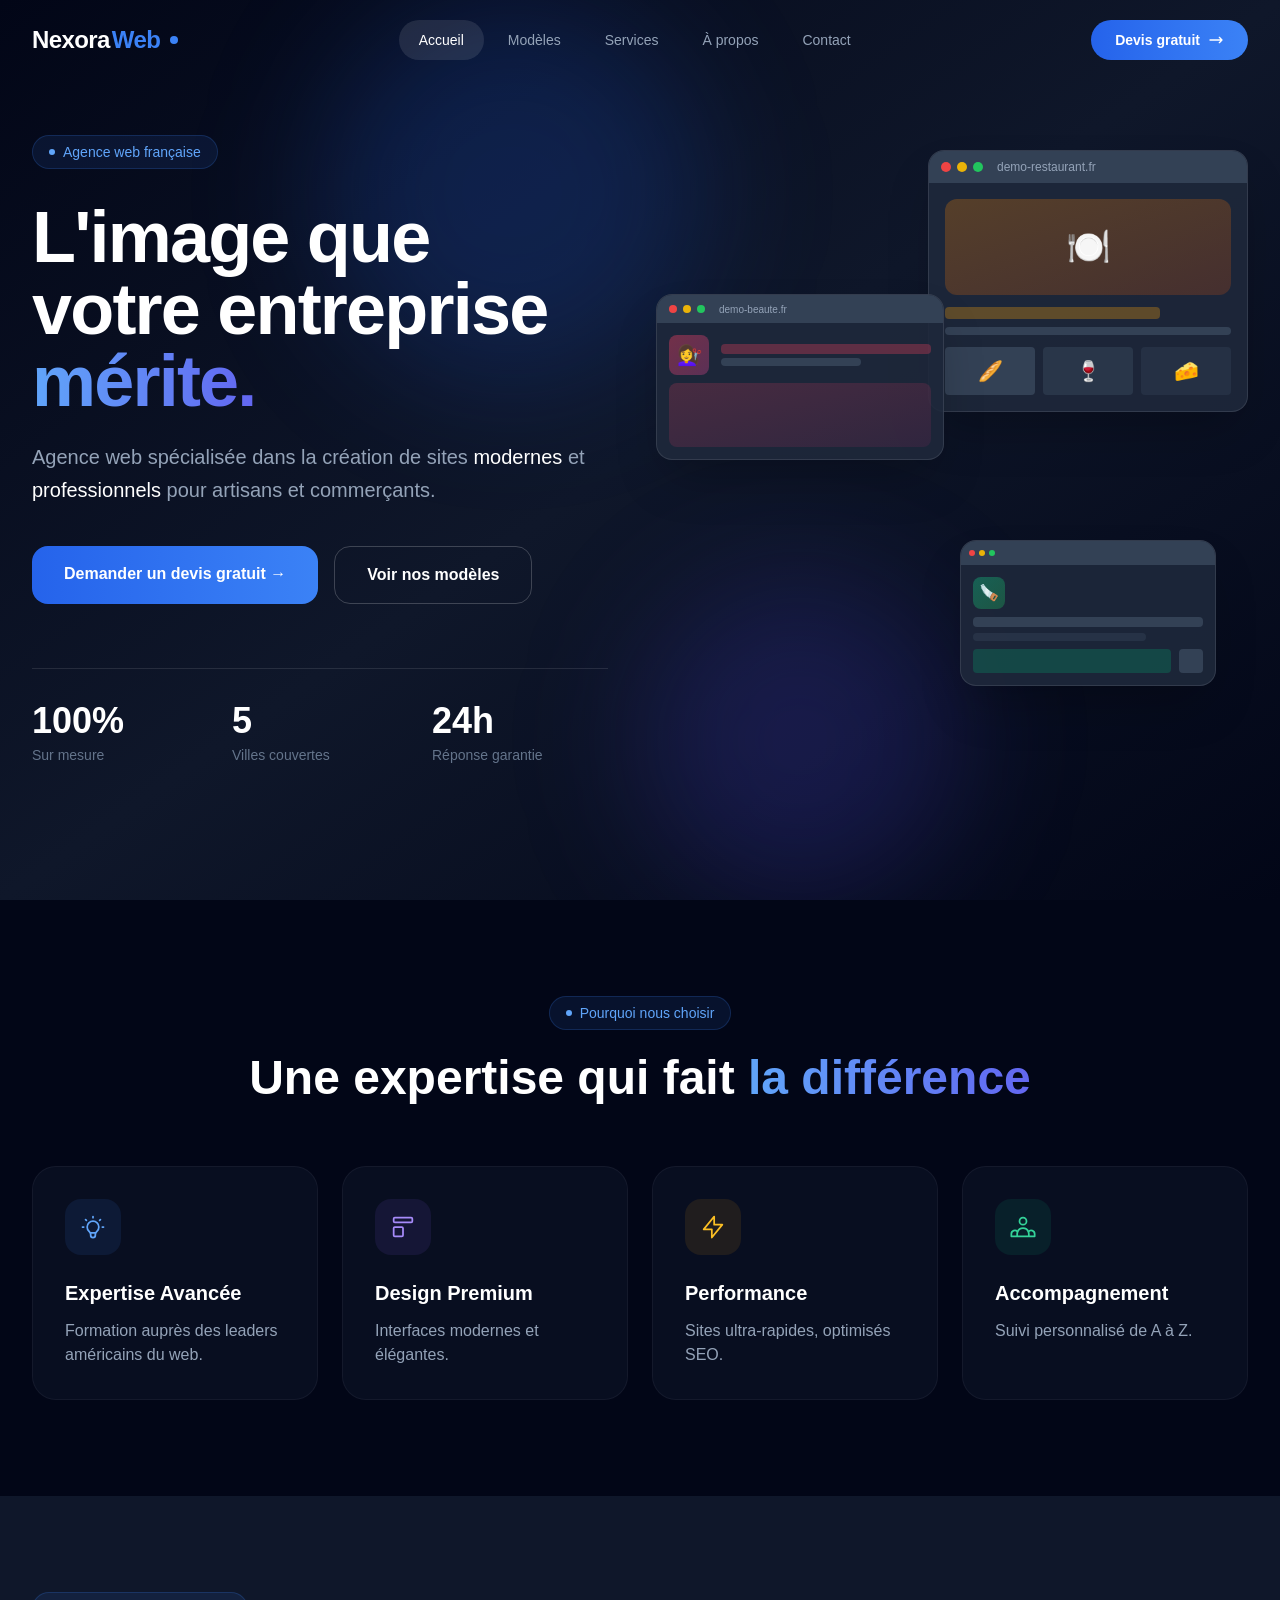
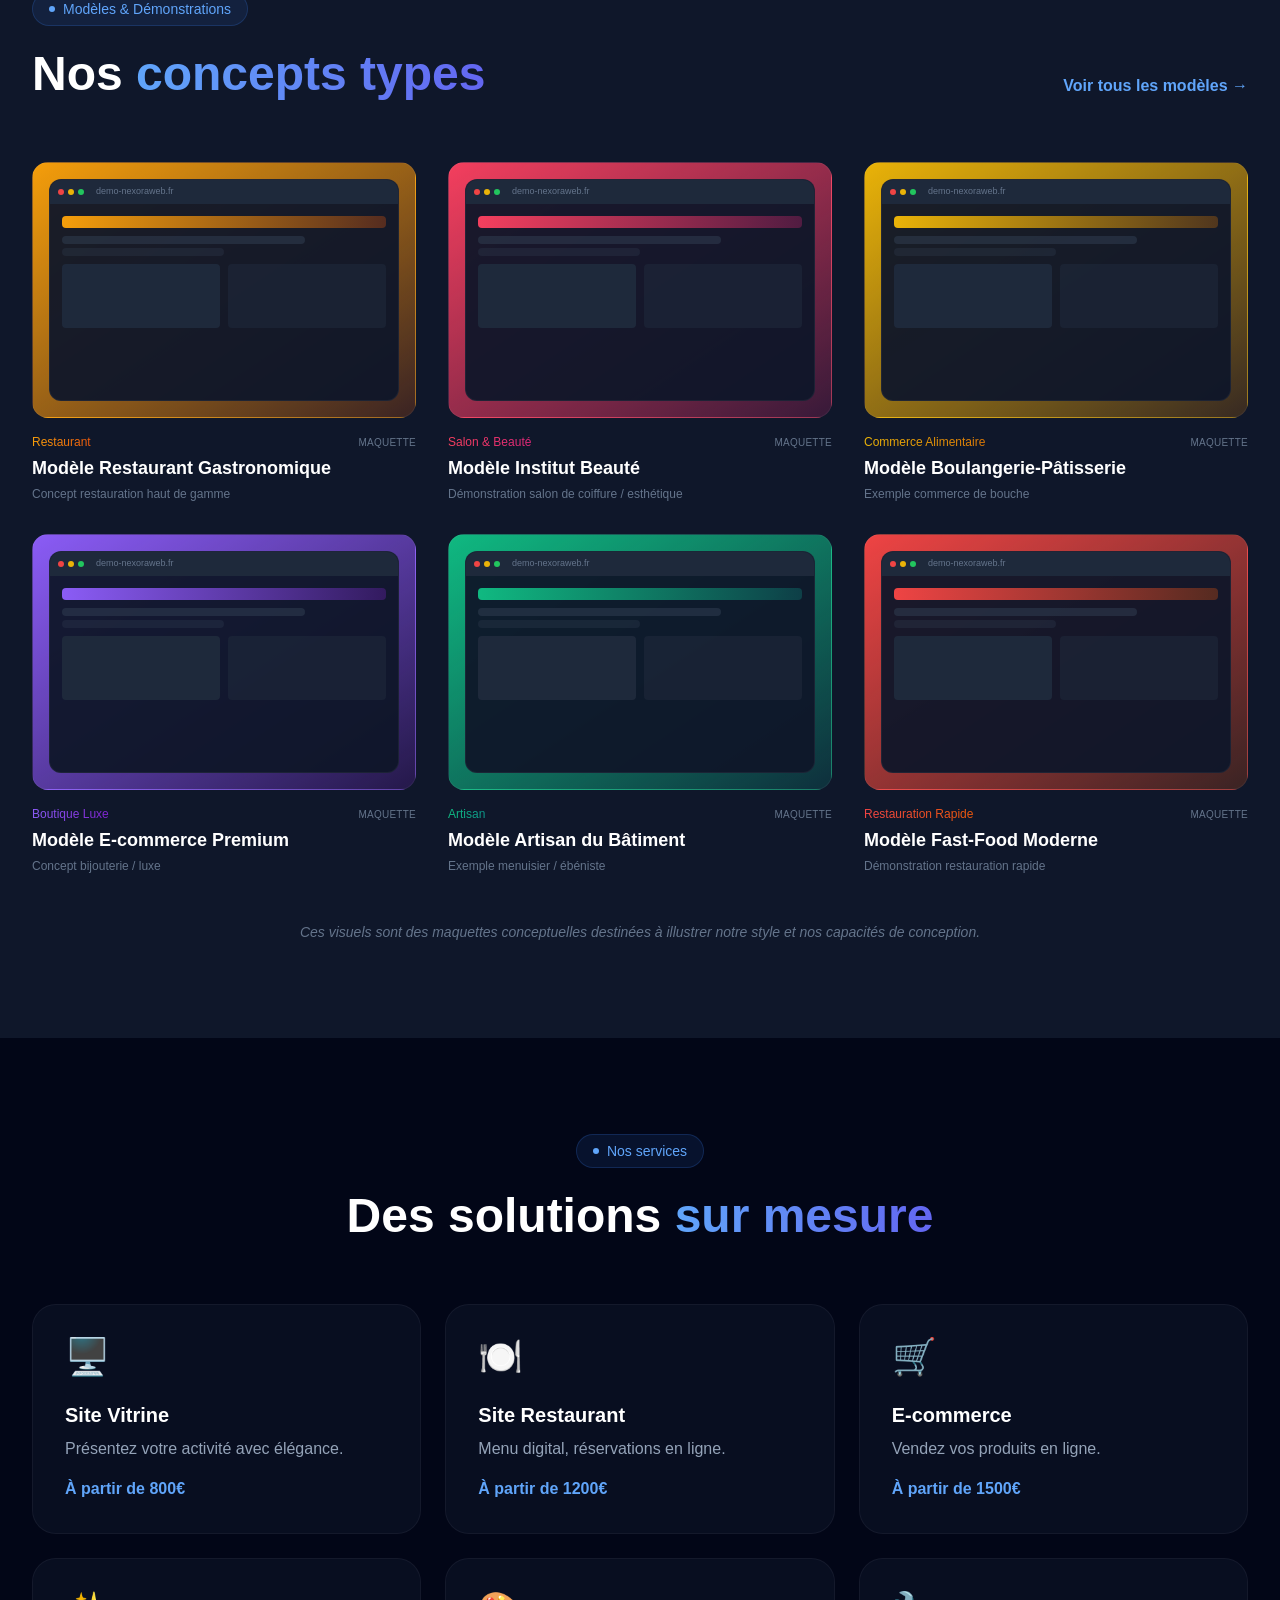
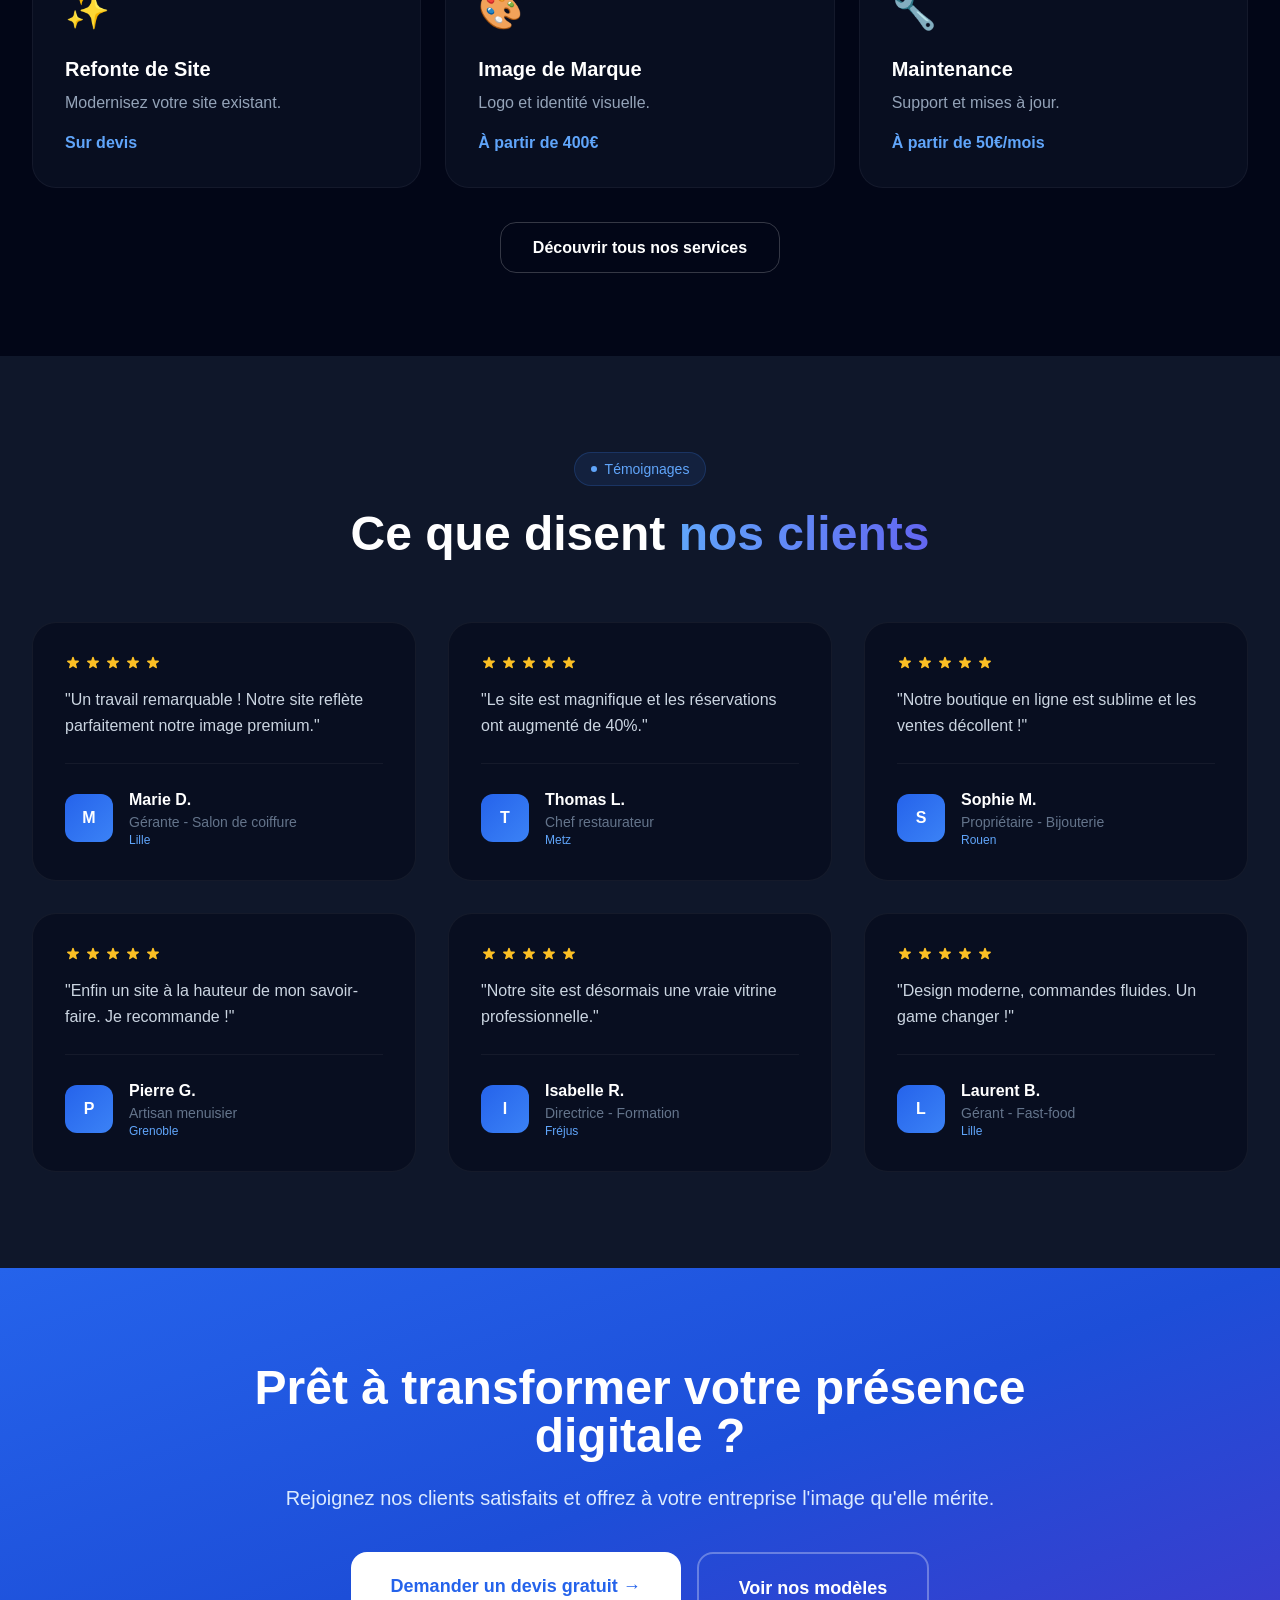
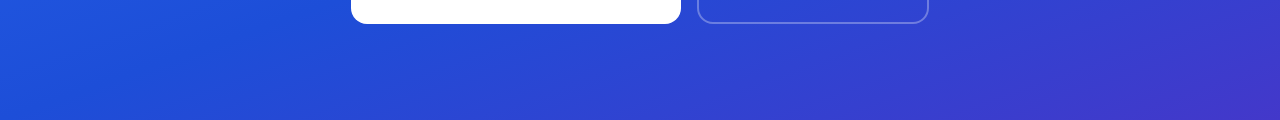
==== index.html @ 643b1c43 "vrai multipage + création de fichiers css pour chaque page" ====
<!doctype html>

<html lang="fr">
  <head>
    <meta http-equiv="Content-Type" content="text/html; charset=UTF-8" />
    <meta name="viewport" content="width=device-width, initial-scale=1.0" />

    <title>NexoraWeb - L'image que votre entreprise mérite</title>

    <meta name="description" content="Agence web spécialisée dans la création de sites modernes pour artisans et commerçants. Présents dans toute la France."/>
    <script src="./NexoraWeb - L&#39;image que votre entreprise mérite_files/saved_resource"></script>
    <link rel="preconnect" href="https://fonts.googleapis.com/" />
    <link rel="preconnect" href="https://fonts.gstatic.com/" crossorigin="" />
    <link href="./NexoraWeb - L&#39;image que votre entreprise mérite_files/css2" rel="stylesheet"/>

    <style>

      * {
        font-family:
          "Inter",
          -apple-system,
          BlinkMacSystemFont,
          sans-serif;
      }
      html {
        scroll-behavior: smooth;
      }
      .gradient-text {
        background: linear-gradient(to right, #60a5fa, #6366f1);
        -webkit-background-clip: text;
        -webkit-text-fill-color: transparent;
        background-clip: text;
      }
      .page {
        display: none;
      }
      .page.active {
        display: block;
      }
      .nav-link.active {
        color: white !important;
        background: rgba(255, 255, 255, 0.1) !important;
      }
      .project-card:hover .project-overlay {
        opacity: 1;
      }
      @keyframes float {
        0%,
        100% {
          transform: translateY(0px) rotate(12deg);
        }
        50% {
          transform: translateY(-10px) rotate(12deg);
        }
      }
      .animate-float {
        animation: float 3s ease-in-out infinite;
      }
      *,
      ::before,
      ::after {
        --tw-border-spacing-x: 0;
        --tw-border-spacing-y: 0;
        --tw-translate-x: 0;
        --tw-translate-y: 0;
        --tw-rotate: 0;
        --tw-skew-x: 0;
        --tw-skew-y: 0;
        --tw-scale-x: 1;
        --tw-scale-y: 1;
        --tw-pan-x: ;
        --tw-pan-y: ;
        --tw-pinch-zoom: ;
        --tw-scroll-snap-strictness: proximity;
        --tw-gradient-from-position: ;
        --tw-gradient-via-position: ;
        --tw-gradient-to-position: ;
        --tw-ordinal: ;
        --tw-slashed-zero: ;
        --tw-numeric-figure: ;
        --tw-numeric-spacing: ;
        --tw-numeric-fraction: ;
        --tw-ring-inset: ;
        --tw-ring-offset-width: 0px;
        --tw-ring-offset-color: #fff;
        --tw-ring-color: rgb(59 130 246 / 0.5);
        --tw-ring-offset-shadow: 0 0 #0000;
        --tw-ring-shadow: 0 0 #0000;
        --tw-shadow: 0 0 #0000;
        --tw-shadow-colored: 0 0 #0000;
        --tw-blur: ;
        --tw-brightness: ;
        --tw-contrast: ;
        --tw-grayscale: ;
        --tw-hue-rotate: ;
        --tw-invert: ;
        --tw-saturate: ;
        --tw-sepia: ;
        --tw-drop-shadow: ;
        --tw-backdrop-blur: ;
        --tw-backdrop-brightness: ;
        --tw-backdrop-contrast: ;
        --tw-backdrop-grayscale: ;
        --tw-backdrop-hue-rotate: ;
        --tw-backdrop-invert: ;
        --tw-backdrop-opacity: ;
        --tw-backdrop-saturate: ;
        --tw-backdrop-sepia: ;
        --tw-contain-size: ;
        --tw-contain-layout: ;
        --tw-contain-paint: ;
        --tw-contain-style: ;
      }
      ::backdrop {
        --tw-border-spacing-x: 0;
        --tw-border-spacing-y: 0;
        --tw-translate-x: 0;
        --tw-translate-y: 0;
        --tw-rotate: 0;
        --tw-skew-x: 0;
        --tw-skew-y: 0;
        --tw-scale-x: 1;
        --tw-scale-y: 1;
        --tw-pan-x: ;
        --tw-pan-y: ;
        --tw-pinch-zoom: ;
        --tw-scroll-snap-strictness: proximity;
        --tw-gradient-from-position: ;
        --tw-gradient-via-position: ;
        --tw-gradient-to-position: ;
        --tw-ordinal: ;
        --tw-slashed-zero: ;
        --tw-numeric-figure: ;
        --tw-numeric-spacing: ;
        --tw-numeric-fraction: ;
        --tw-ring-inset: ;
        --tw-ring-offset-width: 0px;
        --tw-ring-offset-color: #fff;
        --tw-ring-color: rgb(59 130 246 / 0.5);
        --tw-ring-offset-shadow: 0 0 #0000;
        --tw-ring-shadow: 0 0 #0000;
        --tw-shadow: 0 0 #0000;
        --tw-shadow-colored: 0 0 #0000;
        --tw-blur: ;
        --tw-brightness: ;
        --tw-contrast: ;
        --tw-grayscale: ;
        --tw-hue-rotate: ;
        --tw-invert: ;
        --tw-saturate: ;
        --tw-sepia: ;
        --tw-drop-shadow: ;
        --tw-backdrop-blur: ;
        --tw-backdrop-brightness: ;
        --tw-backdrop-contrast: ;
        --tw-backdrop-grayscale: ;
        --tw-backdrop-hue-rotate: ;
        --tw-backdrop-invert: ;
        --tw-backdrop-opacity: ;
        --tw-backdrop-saturate: ;
        --tw-backdrop-sepia: ;
        --tw-contain-size: ;
        --tw-contain-layout: ;
        --tw-contain-paint: ;
        --tw-contain-style: ;
      } /* ! tailwindcss v3.4.17 | MIT License | https://tailwindcss.com */
      *,
      ::after,
      ::before {
        box-sizing: border-box;
        border-width: 0;
        border-style: solid;
        border-color: #e5e7eb;
      }
      ::after,
      ::before {
        --tw-content: "";
      }
      :host,
      html {
        line-height: 1.5;
        -webkit-text-size-adjust: 100%;
        -moz-tab-size: 4;
        tab-size: 4;
        font-family:
          ui-sans-serif, system-ui, sans-serif, "Apple Color Emoji",
          "Segoe UI Emoji", "Segoe UI Symbol", "Noto Color Emoji";
        font-feature-settings: normal;
        font-variation-settings: normal;
        -webkit-tap-highlight-color: transparent;
      }
      body {
        margin: 0;
        line-height: inherit;
      }
      hr {
        height: 0;
        color: inherit;
        border-top-width: 1px;
      }
      abbr:where([title]) {
        -webkit-text-decoration: underline dotted;
        text-decoration: underline dotted;
      }
      h1,
      h2,
      h3,
      h4,
      h5,
      h6 {
        font-size: inherit;
        font-weight: inherit;
      }
      a {
        color: inherit;
        text-decoration: inherit;
      }
      b,
      strong {
        font-weight: bolder;
      }
      code,
      kbd,
      pre,
      samp {
        font-family:
          ui-monospace, SFMono-Regular, Menlo, Monaco, Consolas,
          "Liberation Mono", "Courier New", monospace;
        font-feature-settings: normal;
        font-variation-settings: normal;
        font-size: 1em;
      }
      small {
        font-size: 80%;
      }
      sub,
      sup {
        font-size: 75%;
        line-height: 0;
        position: relative;
        vertical-align: baseline;
      }
      sub {
        bottom: -0.25em;
      }
      sup {
        top: -0.5em;
      }
      table {
        text-indent: 0;
        border-color: inherit;
        border-collapse: collapse;
      }
      button,
      input,
      optgroup,
      select,
      textarea {
        font-family: inherit;
        font-feature-settings: inherit;
        font-variation-settings: inherit;
        font-size: 100%;
        font-weight: inherit;
        line-height: inherit;
        letter-spacing: inherit;
        color: inherit;
        margin: 0;
        padding: 0;
      }
      button,
      select {
        text-transform: none;
      }
      button,
      input:where([type="button"]),
      input:where([type="reset"]),
      input:where([type="submit"]) {
        -webkit-appearance: button;
        background-color: transparent;
        background-image: none;
      }
      :-moz-focusring {
        outline: auto;
      }
      :-moz-ui-invalid {
        box-shadow: none;
      }
      progress {
        vertical-align: baseline;
      }
      ::-webkit-inner-spin-button,
      ::-webkit-outer-spin-button {
        height: auto;
      }
      [type="search"] {
        -webkit-appearance: textfield;
        outline-offset: -2px;
      }
      ::-webkit-search-decoration {
        -webkit-appearance: none;
      }
      ::-webkit-file-upload-button {
        -webkit-appearance: button;
        font: inherit;
      }
      summary {
        display: list-item;
      }
      blockquote,
      dd,
      dl,
      figure,
      h1,
      h2,
      h3,
      h4,
      h5,
      h6,
      hr,
      p,
      pre {
        margin: 0;
      }
      fieldset {
        margin: 0;
        padding: 0;
      }
      legend {
        padding: 0;
      }
      menu,
      ol,
      ul {
        list-style: none;
        margin: 0;
        padding: 0;
      }
      dialog {
        padding: 0;
      }
      textarea {
        resize: vertical;
      }
      input::placeholder,
      textarea::placeholder {
        opacity: 1;
        color: #9ca3af;
      }
      [role="button"],
      button {
        cursor: pointer;
      }
      :disabled {
        cursor: default;
      }
      audio,
      canvas,
      embed,
      iframe,
      img,
      object,
      svg,
      video {
        display: block;
        vertical-align: middle;
      }
      img,
      video {
        max-width: 100%;
        height: auto;
      }
      [hidden]:where(:not([hidden="until-found"])) {
        display: none;
      }
      .fixed {
        position: fixed;
      }
      .absolute {
        position: absolute;
      }
      .relative {
        position: relative;
      }
      .inset-0 {
        inset: 0px;
      }
      .inset-4 {
        inset: 1rem;
      }
      .-left-4 {
        left: -1rem;
      }
      .bottom-0 {
        bottom: 0px;
      }
      .bottom-16 {
        bottom: 4rem;
      }
      .left-0 {
        left: 0px;
      }
      .left-1\/4 {
        left: 25%;
      }
      .left-12 {
        left: 3rem;
      }
      .right-0 {
        right: 0px;
      }
      .right-1\/4 {
        right: 25%;
      }
      .right-8 {
        right: 2rem;
      }
      .top-0 {
        top: 0px;
      }
      .top-28 {
        top: 7rem;
      }
      .top-36 {
        top: 9rem;
      }
      .z-10 {
        z-index: 10;
      }
      .z-50 {
        z-index: 50;
      }
      .mx-auto {
        margin-left: auto;
        margin-right: auto;
      }
      .mb-1 {
        margin-bottom: 0.25rem;
      }
      .mb-1\.5 {
        margin-bottom: 0.375rem;
      }
      .mb-10 {
        margin-bottom: 2.5rem;
      }
      .mb-12 {
        margin-bottom: 3rem;
      }
      .mb-16 {
        margin-bottom: 4rem;
      }
      .mb-2 {
        margin-bottom: 0.5rem;
      }
      .mb-3 {
        margin-bottom: 0.75rem;
      }
      .mb-4 {
        margin-bottom: 1rem;
      }
      .mb-6 {
        margin-bottom: 1.5rem;
      }
      .mb-8 {
        margin-bottom: 2rem;
      }
      .ml-2 {
        margin-left: 0.5rem;
      }
      .mt-1 {
        margin-top: 0.25rem;
      }
      .mt-12 {
        margin-top: 3rem;
      }
      .mt-16 {
        margin-top: 4rem;
      }
      .mt-2 {
        margin-top: 0.5rem;
      }
      .mt-3 {
        margin-top: 0.75rem;
      }
      .mt-4 {
        margin-top: 1rem;
      }
      .block {
        display: block;
      }
      .flex {
        display: flex;
      }
      .inline-flex {
        display: inline-flex;
      }
      .grid {
        display: grid;
      }
      .hidden {
        display: none;
      }
      .h-0\.5 {
        height: 0.125rem;
      }
      .h-1\.5 {
        height: 0.375rem;
      }
      .h-10 {
        height: 2.5rem;
      }
      .h-12 {
        height: 3rem;
      }
      .h-14 {
        height: 3.5rem;
      }
      .h-16 {
        height: 4rem;
      }
      .h-2 {
        height: 0.5rem;
      }
      .h-2\.5 {
        height: 0.625rem;
      }
      .h-20 {
        height: 5rem;
      }
      .h-24 {
        height: 6rem;
      }
      .h-3 {
        height: 0.75rem;
      }
      .h-4 {
        height: 1rem;
      }
      .h-6 {
        height: 1.5rem;
      }
      .h-7 {
        height: 1.75rem;
      }
      .h-8 {
        height: 2rem;
      }
      .h-80 {
        height: 20rem;
      }
      .h-96 {
        height: 24rem;
      }
      .h-\[600px\] {
        height: 600px;
      }
      .h-64 {
        height: 16rem;
      }
      .max-h-0 {
        max-height: 0px;
      }
      .min-h-screen {
        min-height: 100vh;
      }
      .w-1\.5 {
        width: 0.375rem;
      }
      .w-10 {
        width: 2.5rem;
      }
      .w-12 {
        width: 3rem;
      }
      .w-14 {
        width: 3.5rem;
      }
      .w-16 {
        width: 4rem;
      }
      .w-2 {
        width: 0.5rem;
      }
      .w-2\.5 {
        width: 0.625rem;
      }
      .w-2\/3 {
        width: 66.666667%;
      }
      .w-20 {
        width: 5rem;
      }
      .w-3\/4 {
        width: 75%;
      }
      .w-4 {
        width: 1rem;
      }
      .w-6 {
        width: 1.5rem;
      }
      .w-64 {
        width: 16rem;
      }
      .w-7 {
        width: 1.75rem;
      }
      .w-72 {
        width: 18rem;
      }
      .w-8 {
        width: 2rem;
      }
      .w-80 {
        width: 20rem;
      }
      .w-96 {
        width: 24rem;
      }
      .w-full {
        width: 100%;
      }
      .w-1\/2 {
        width: 50%;
      }
      .max-w-2xl {
        max-width: 42rem;
      }
      .max-w-4xl {
        max-width: 56rem;
      }
      .max-w-7xl {
        max-width: 80rem;
      }
      .max-w-xl {
        max-width: 36rem;
      }
      .flex-1 {
        flex: 1 1 0%;
      }
      .shrink-0 {
        flex-shrink: 0;
      }
      @keyframes pulse {
        50% {
          opacity: 0.5;
        }
      }
      .animate-pulse {
        animation: pulse 2s cubic-bezier(0.4, 0, 0.6, 1) infinite;
      }
      .cursor-pointer {
        cursor: pointer;
      }
      .resize-none {
        resize: none;
      }
      .grid-cols-3 {
        grid-template-columns: repeat(3, minmax(0, 1fr));
      }
      .grid-cols-2 {
        grid-template-columns: repeat(2, minmax(0, 1fr));
      }
      .flex-col {
        flex-direction: column;
      }
      .flex-wrap {
        flex-wrap: wrap;
      }
      .items-start {
        align-items: flex-start;
      }
      .items-center {
        align-items: center;
      }
      .justify-end {
        justify-content: flex-end;
      }
      .justify-center {
        justify-content: center;
      }
      .justify-between {
        justify-content: space-between;
      }
      .gap-0\.5 {
        gap: 0.125rem;
      }
      .gap-1 {
        gap: 0.25rem;
      }
      .gap-1\.5 {
        gap: 0.375rem;
      }
      .gap-12 {
        gap: 3rem;
      }
      .gap-16 {
        gap: 4rem;
      }
      .gap-2 {
        gap: 0.5rem;
      }
      .gap-3 {
        gap: 0.75rem;
      }
      .gap-4 {
        gap: 1rem;
      }
      .gap-6 {
        gap: 1.5rem;
      }
      .gap-8 {
        gap: 2rem;
      }
      .space-y-24 > :not([hidden]) ~ :not([hidden]) {
        --tw-space-y-reverse: 0;
        margin-top: calc(6rem * calc(1 - var(--tw-space-y-reverse)));
        margin-bottom: calc(6rem * var(--tw-space-y-reverse));
      }
      .space-y-3 > :not([hidden]) ~ :not([hidden]) {
        --tw-space-y-reverse: 0;
        margin-top: calc(0.75rem * calc(1 - var(--tw-space-y-reverse)));
        margin-bottom: calc(0.75rem * var(--tw-space-y-reverse));
      }
      .space-y-4 > :not([hidden]) ~ :not([hidden]) {
        --tw-space-y-reverse: 0;
        margin-top: calc(1rem * calc(1 - var(--tw-space-y-reverse)));
        margin-bottom: calc(1rem * var(--tw-space-y-reverse));
      }
      .space-y-6 > :not([hidden]) ~ :not([hidden]) {
        --tw-space-y-reverse: 0;
        margin-top: calc(1.5rem * calc(1 - var(--tw-space-y-reverse)));
        margin-bottom: calc(1.5rem * var(--tw-space-y-reverse));
      }
      .space-y-8 > :not([hidden]) ~ :not([hidden]) {
        --tw-space-y-reverse: 0;
        margin-top: calc(2rem * calc(1 - var(--tw-space-y-reverse)));
        margin-bottom: calc(2rem * var(--tw-space-y-reverse));
      }
      .overflow-hidden {
        overflow: hidden;
      }
      .overflow-x-hidden {
        overflow-x: hidden;
      }
      .rounded {
        border-radius: 0.25rem;
      }
      .rounded-2xl {
        border-radius: 1rem;
      }
      .rounded-3xl {
        border-radius: 1.5rem;
      }
      .rounded-full {
        border-radius: 9999px;
      }
      .rounded-lg {
        border-radius: 0.5rem;
      }
      .rounded-xl {
        border-radius: 0.75rem;
      }
      .border {
        border-width: 1px;
      }
      .border-2 {
        border-width: 2px;
      }
      .border-t {
        border-top-width: 1px;
      }
      .border-blue-500\/20 {
        border-color: rgb(59 130 246 / 0.2);
      }
      .border-blue-500\/30 {
        border-color: rgb(59 130 246 / 0.3);
      }
      .border-white\/10 {
        border-color: rgb(255 255 255 / 0.1);
      }
      .border-white\/20 {
        border-color: rgb(255 255 255 / 0.2);
      }
      .border-white\/30 {
        border-color: rgb(255 255 255 / 0.3);
      }
      .border-white\/5 {
        border-color: rgb(255 255 255 / 0.05);
      }
      .bg-amber-500\/10 {
        background-color: rgb(245 158 11 / 0.1);
      }
      .bg-amber-500\/30 {
        background-color: rgb(245 158 11 / 0.3);
      }
      .bg-blue-400 {
        --tw-bg-opacity: 1;
        background-color: rgb(96 165 250 / var(--tw-bg-opacity, 1));
      }
      .bg-blue-500 {
        --tw-bg-opacity: 1;
        background-color: rgb(59 130 246 / var(--tw-bg-opacity, 1));
      }
      .bg-blue-500\/10 {
        background-color: rgb(59 130 246 / 0.1);
      }
      .bg-blue-500\/20 {
        background-color: rgb(59 130 246 / 0.2);
      }
      .bg-blue-600\/20 {
        background-color: rgb(37 99 235 / 0.2);
      }
      .bg-emerald-500\/10 {
        background-color: rgb(16 185 129 / 0.1);
      }
      .bg-emerald-500\/20 {
        background-color: rgb(16 185 129 / 0.2);
      }
      .bg-emerald-600\/30 {
        background-color: rgb(5 150 105 / 0.3);
      }
      .bg-green-500 {
        --tw-bg-opacity: 1;
        background-color: rgb(34 197 94 / var(--tw-bg-opacity, 1));
      }
      .bg-indigo-600\/20 {
        background-color: rgb(79 70 229 / 0.2);
      }
      .bg-red-500 {
        --tw-bg-opacity: 1;
        background-color: rgb(239 68 68 / var(--tw-bg-opacity, 1));
      }
      .bg-rose-500\/30 {
        background-color: rgb(244 63 94 / 0.3);
      }
      .bg-slate-700 {
        --tw-bg-opacity: 1;
        background-color: rgb(51 65 85 / var(--tw-bg-opacity, 1));
      }
      .bg-slate-700\/40 {
        background-color: rgb(51 65 85 / 0.4);
      }
      .bg-slate-700\/50 {
        background-color: rgb(51 65 85 / 0.5);
      }
      .bg-slate-700\/60 {
        background-color: rgb(51 65 85 / 0.6);
      }
      .bg-slate-800 {
        --tw-bg-opacity: 1;
        background-color: rgb(30 41 59 / var(--tw-bg-opacity, 1));
      }
      .bg-slate-800\/90 {
        background-color: rgb(30 41 59 / 0.9);
      }
      .bg-slate-900 {
        --tw-bg-opacity: 1;
        background-color: rgb(15 23 42 / var(--tw-bg-opacity, 1));
      }
      .bg-slate-900\/50 {
        background-color: rgb(15 23 42 / 0.5);
      }
      .bg-slate-950 {
        --tw-bg-opacity: 1;
        background-color: rgb(2 6 23 / var(--tw-bg-opacity, 1));
      }
      .bg-slate-950\/30 {
        background-color: rgb(2 6 23 / 0.3);
      }
      .bg-slate-950\/50 {
        background-color: rgb(2 6 23 / 0.5);
      }
      .bg-transparent {
        background-color: transparent;
      }
      .bg-violet-500\/10 {
        background-color: rgb(139 92 246 / 0.1);
      }
      .bg-white {
        --tw-bg-opacity: 1;
        background-color: rgb(255 255 255 / var(--tw-bg-opacity, 1));
      }
      .bg-yellow-500 {
        --tw-bg-opacity: 1;
        background-color: rgb(234 179 8 / var(--tw-bg-opacity, 1));
      }
      .bg-slate-700\/30 {
        background-color: rgb(51 65 85 / 0.3);
      }
      .bg-slate-800\/60 {
        background-color: rgb(30 41 59 / 0.6);
      }
      .bg-slate-900\/95 {
        background-color: rgb(15 23 42 / 0.95);
      }
      .bg-white\/10 {
        background-color: rgb(255 255 255 / 0.1);
      }
      .bg-gradient-to-b {
        background-image: linear-gradient(to bottom, var(--tw-gradient-stops));
      }
      .bg-gradient-to-br {
        background-image: linear-gradient(
          to bottom right,
          var(--tw-gradient-stops)
        );
      }
      .bg-gradient-to-r {
        background-image: linear-gradient(to right, var(--tw-gradient-stops));
      }
      .bg-gradient-to-t {
        background-image: linear-gradient(to top, var(--tw-gradient-stops));
      }
      .from-amber-600\/30 {
        --tw-gradient-from: rgb(217 119 6 / 0.3)
          var(--tw-gradient-from-position);
        --tw-gradient-to: rgb(217 119 6 / 0) var(--tw-gradient-to-position);
        --tw-gradient-stops: var(--tw-gradient-from), var(--tw-gradient-to);
      }
      .from-blue-600 {
        --tw-gradient-from: #2563eb var(--tw-gradient-from-position);
        --tw-gradient-to: rgb(37 99 235 / 0) var(--tw-gradient-to-position);
        --tw-gradient-stops: var(--tw-gradient-from), var(--tw-gradient-to);
      }
      .from-emerald-500\/40 {
        --tw-gradient-from: rgb(16 185 129 / 0.4)
          var(--tw-gradient-from-position);
        --tw-gradient-to: rgb(16 185 129 / 0) var(--tw-gradient-to-position);
        --tw-gradient-stops: var(--tw-gradient-from), var(--tw-gradient-to);
      }
      .from-rose-500\/20 {
        --tw-gradient-from: rgb(244 63 94 / 0.2)
          var(--tw-gradient-from-position);
        --tw-gradient-to: rgb(244 63 94 / 0) var(--tw-gradient-to-position);
        --tw-gradient-stops: var(--tw-gradient-from), var(--tw-gradient-to);
      }
      .from-rose-500\/40 {
        --tw-gradient-from: rgb(244 63 94 / 0.4)
          var(--tw-gradient-from-position);
        --tw-gradient-to: rgb(244 63 94 / 0) var(--tw-gradient-to-position);
        --tw-gradient-stops: var(--tw-gradient-from), var(--tw-gradient-to);
      }
      .from-slate-950 {
        --tw-gradient-from: #020617 var(--tw-gradient-from-position);
        --tw-gradient-to: rgb(2 6 23 / 0) var(--tw-gradient-to-position);
        --tw-gradient-stops: var(--tw-gradient-from), var(--tw-gradient-to);
      }
      .from-amber-500 {
        --tw-gradient-from: #f59e0b var(--tw-gradient-from-position);
        --tw-gradient-to: rgb(245 158 11 / 0) var(--tw-gradient-to-position);
        --tw-gradient-stops: var(--tw-gradient-from), var(--tw-gradient-to);
      }
      .from-blue-500 {
        --tw-gradient-from: #3b82f6 var(--tw-gradient-from-position);
        --tw-gradient-to: rgb(59 130 246 / 0) var(--tw-gradient-to-position);
        --tw-gradient-stops: var(--tw-gradient-from), var(--tw-gradient-to);
      }
      .from-cyan-500 {
        --tw-gradient-from: #06b6d4 var(--tw-gradient-from-position);
        --tw-gradient-to: rgb(6 182 212 / 0) var(--tw-gradient-to-position);
        --tw-gradient-stops: var(--tw-gradient-from), var(--tw-gradient-to);
      }
      .from-emerald-500 {
        --tw-gradient-from: #10b981 var(--tw-gradient-from-position);
        --tw-gradient-to: rgb(16 185 129 / 0) var(--tw-gradient-to-position);
        --tw-gradient-stops: var(--tw-gradient-from), var(--tw-gradient-to);
      }
      .from-indigo-500 {
        --tw-gradient-from: #6366f1 var(--tw-gradient-from-position);
        --tw-gradient-to: rgb(99 102 241 / 0) var(--tw-gradient-to-position);
        --tw-gradient-stops: var(--tw-gradient-from), var(--tw-gradient-to);
      }
      .from-orange-500 {
        --tw-gradient-from: #f97316 var(--tw-gradient-from-position);
        --tw-gradient-to: rgb(249 115 22 / 0) var(--tw-gradient-to-position);
        --tw-gradient-stops: var(--tw-gradient-from), var(--tw-gradient-to);
      }
      .from-pink-500 {
        --tw-gradient-from: #ec4899 var(--tw-gradient-from-position);
        --tw-gradient-to: rgb(236 72 153 / 0) var(--tw-gradient-to-position);
        --tw-gradient-stops: var(--tw-gradient-from), var(--tw-gradient-to);
      }
      .from-red-500 {
        --tw-gradient-from: #ef4444 var(--tw-gradient-from-position);
        --tw-gradient-to: rgb(239 68 68 / 0) var(--tw-gradient-to-position);
        --tw-gradient-stops: var(--tw-gradient-from), var(--tw-gradient-to);
      }
      .from-rose-500 {
        --tw-gradient-from: #f43f5e var(--tw-gradient-from-position);
        --tw-gradient-to: rgb(244 63 94 / 0) var(--tw-gradient-to-position);
        --tw-gradient-stops: var(--tw-gradient-from), var(--tw-gradient-to);
      }
      .from-teal-400 {
        --tw-gradient-from: #2dd4bf var(--tw-gradient-from-position);
        --tw-gradient-to: rgb(45 212 191 / 0) var(--tw-gradient-to-position);
        --tw-gradient-stops: var(--tw-gradient-from), var(--tw-gradient-to);
      }
      .from-violet-500 {
        --tw-gradient-from: #8b5cf6 var(--tw-gradient-from-position);
        --tw-gradient-to: rgb(139 92 246 / 0) var(--tw-gradient-to-position);
        --tw-gradient-stops: var(--tw-gradient-from), var(--tw-gradient-to);
      }
      .from-yellow-500 {
        --tw-gradient-from: #eab308 var(--tw-gradient-from-position);
        --tw-gradient-to: rgb(234 179 8 / 0) var(--tw-gradient-to-position);
        --tw-gradient-stops: var(--tw-gradient-from), var(--tw-gradient-to);
      }
      .via-blue-700 {
        --tw-gradient-to: rgb(29 78 216 / 0) var(--tw-gradient-to-position);
        --tw-gradient-stops:
          var(--tw-gradient-from), #1d4ed8 var(--tw-gradient-via-position),
          var(--tw-gradient-to);
      }
      .via-slate-900 {
        --tw-gradient-to: rgb(15 23 42 / 0) var(--tw-gradient-to-position);
        --tw-gradient-stops:
          var(--tw-gradient-from), #0f172a var(--tw-gradient-via-position),
          var(--tw-gradient-to);
      }
      .via-slate-950\/80 {
        --tw-gradient-to: rgb(2 6 23 / 0) var(--tw-gradient-to-position);
        --tw-gradient-stops:
          var(--tw-gradient-from),
          rgb(2 6 23 / 0.8) var(--tw-gradient-via-position),
          var(--tw-gradient-to);
      }
      .to-blue-500 {
        --tw-gradient-to: #3b82f6 var(--tw-gradient-to-position);
      }
      .to-green-500\/30 {
        --tw-gradient-to: rgb(34 197 94 / 0.3) var(--tw-gradient-to-position);
      }
      .to-indigo-700 {
        --tw-gradient-to: #4338ca var(--tw-gradient-to-position);
      }
      .to-orange-600\/20 {
        --tw-gradient-to: rgb(234 88 12 / 0.2) var(--tw-gradient-to-position);
      }
      .to-pink-500\/30 {
        --tw-gradient-to: rgb(236 72 153 / 0.3) var(--tw-gradient-to-position);
      }
      .to-pink-600\/10 {
        --tw-gradient-to: rgb(219 39 119 / 0.1) var(--tw-gradient-to-position);
      }
      .to-slate-900 {
        --tw-gradient-to: #0f172a var(--tw-gradient-to-position);
      }
      .to-slate-950 {
        --tw-gradient-to: #020617 var(--tw-gradient-to-position);
      }
      .to-amber-600 {
        --tw-gradient-to: #d97706 var(--tw-gradient-to-position);
      }
      .to-amber-600\/20 {
        --tw-gradient-to: rgb(217 119 6 / 0.2) var(--tw-gradient-to-position);
      }
      .to-amber-600\/30 {
        --tw-gradient-to: rgb(217 119 6 / 0.3) var(--tw-gradient-to-position);
      }
      .to-blue-600 {
        --tw-gradient-to: #2563eb var(--tw-gradient-to-position);
      }
      .to-blue-600\/10 {
        --tw-gradient-to: rgb(37 99 235 / 0.1) var(--tw-gradient-to-position);
      }
      .to-blue-700 {
        --tw-gradient-to: #1d4ed8 var(--tw-gradient-to-position);
      }
      .to-blue-700\/20 {
        --tw-gradient-to: rgb(29 78 216 / 0.2) var(--tw-gradient-to-position);
      }
      .to-blue-700\/30 {
        --tw-gradient-to: rgb(29 78 216 / 0.3) var(--tw-gradient-to-position);
      }
      .to-cyan-600 {
        --tw-gradient-to: #0891b2 var(--tw-gradient-to-position);
      }
      .to-cyan-600\/20 {
        --tw-gradient-to: rgb(8 145 178 / 0.2) var(--tw-gradient-to-position);
      }
      .to-cyan-600\/30 {
        --tw-gradient-to: rgb(8 145 178 / 0.3) var(--tw-gradient-to-position);
      }
      .to-indigo-600 {
        --tw-gradient-to: #4f46e5 var(--tw-gradient-to-position);
      }
      .to-indigo-600\/10 {
        --tw-gradient-to: rgb(79 70 229 / 0.1) var(--tw-gradient-to-position);
      }
      .to-orange-600 {
        --tw-gradient-to: #ea580c var(--tw-gradient-to-position);
      }
      .to-orange-600\/10 {
        --tw-gradient-to: rgb(234 88 12 / 0.1) var(--tw-gradient-to-position);
      }
      .to-orange-600\/30 {
        --tw-gradient-to: rgb(234 88 12 / 0.3) var(--tw-gradient-to-position);
      }
      .to-pink-600 {
        --tw-gradient-to: #db2777 var(--tw-gradient-to-position);
      }
      .to-pink-600\/20 {
        --tw-gradient-to: rgb(219 39 119 / 0.2) var(--tw-gradient-to-position);
      }
      .to-pink-600\/30 {
        --tw-gradient-to: rgb(219 39 119 / 0.3) var(--tw-gradient-to-position);
      }
      .to-purple-600 {
        --tw-gradient-to: #9333ea var(--tw-gradient-to-position);
      }
      .to-purple-600\/10 {
        --tw-gradient-to: rgb(147 51 234 / 0.1) var(--tw-gradient-to-position);
      }
      .to-purple-700 {
        --tw-gradient-to: #7e22ce var(--tw-gradient-to-position);
      }
      .to-purple-700\/20 {
        --tw-gradient-to: rgb(126 34 206 / 0.2) var(--tw-gradient-to-position);
      }
      .to-purple-700\/30 {
        --tw-gradient-to: rgb(126 34 206 / 0.3) var(--tw-gradient-to-position);
      }
      .to-red-600 {
        --tw-gradient-to: #dc2626 var(--tw-gradient-to-position);
      }
      .to-red-600\/20 {
        --tw-gradient-to: rgb(220 38 38 / 0.2) var(--tw-gradient-to-position);
      }
      .to-red-600\/30 {
        --tw-gradient-to: rgb(220 38 38 / 0.3) var(--tw-gradient-to-position);
      }
      .to-rose-600 {
        --tw-gradient-to: #e11d48 var(--tw-gradient-to-position);
      }
      .to-rose-600\/10 {
        --tw-gradient-to: rgb(225 29 72 / 0.1) var(--tw-gradient-to-position);
      }
      .to-teal-600 {
        --tw-gradient-to: #0d9488 var(--tw-gradient-to-position);
      }
      .to-teal-600\/10 {
        --tw-gradient-to: rgb(13 148 136 / 0.1) var(--tw-gradient-to-position);
      }
      .to-teal-600\/20 {
        --tw-gradient-to: rgb(13 148 136 / 0.2) var(--tw-gradient-to-position);
      }
      .to-teal-600\/30 {
        --tw-gradient-to: rgb(13 148 136 / 0.3) var(--tw-gradient-to-position);
      }
      .to-transparent {
        --tw-gradient-to: transparent var(--tw-gradient-to-position);
      }
      .bg-clip-text {
        -webkit-background-clip: text;
        background-clip: text;
      }
      .p-10 {
        padding: 2.5rem;
      }
      .p-3 {
        padding: 0.75rem;
      }
      .p-4 {
        padding: 1rem;
      }
      .p-5 {
        padding: 1.25rem;
      }
      .p-6 {
        padding: 1.5rem;
      }
      .p-8 {
        padding: 2rem;
      }
      .px-10 {
        padding-left: 2.5rem;
        padding-right: 2.5rem;
      }
      .px-2 {
        padding-left: 0.5rem;
        padding-right: 0.5rem;
      }
      .px-3 {
        padding-left: 0.75rem;
        padding-right: 0.75rem;
      }
      .px-4 {
        padding-left: 1rem;
        padding-right: 1rem;
      }
      .px-5 {
        padding-left: 1.25rem;
        padding-right: 1.25rem;
      }
      .px-6 {
        padding-left: 1.5rem;
        padding-right: 1.5rem;
      }
      .px-8 {
        padding-left: 2rem;
        padding-right: 2rem;
      }
      .py-1\.5 {
        padding-top: 0.375rem;
        padding-bottom: 0.375rem;
      }
      .py-16 {
        padding-top: 4rem;
        padding-bottom: 4rem;
      }
      .py-2\.5 {
        padding-top: 0.625rem;
        padding-bottom: 0.625rem;
      }
      .py-24 {
        padding-top: 6rem;
        padding-bottom: 6rem;
      }
      .py-3 {
        padding-top: 0.75rem;
        padding-bottom: 0.75rem;
      }
      .py-32 {
        padding-top: 8rem;
        padding-bottom: 8rem;
      }
      .py-4 {
        padding-top: 1rem;
        padding-bottom: 1rem;
      }
      .py-5 {
        padding-top: 1.25rem;
        padding-bottom: 1.25rem;
      }
      .py-0\.5 {
        padding-top: 0.125rem;
        padding-bottom: 0.125rem;
      }
      .py-2 {
        padding-top: 0.5rem;
        padding-bottom: 0.5rem;
      }
      .pb-16 {
        padding-bottom: 4rem;
      }
      .pb-6 {
        padding-bottom: 1.5rem;
      }
      .pt-32 {
        padding-top: 8rem;
      }
      .pt-4 {
        padding-top: 1rem;
      }
      .pt-8 {
        padding-top: 2rem;
      }
      .pt-6 {
        padding-top: 1.5rem;
      }
      .text-left {
        text-align: left;
      }
      .text-center {
        text-align: center;
      }
      .text-2xl {
        font-size: 1.5rem;
        line-height: 2rem;
      }
      .text-3xl {
        font-size: 1.875rem;
        line-height: 2.25rem;
      }
      .text-4xl {
        font-size: 2.25rem;
        line-height: 2.5rem;
      }
      .text-5xl {
        font-size: 3rem;
        line-height: 1;
      }
      .text-6xl {
        font-size: 3.75rem;
        line-height: 1;
      }
      .text-\[10px\] {
        font-size: 10px;
      }
      .text-lg {
        font-size: 1.125rem;
        line-height: 1.75rem;
      }
      .text-sm {
        font-size: 0.875rem;
        line-height: 1.25rem;
      }
      .text-xl {
        font-size: 1.25rem;
        line-height: 1.75rem;
      }
      .text-xs {
        font-size: 0.75rem;
        line-height: 1rem;
      }
      .text-7xl {
        font-size: 4.5rem;
        line-height: 1;
      }
      .text-\[9px\] {
        font-size: 9px;
      }
      .font-black {
        font-weight: 900;
      }
      .font-bold {
        font-weight: 700;
      }
      .font-medium {
        font-weight: 500;
      }
      .font-semibold {
        font-weight: 600;
      }
      .uppercase {
        text-transform: uppercase;
      }
      .italic {
        font-style: italic;
      }
      .leading-relaxed {
        line-height: 1.625;
      }
      .leading-tight {
        line-height: 1.25;
      }
      .tracking-tight {
        letter-spacing: -0.025em;
      }
      .tracking-wide {
        letter-spacing: 0.025em;
      }
      .text-amber-400 {
        --tw-text-opacity: 1;
        color: rgb(251 191 36 / var(--tw-text-opacity, 1));
      }
      .text-blue-100 {
        --tw-text-opacity: 1;
        color: rgb(219 234 254 / var(--tw-text-opacity, 1));
      }
      .text-blue-400 {
        --tw-text-opacity: 1;
        color: rgb(96 165 250 / var(--tw-text-opacity, 1));
      }
      .text-blue-500 {
        --tw-text-opacity: 1;
        color: rgb(59 130 246 / var(--tw-text-opacity, 1));
      }
      .text-blue-600 {
        --tw-text-opacity: 1;
        color: rgb(37 99 235 / var(--tw-text-opacity, 1));
      }
      .text-emerald-400 {
        --tw-text-opacity: 1;
        color: rgb(52 211 153 / var(--tw-text-opacity, 1));
      }
      .text-slate-400 {
        --tw-text-opacity: 1;
        color: rgb(148 163 184 / var(--tw-text-opacity, 1));
      }
      .text-slate-500 {
        --tw-text-opacity: 1;
        color: rgb(100 116 139 / var(--tw-text-opacity, 1));
      }
      .text-violet-400 {
        --tw-text-opacity: 1;
        color: rgb(167 139 250 / var(--tw-text-opacity, 1));
      }
      .text-white {
        --tw-text-opacity: 1;
        color: rgb(255 255 255 / var(--tw-text-opacity, 1));
      }
      .text-slate-300 {
        --tw-text-opacity: 1;
        color: rgb(203 213 225 / var(--tw-text-opacity, 1));
      }
      .text-transparent {
        color: transparent;
      }
      .placeholder-slate-500::placeholder {
        --tw-placeholder-opacity: 1;
        color: rgb(100 116 139 / var(--tw-placeholder-opacity, 1));
      }
      .opacity-0 {
        opacity: 0;
      }
      .shadow-2xl {
        --tw-shadow: 0 25px 50px -12px rgb(0 0 0 / 0.25);
        --tw-shadow-colored: 0 25px 50px -12px var(--tw-shadow-color);
        box-shadow:
          var(--tw-ring-offset-shadow, 0 0 #0000),
          var(--tw-ring-shadow, 0 0 #0000), var(--tw-shadow);
      }
      .blur-3xl {
        --tw-blur: blur(64px);
        filter: var(--tw-blur) var(--tw-brightness) var(--tw-contrast)
          var(--tw-grayscale) var(--tw-hue-rotate) var(--tw-invert)
          var(--tw-saturate) var(--tw-sepia) var(--tw-drop-shadow);
      }
      .transition-all {
        transition-property: all;
        transition-timing-function: cubic-bezier(0.4, 0, 0.2, 1);
        transition-duration: 150ms;
      }
      .transition-colors {
        transition-property:
          color,
          background-color,
          border-color,
          fill,
          stroke,
          -webkit-text-decoration-color;
        transition-property:
          color, background-color, border-color, text-decoration-color, fill,
          stroke;
        transition-property:
          color,
          background-color,
          border-color,
          text-decoration-color,
          fill,
          stroke,
          -webkit-text-decoration-color;
        transition-timing-function: cubic-bezier(0.4, 0, 0.2, 1);
        transition-duration: 150ms;
      }
      .transition-transform {
        transition-property: transform;
        transition-timing-function: cubic-bezier(0.4, 0, 0.2, 1);
        transition-duration: 150ms;
      }
      .transition-opacity {
        transition-property: opacity;
        transition-timing-function: cubic-bezier(0.4, 0, 0.2, 1);
        transition-duration: 150ms;
      }
      .duration-300 {
        transition-duration: 300ms;
      }
      .duration-500 {
        transition-duration: 500ms;
      }
      .hover\:-translate-y-0\.5:hover {
        --tw-translate-y: -0.125rem;
        transform: translate(var(--tw-translate-x), var(--tw-translate-y))
          rotate(var(--tw-rotate)) skewX(var(--tw-skew-x))
          skewY(var(--tw-skew-y)) scaleX(var(--tw-scale-x))
          scaleY(var(--tw-scale-y));
      }
      .hover\:-translate-y-1:hover {
        --tw-translate-y: -0.25rem;
        transform: translate(var(--tw-translate-x), var(--tw-translate-y))
          rotate(var(--tw-rotate)) skewX(var(--tw-skew-x))
          skewY(var(--tw-skew-y)) scaleX(var(--tw-scale-x))
          scaleY(var(--tw-scale-y));
      }
      .hover\:-translate-y-2:hover {
        --tw-translate-y: -0.5rem;
        transform: translate(var(--tw-translate-x), var(--tw-translate-y))
          rotate(var(--tw-rotate)) skewX(var(--tw-skew-x))
          skewY(var(--tw-skew-y)) scaleX(var(--tw-scale-x))
          scaleY(var(--tw-scale-y));
      }
      .hover\:scale-105:hover {
        --tw-scale-x: 1.05;
        --tw-scale-y: 1.05;
        transform: translate(var(--tw-translate-x), var(--tw-translate-y))
          rotate(var(--tw-rotate)) skewX(var(--tw-skew-x))
          skewY(var(--tw-skew-y)) scaleX(var(--tw-scale-x))
          scaleY(var(--tw-scale-y));
      }
      .hover\:border-blue-500\/30:hover {
        border-color: rgb(59 130 246 / 0.3);
      }
      .hover\:border-white\/20:hover {
        border-color: rgb(255 255 255 / 0.2);
      }
      .hover\:bg-slate-700:hover {
        --tw-bg-opacity: 1;
        background-color: rgb(51 65 85 / var(--tw-bg-opacity, 1));
      }
      .hover\:bg-white\/10:hover {
        background-color: rgb(255 255 255 / 0.1);
      }
      .hover\:bg-white\/5:hover {
        background-color: rgb(255 255 255 / 0.05);
      }
      .hover\:text-blue-300:hover {
        --tw-text-opacity: 1;
        color: rgb(147 197 253 / var(--tw-text-opacity, 1));
      }
      .hover\:text-blue-400:hover {
        --tw-text-opacity: 1;
        color: rgb(96 165 250 / var(--tw-text-opacity, 1));
      }
      .hover\:text-slate-300:hover {
        --tw-text-opacity: 1;
        color: rgb(203 213 225 / var(--tw-text-opacity, 1));
      }
      .hover\:text-white:hover {
        --tw-text-opacity: 1;
        color: rgb(255 255 255 / var(--tw-text-opacity, 1));
      }
      .hover\:shadow-2xl:hover {
        --tw-shadow: 0 25px 50px -12px rgb(0 0 0 / 0.25);
        --tw-shadow-colored: 0 25px 50px -12px var(--tw-shadow-color);
        box-shadow:
          var(--tw-ring-offset-shadow, 0 0 #0000),
          var(--tw-ring-shadow, 0 0 #0000), var(--tw-shadow);
      }
      .hover\:shadow-xl:hover {
        --tw-shadow:
          0 20px 25px -5px rgb(0 0 0 / 0.1), 0 8px 10px -6px rgb(0 0 0 / 0.1);
        --tw-shadow-colored:
          0 20px 25px -5px var(--tw-shadow-color),
          0 8px 10px -6px var(--tw-shadow-color);
        box-shadow:
          var(--tw-ring-offset-shadow, 0 0 #0000),
          var(--tw-ring-shadow, 0 0 #0000), var(--tw-shadow);
      }
      .hover\:shadow-blue-500\/25:hover {
        --tw-shadow-color: rgb(59 130 246 / 0.25);
        --tw-shadow: var(--tw-shadow-colored);
      }
      .hover\:shadow-blue-500\/30:hover {
        --tw-shadow-color: rgb(59 130 246 / 0.3);
        --tw-shadow: var(--tw-shadow-colored);
      }
      .focus\:border-blue-500:focus {
        --tw-border-opacity: 1;
        border-color: rgb(59 130 246 / var(--tw-border-opacity, 1));
      }
      .focus\:outline-none:focus {
        outline: 2px solid transparent;
        outline-offset: 2px;
      }
      .group:hover .group-hover\:text-blue-400 {
        --tw-text-opacity: 1;
        color: rgb(96 165 250 / var(--tw-text-opacity, 1));
      }
      @media (min-width: 640px) {
        .sm\:flex-row {
          flex-direction: row;
        }
      }
      @media (min-width: 768px) {
        .md\:col-span-2 {
          grid-column: span 2 / span 2;
        }
        .md\:flex {
          display: flex;
        }
        .md\:grid-cols-2 {
          grid-template-columns: repeat(2, minmax(0, 1fr));
        }
        .md\:grid-cols-3 {
          grid-template-columns: repeat(3, minmax(0, 1fr));
        }
        .md\:grid-cols-4 {
          grid-template-columns: repeat(4, minmax(0, 1fr));
        }
        .md\:flex-row {
          flex-direction: row;
        }
        .md\:p-12 {
          padding: 3rem;
        }
        .md\:text-5xl {
          font-size: 3rem;
          line-height: 1;
        }
        .md\:text-6xl {
          font-size: 3.75rem;
          line-height: 1;
        }
        .md\:text-4xl {
          font-size: 2.25rem;
          line-height: 2.5rem;
        }
      }
      @media (min-width: 1024px) {
        .lg\:order-1 {
          order: 1;
        }
        .lg\:order-2 {
          order: 2;
        }
        .lg\:col-span-2 {
          grid-column: span 2 / span 2;
        }
        .lg\:col-span-3 {
          grid-column: span 3 / span 3;
        }
        .lg\:mx-0 {
          margin-left: 0px;
          margin-right: 0px;
        }
        .lg\:block {
          display: block;
        }
        .lg\:flex {
          display: flex;
        }
        .lg\:hidden {
          display: none;
        }
        .lg\:grid-cols-2 {
          grid-template-columns: repeat(2, minmax(0, 1fr));
        }
        .lg\:grid-cols-3 {
          grid-template-columns: repeat(3, minmax(0, 1fr));
        }
        .lg\:grid-cols-4 {
          grid-template-columns: repeat(4, minmax(0, 1fr));
        }
        .lg\:grid-cols-5 {
          grid-template-columns: repeat(5, minmax(0, 1fr));
        }
        .lg\:flex-row {
          flex-direction: row;
        }
        .lg\:items-end {
          align-items: flex-end;
        }
        .lg\:justify-start {
          justify-content: flex-start;
        }
        .lg\:px-8 {
          padding-left: 2rem;
          padding-right: 2rem;
        }
        .lg\:text-left {
          text-align: left;
        }
        .lg\:text-4xl {
          font-size: 2.25rem;
          line-height: 2.5rem;
        }
        .lg\:text-7xl {
          font-size: 4.5rem;
          line-height: 1;
        }
      }
    </style>
  </head>
  <body class="min-h-screen bg-slate-950 text-white overflow-x-hidden">
    <!-- Navigation -->
    <div id="nav"></div>

    <!-- PAGE ACCUEIL -->
    <div id="page-home" class="page active">
      <section class="relative min-h-screen flex items-center justify-center overflow-hidden">
        <div
          class="absolute inset-0 bg-gradient-to-br from-slate-950 via-slate-900 to-slate-950"
        ></div>
        <div
          class="absolute top-0 left-1/4 w-96 h-96 bg-blue-600/20 rounded-full blur-3xl animate-pulse"
        ></div>
        <div
          class="absolute bottom-0 right-1/4 w-80 h-80 bg-indigo-600/20 rounded-full blur-3xl animate-pulse"
          style="animation-delay: 2s"
        ></div>

        <div class="relative z-10 max-w-7xl mx-auto px-6 lg:px-8 py-32">
          <div class="grid lg:grid-cols-2 gap-16 items-center">
            <div class="text-center lg:text-left">
              <span
                class="inline-flex items-center gap-2 px-4 py-1.5 bg-blue-500/10 border border-blue-500/20 rounded-full text-blue-400 text-sm font-medium mb-8"
              >
                <span
                  class="w-1.5 h-1.5 bg-blue-400 rounded-full animate-pulse"
                ></span>
                Agence web française
              </span>

              <h1
                class="text-5xl md:text-6xl lg:text-7xl font-black text-white mb-6 leading-tight tracking-tight"
              >
                L'image que votre entreprise
                <span class="gradient-text">mérite.</span>
              </h1>

              <p
                class="text-xl text-slate-400 mb-10 max-w-xl mx-auto lg:mx-0 leading-relaxed"
              >
                Agence web spécialisée dans la création de sites
                <span class="text-white">modernes</span> et
                <span class="text-white">professionnels</span> pour artisans et
                commerçants.
              </p>

              <div
                class="flex flex-col sm:flex-row gap-4 justify-center lg:justify-start"
              >
                <a
                  href="./contact.html"
                  class="px-8 py-4 bg-gradient-to-r from-blue-600 to-blue-500 text-white font-semibold rounded-2xl hover:shadow-2xl hover:shadow-blue-500/30 transition-all duration-300 hover:-translate-y-1"
                >
                  Demander un devis gratuit →
                </a>
                <a
                  href="./modeles.html"
                  class="px-8 py-4 border border-white/20 text-white font-semibold rounded-2xl hover:bg-white/5 transition-all duration-300"
                >
                  Voir nos modèles
                </a>
              </div>

              <div
                class="grid grid-cols-3 gap-6 mt-16 pt-8 border-t border-white/10"
              >
                <div class="text-center lg:text-left">
                  <div class="text-3xl lg:text-4xl font-black text-white mb-1">
                    100%
                  </div>
                  <div class="text-sm text-slate-500">Sur mesure</div>
                </div>
                <div class="text-center lg:text-left">
                  <div class="text-3xl lg:text-4xl font-black text-white mb-1">
                    5
                  </div>
                  <div class="text-sm text-slate-500">Villes couvertes</div>
                </div>
                <div class="text-center lg:text-left">
                  <div class="text-3xl lg:text-4xl font-black text-white mb-1">
                    24h
                  </div>
                  <div class="text-sm text-slate-500">Réponse garantie</div>
                </div>
              </div>
            </div>

            <div class="relative hidden lg:block">
              <div class="relative w-full h-[600px]">
                <div class="absolute top-0 right-0 w-80 bg-slate-800/90 rounded-2xl shadow-2xl border border-white/10 overflow-hidden hover:scale-105 transition-transform duration-500">
                  
                  <div class="h-8 bg-slate-700 flex items-center px-3 gap-1.5">
                    <div class="w-2.5 h-2.5 rounded-full bg-red-500"></div>
                    <div class="w-2.5 h-2.5 rounded-full bg-yellow-500"></div>
                    <div class="w-2.5 h-2.5 rounded-full bg-green-500"></div>
                    <span class="ml-2 text-xs text-slate-400"
                      >demo-restaurant.fr</span
                    >
                  </div>
                  <div class="p-4">
                    <div
                      class="h-24 bg-gradient-to-br from-amber-600/30 to-orange-600/20 rounded-xl mb-3 flex items-center justify-center text-4xl"
                    >
                      🍽️
                    </div>
                    <div class="w-3/4 h-3 bg-amber-500/30 rounded mb-2"></div>
                    <div class="w-full h-2 bg-slate-700 rounded mb-2"></div>
                    <div class="grid grid-cols-3 gap-2 mt-3">
                      <div
                        class="h-12 bg-slate-700 rounded flex items-center justify-center text-xl"
                      >
                        🥖
                      </div>
                      <div
                        class="h-12 bg-slate-700/60 rounded flex items-center justify-center text-xl"
                      >
                        🍷
                      </div>
                      <div
                        class="h-12 bg-slate-700/40 rounded flex items-center justify-center text-xl"
                      >
                        🧀
                      </div>
                    </div>
                  </div>
                </div>

                <div
                  class="absolute top-36 -left-4 w-72 bg-slate-800/90 rounded-2xl shadow-2xl border border-white/10 overflow-hidden hover:scale-105 transition-transform duration-500"
                >
                  <div class="h-7 bg-slate-700 flex items-center px-3 gap-1.5">
                    <div class="w-2 h-2 rounded-full bg-red-500"></div>
                    <div class="w-2 h-2 rounded-full bg-yellow-500"></div>
                    <div class="w-2 h-2 rounded-full bg-green-500"></div>
                    <span class="ml-2 text-[10px] text-slate-400"
                      >demo-beaute.fr</span
                    >
                  </div>
                  <div class="p-3">
                    <div class="flex items-center gap-3 mb-2">
                      <div
                        class="w-10 h-10 bg-gradient-to-br from-rose-500/40 to-pink-500/30 rounded-lg flex items-center justify-center text-xl"
                      >
                        💇‍♀️
                      </div>
                      <div class="flex-1">
                        <div
                          class="w-full h-2.5 bg-rose-500/30 rounded mb-1"
                        ></div>
                        <div class="w-2/3 h-2 bg-slate-700 rounded"></div>
                      </div>
                    </div>
                    <div
                      class="h-16 bg-gradient-to-br from-rose-500/20 to-pink-600/10 rounded-lg"
                    ></div>
                  </div>
                </div>

                <div
                  class="absolute bottom-16 right-8 w-64 bg-slate-800/90 rounded-2xl shadow-2xl border border-white/10 overflow-hidden hover:scale-105 transition-transform duration-500"
                >
                  <div class="h-6 bg-slate-700 flex items-center px-2 gap-1">
                    <div class="w-1.5 h-1.5 rounded-full bg-red-500"></div>
                    <div class="w-1.5 h-1.5 rounded-full bg-yellow-500"></div>
                    <div class="w-1.5 h-1.5 rounded-full bg-green-500"></div>
                  </div>
                  <div class="p-3">
                    <div
                      class="w-8 h-8 bg-gradient-to-br from-emerald-500/40 to-green-500/30 rounded-lg mb-2 flex items-center justify-center"
                    >
                      🪚
                    </div>
                    <div class="w-full h-2.5 bg-slate-700 rounded mb-1.5"></div>
                    <div class="w-3/4 h-2 bg-slate-700/50 rounded mb-2"></div>
                    <div class="flex gap-2">
                      <div class="flex-1 h-6 bg-emerald-600/30 rounded"></div>
                      <div class="w-6 h-6 bg-slate-700 rounded"></div>
                    </div>
                  </div>
                </div>

                
              </div>
            </div>
          </div>
        </div>
      </section>

      <!-- Why Choose Us -->
      <section class="py-24 bg-slate-950">
        <div class="max-w-7xl mx-auto px-6 lg:px-8">
          <div class="text-center mb-16">
            <span
              class="inline-flex items-center gap-2 px-4 py-1.5 bg-blue-500/10 border border-blue-500/20 rounded-full text-blue-400 text-sm font-medium mb-6"
            >
              <span
                class="w-1.5 h-1.5 bg-blue-400 rounded-full animate-pulse"
              ></span>
              Pourquoi nous choisir
            </span>
            <h2 class="text-4xl md:text-5xl font-black text-white mb-6">
              Une expertise qui fait
              <span class="gradient-text">la différence</span>
            </h2>
          </div>

          <div class="grid md:grid-cols-2 lg:grid-cols-4 gap-6">
            <div
              class="p-8 bg-slate-900/50 rounded-3xl border border-white/5 hover:border-blue-500/30 transition-all duration-300 hover:-translate-y-2"
            >
              <div
                class="w-14 h-14 bg-blue-500/10 rounded-2xl flex items-center justify-center text-blue-400 mb-6"
              >
                <svg
                  class="w-7 h-7"
                  fill="none"
                  stroke="currentColor"
                  viewBox="0 0 24 24"
                >
                  <path
                    stroke-linecap="round"
                    stroke-linejoin="round"
                    stroke-width="1.5"
                    d="M9.663 17h4.673M12 3v1m6.364 1.636l-.707.707M21 12h-1M4 12H3m3.343-5.657l-.707-.707m2.828 9.9a5 5 0 117.072 0l-.548.547A3.374 3.374 0 0014 18.469V19a2 2 0 11-4 0v-.531c0-.895-.356-1.754-.988-2.386l-.548-.547z"
                  ></path>
                </svg>
              </div>
              <h3 class="text-xl font-bold text-white mb-3">
                Expertise Avancée
              </h3>
              <p class="text-slate-400">
                Formation auprès des leaders américains du web.
              </p>
            </div>
            <div
              class="p-8 bg-slate-900/50 rounded-3xl border border-white/5 hover:border-blue-500/30 transition-all duration-300 hover:-translate-y-2"
            >
              <div
                class="w-14 h-14 bg-violet-500/10 rounded-2xl flex items-center justify-center text-violet-400 mb-6"
              >
                <svg
                  class="w-7 h-7"
                  fill="none"
                  stroke="currentColor"
                  viewBox="0 0 24 24"
                >
                  <path
                    stroke-linecap="round"
                    stroke-linejoin="round"
                    stroke-width="1.5"
                    d="M4 5a1 1 0 011-1h14a1 1 0 011 1v2a1 1 0 01-1 1H5a1 1 0 01-1-1V5zM4 13a1 1 0 011-1h6a1 1 0 011 1v6a1 1 0 01-1 1H5a1 1 0 01-1-1v-6z"
                  ></path>
                </svg>
              </div>
              <h3 class="text-xl font-bold text-white mb-3">Design Premium</h3>
              <p class="text-slate-400">Interfaces modernes et élégantes.</p>
            </div>
            <div
              class="p-8 bg-slate-900/50 rounded-3xl border border-white/5 hover:border-blue-500/30 transition-all duration-300 hover:-translate-y-2"
            >
              <div
                class="w-14 h-14 bg-amber-500/10 rounded-2xl flex items-center justify-center text-amber-400 mb-6"
              >
                <svg
                  class="w-7 h-7"
                  fill="none"
                  stroke="currentColor"
                  viewBox="0 0 24 24"
                >
                  <path
                    stroke-linecap="round"
                    stroke-linejoin="round"
                    stroke-width="1.5"
                    d="M13 10V3L4 14h7v7l9-11h-7z"
                  ></path>
                </svg>
              </div>
              <h3 class="text-xl font-bold text-white mb-3">Performance</h3>
              <p class="text-slate-400">Sites ultra-rapides, optimisés SEO.</p>
            </div>
            <div
              class="p-8 bg-slate-900/50 rounded-3xl border border-white/5 hover:border-blue-500/30 transition-all duration-300 hover:-translate-y-2"
            >
              <div
                class="w-14 h-14 bg-emerald-500/10 rounded-2xl flex items-center justify-center text-emerald-400 mb-6"
              >
                <svg
                  class="w-7 h-7"
                  fill="none"
                  stroke="currentColor"
                  viewBox="0 0 24 24"
                >
                  <path
                    stroke-linecap="round"
                    stroke-linejoin="round"
                    stroke-width="1.5"
                    d="M17 20h5v-2a3 3 0 00-5.356-1.857M17 20H7m10 0v-2c0-.656-.126-1.283-.356-1.857M7 20H2v-2a3 3 0 015.356-1.857M7 20v-2c0-.656.126-1.283.356-1.857m0 0a5.002 5.002 0 019.288 0M15 7a3 3 0 11-6 0 3 3 0 016 0z"
                  ></path>
                </svg>
              </div>
              <h3 class="text-xl font-bold text-white mb-3">Accompagnement</h3>
              <p class="text-slate-400">Suivi personnalisé de A à Z.</p>
            </div>
          </div>
        </div>
      </section>

      <!-- Modèles Preview -->
      <section class="py-24 bg-slate-900">
        <div class="max-w-7xl mx-auto px-6 lg:px-8">
          <div
            class="flex flex-col lg:flex-row justify-between items-start lg:items-end gap-6 mb-16"
          >
            <div>
              <span
                class="inline-flex items-center gap-2 px-4 py-1.5 bg-blue-500/10 border border-blue-500/20 rounded-full text-blue-400 text-sm font-medium mb-6"
              >
                <span
                  class="w-1.5 h-1.5 bg-blue-400 rounded-full animate-pulse"
                ></span>
                Modèles &amp; Démonstrations
              </span>
              <h2 class="text-4xl md:text-5xl font-black text-white">
                Nos <span class="gradient-text">concepts types</span>
              </h2>
            </div>
            <a
              href="./modeles.html"
              class="flex items-center gap-2 text-blue-400 font-semibold hover:text-blue-300 transition-colors"
            >
              Voir tous les modèles →
            </a>
          </div>

          <div
            class="grid md:grid-cols-2 lg:grid-cols-3 gap-8"
            id="homeProjectsGrid"
          >
            <div
              class="group cursor-pointer project-card"
              data-category="Restaurant"
            >
              <div
                class="relative h-64 bg-gradient-to-br from-amber-500 to-orange-600/20 rounded-2xl overflow-hidden border border-white/5 hover:border-white/20 transition-all duration-300"
              >
                <div
                  class="absolute inset-4 bg-slate-900/95 rounded-xl overflow-hidden border border-white/5"
                >
                  <div class="h-6 bg-slate-800 flex items-center px-2 gap-1">
                    <div class="w-1.5 h-1.5 rounded-full bg-red-500"></div>
                    <div class="w-1.5 h-1.5 rounded-full bg-yellow-500"></div>
                    <div class="w-1.5 h-1.5 rounded-full bg-green-500"></div>
                    <span class="ml-2 text-[9px] text-slate-500"
                      >demo-nexoraweb.fr</span
                    >
                  </div>
                  <div class="p-3">
                    <div
                      class="w-full h-3 bg-gradient-to-r from-amber-500 to-orange-600/30 rounded mb-2"
                    ></div>
                    <div class="w-3/4 h-2 bg-slate-700/50 rounded mb-1"></div>
                    <div class="w-1/2 h-2 bg-slate-700/30 rounded mb-2"></div>
                    <div class="grid grid-cols-2 gap-2">
                      <div class="h-16 bg-slate-800 rounded"></div>
                      <div class="h-16 bg-slate-800/60 rounded"></div>
                    </div>
                  </div>
                </div>
                <div
                  class="project-overlay absolute inset-0 bg-gradient-to-t from-slate-950 via-slate-950/80 to-transparent flex flex-col justify-end p-5 opacity-0 transition-opacity duration-300"
                >
                  <p class="text-sm text-slate-300 mb-2">
                    Maquette présentant un design élégant avec menu interactif
                    et système de réservation.
                  </p>
                  <div class="flex flex-wrap gap-1 mb-3">
                    <span
                      class="px-2 py-0.5 bg-white/10 rounded-full text-[10px] text-white"
                      >Menu digital</span
                    ><span
                      class="px-2 py-0.5 bg-white/10 rounded-full text-[10px] text-white"
                      >Réservation</span
                    ><span
                      class="px-2 py-0.5 bg-white/10 rounded-full text-[10px] text-white"
                      >Galerie</span
                    >
                  </div>
                  <span class="text-white text-sm font-medium"
                    >Découvrir ce modèle →</span
                  >
                </div>
              </div>
              <div class="mt-4">
                <div class="flex items-center justify-between mb-1">
                  <span
                    class="text-xs font-medium bg-gradient-to-r from-amber-500 to-orange-600 bg-clip-text text-transparent"
                    >Restaurant</span
                  ><span
                    class="text-slate-500 text-[10px] uppercase tracking-wide"
                    >Maquette</span
                  >
                </div>
                <h3
                  class="text-lg font-bold text-white group-hover:text-blue-400 transition-colors"
                >
                  Modèle Restaurant Gastronomique
                </h3>
                <p class="text-slate-500 text-xs mt-1">
                  Concept restauration haut de gamme
                </p>
              </div>
            </div>
            <div
              class="group cursor-pointer project-card"
              data-category="Service"
            >
              <div
                class="relative h-64 bg-gradient-to-br from-rose-500 to-pink-600/20 rounded-2xl overflow-hidden border border-white/5 hover:border-white/20 transition-all duration-300"
              >
                <div
                  class="absolute inset-4 bg-slate-900/95 rounded-xl overflow-hidden border border-white/5"
                >
                  <div class="h-6 bg-slate-800 flex items-center px-2 gap-1">
                    <div class="w-1.5 h-1.5 rounded-full bg-red-500"></div>
                    <div class="w-1.5 h-1.5 rounded-full bg-yellow-500"></div>
                    <div class="w-1.5 h-1.5 rounded-full bg-green-500"></div>
                    <span class="ml-2 text-[9px] text-slate-500"
                      >demo-nexoraweb.fr</span
                    >
                  </div>
                  <div class="p-3">
                    <div
                      class="w-full h-3 bg-gradient-to-r from-rose-500 to-pink-600/30 rounded mb-2"
                    ></div>
                    <div class="w-3/4 h-2 bg-slate-700/50 rounded mb-1"></div>
                    <div class="w-1/2 h-2 bg-slate-700/30 rounded mb-2"></div>
                    <div class="grid grid-cols-2 gap-2">
                      <div class="h-16 bg-slate-800 rounded"></div>
                      <div class="h-16 bg-slate-800/60 rounded"></div>
                    </div>
                  </div>
                </div>
                <div
                  class="project-overlay absolute inset-0 bg-gradient-to-t from-slate-950 via-slate-950/80 to-transparent flex flex-col justify-end p-5 opacity-0 transition-opacity duration-300"
                >
                  <p class="text-sm text-slate-300 mb-2">
                    Concept design premium avec prise de rendez-vous intégrée.
                  </p>
                  <div class="flex flex-wrap gap-1 mb-3">
                    <span
                      class="px-2 py-0.5 bg-white/10 rounded-full text-[10px] text-white"
                      >Prise de RDV</span
                    ><span
                      class="px-2 py-0.5 bg-white/10 rounded-full text-[10px] text-white"
                      >Portfolio</span
                    ><span
                      class="px-2 py-0.5 bg-white/10 rounded-full text-[10px] text-white"
                      >Avis clients</span
                    >
                  </div>
                  <span class="text-white text-sm font-medium"
                    >Découvrir ce modèle →</span
                  >
                </div>
              </div>
              <div class="mt-4">
                <div class="flex items-center justify-between mb-1">
                  <span
                    class="text-xs font-medium bg-gradient-to-r from-rose-500 to-pink-600 bg-clip-text text-transparent"
                    >Salon &amp; Beauté</span
                  ><span
                    class="text-slate-500 text-[10px] uppercase tracking-wide"
                    >Maquette</span
                  >
                </div>
                <h3
                  class="text-lg font-bold text-white group-hover:text-blue-400 transition-colors"
                >
                  Modèle Institut Beauté
                </h3>
                <p class="text-slate-500 text-xs mt-1">
                  Démonstration salon de coiffure / esthétique
                </p>
              </div>
            </div>
            <div
              class="group cursor-pointer project-card"
              data-category="Commerce"
            >
              <div
                class="relative h-64 bg-gradient-to-br from-yellow-500 to-amber-600/20 rounded-2xl overflow-hidden border border-white/5 hover:border-white/20 transition-all duration-300"
              >
                <div
                  class="absolute inset-4 bg-slate-900/95 rounded-xl overflow-hidden border border-white/5"
                >
                  <div class="h-6 bg-slate-800 flex items-center px-2 gap-1">
                    <div class="w-1.5 h-1.5 rounded-full bg-red-500"></div>
                    <div class="w-1.5 h-1.5 rounded-full bg-yellow-500"></div>
                    <div class="w-1.5 h-1.5 rounded-full bg-green-500"></div>
                    <span class="ml-2 text-[9px] text-slate-500"
                      >demo-nexoraweb.fr</span
                    >
                  </div>
                  <div class="p-3">
                    <div
                      class="w-full h-3 bg-gradient-to-r from-yellow-500 to-amber-600/30 rounded mb-2"
                    ></div>
                    <div class="w-3/4 h-2 bg-slate-700/50 rounded mb-1"></div>
                    <div class="w-1/2 h-2 bg-slate-700/30 rounded mb-2"></div>
                    <div class="grid grid-cols-2 gap-2">
                      <div class="h-16 bg-slate-800 rounded"></div>
                      <div class="h-16 bg-slate-800/60 rounded"></div>
                    </div>
                  </div>
                </div>
                <div
                  class="project-overlay absolute inset-0 bg-gradient-to-t from-slate-950 via-slate-950/80 to-transparent flex flex-col justify-end p-5 opacity-0 transition-opacity duration-300"
                >
                  <p class="text-sm text-slate-300 mb-2">
                    Maquette vitrine gourmande avec fonctionnalité click &amp;
                    collect.
                  </p>
                  <div class="flex flex-wrap gap-1 mb-3">
                    <span
                      class="px-2 py-0.5 bg-white/10 rounded-full text-[10px] text-white"
                      >Click &amp; Collect</span
                    ><span
                      class="px-2 py-0.5 bg-white/10 rounded-full text-[10px] text-white"
                      >Carte produits</span
                    ><span
                      class="px-2 py-0.5 bg-white/10 rounded-full text-[10px] text-white"
                      >Commandes</span
                    >
                  </div>
                  <span class="text-white text-sm font-medium"
                    >Découvrir ce modèle →</span
                  >
                </div>
              </div>
              <div class="mt-4">
                <div class="flex items-center justify-between mb-1">
                  <span
                    class="text-xs font-medium bg-gradient-to-r from-yellow-500 to-amber-600 bg-clip-text text-transparent"
                    >Commerce Alimentaire</span
                  ><span
                    class="text-slate-500 text-[10px] uppercase tracking-wide"
                    >Maquette</span
                  >
                </div>
                <h3
                  class="text-lg font-bold text-white group-hover:text-blue-400 transition-colors"
                >
                  Modèle Boulangerie-Pâtisserie
                </h3>
                <p class="text-slate-500 text-xs mt-1">
                  Exemple commerce de bouche
                </p>
              </div>
            </div>
            <div
              class="group cursor-pointer project-card"
              data-category="Commerce"
            >
              <div
                class="relative h-64 bg-gradient-to-br from-violet-500 to-purple-700/20 rounded-2xl overflow-hidden border border-white/5 hover:border-white/20 transition-all duration-300"
              >
                <div
                  class="absolute inset-4 bg-slate-900/95 rounded-xl overflow-hidden border border-white/5"
                >
                  <div class="h-6 bg-slate-800 flex items-center px-2 gap-1">
                    <div class="w-1.5 h-1.5 rounded-full bg-red-500"></div>
                    <div class="w-1.5 h-1.5 rounded-full bg-yellow-500"></div>
                    <div class="w-1.5 h-1.5 rounded-full bg-green-500"></div>
                    <span class="ml-2 text-[9px] text-slate-500"
                      >demo-nexoraweb.fr</span
                    >
                  </div>
                  <div class="p-3">
                    <div
                      class="w-full h-3 bg-gradient-to-r from-violet-500 to-purple-700/30 rounded mb-2"
                    ></div>
                    <div class="w-3/4 h-2 bg-slate-700/50 rounded mb-1"></div>
                    <div class="w-1/2 h-2 bg-slate-700/30 rounded mb-2"></div>
                    <div class="grid grid-cols-2 gap-2">
                      <div class="h-16 bg-slate-800 rounded"></div>
                      <div class="h-16 bg-slate-800/60 rounded"></div>
                    </div>
                  </div>
                </div>
                <div
                  class="project-overlay absolute inset-0 bg-gradient-to-t from-slate-950 via-slate-950/80 to-transparent flex flex-col justify-end p-5 opacity-0 transition-opacity duration-300"
                >
                  <p class="text-sm text-slate-300 mb-2">
                    Démonstration boutique en ligne haut de gamme avec
                    configurateur.
                  </p>
                  <div class="flex flex-wrap gap-1 mb-3">
                    <span
                      class="px-2 py-0.5 bg-white/10 rounded-full text-[10px] text-white"
                      >Boutique</span
                    ><span
                      class="px-2 py-0.5 bg-white/10 rounded-full text-[10px] text-white"
                      >Configurateur</span
                    ><span
                      class="px-2 py-0.5 bg-white/10 rounded-full text-[10px] text-white"
                      >Design luxe</span
                    >
                  </div>
                  <span class="text-white text-sm font-medium"
                    >Découvrir ce modèle →</span
                  >
                </div>
              </div>
              <div class="mt-4">
                <div class="flex items-center justify-between mb-1">
                  <span
                    class="text-xs font-medium bg-gradient-to-r from-violet-500 to-purple-700 bg-clip-text text-transparent"
                    >Boutique Luxe</span
                  ><span
                    class="text-slate-500 text-[10px] uppercase tracking-wide"
                    >Maquette</span
                  >
                </div>
                <h3
                  class="text-lg font-bold text-white group-hover:text-blue-400 transition-colors"
                >
                  Modèle E-commerce Premium
                </h3>
                <p class="text-slate-500 text-xs mt-1">
                  Concept bijouterie / luxe
                </p>
              </div>
            </div>
            <div
              class="group cursor-pointer project-card"
              data-category="Artisan"
            >
              <div
                class="relative h-64 bg-gradient-to-br from-emerald-500 to-teal-600/20 rounded-2xl overflow-hidden border border-white/5 hover:border-white/20 transition-all duration-300"
              >
                <div
                  class="absolute inset-4 bg-slate-900/95 rounded-xl overflow-hidden border border-white/5"
                >
                  <div class="h-6 bg-slate-800 flex items-center px-2 gap-1">
                    <div class="w-1.5 h-1.5 rounded-full bg-red-500"></div>
                    <div class="w-1.5 h-1.5 rounded-full bg-yellow-500"></div>
                    <div class="w-1.5 h-1.5 rounded-full bg-green-500"></div>
                    <span class="ml-2 text-[9px] text-slate-500"
                      >demo-nexoraweb.fr</span
                    >
                  </div>
                  <div class="p-3">
                    <div
                      class="w-full h-3 bg-gradient-to-r from-emerald-500 to-teal-600/30 rounded mb-2"
                    ></div>
                    <div class="w-3/4 h-2 bg-slate-700/50 rounded mb-1"></div>
                    <div class="w-1/2 h-2 bg-slate-700/30 rounded mb-2"></div>
                    <div class="grid grid-cols-2 gap-2">
                      <div class="h-16 bg-slate-800 rounded"></div>
                      <div class="h-16 bg-slate-800/60 rounded"></div>
                    </div>
                  </div>
                </div>
                <div
                  class="project-overlay absolute inset-0 bg-gradient-to-t from-slate-950 via-slate-950/80 to-transparent flex flex-col justify-end p-5 opacity-0 transition-opacity duration-300"
                >
                  <p class="text-sm text-slate-300 mb-2">
                    Concept portfolio artisanal avec demande de devis en ligne.
                  </p>
                  <div class="flex flex-wrap gap-1 mb-3">
                    <span
                      class="px-2 py-0.5 bg-white/10 rounded-full text-[10px] text-white"
                      >Portfolio</span
                    ><span
                      class="px-2 py-0.5 bg-white/10 rounded-full text-[10px] text-white"
                      >Devis en ligne</span
                    ><span
                      class="px-2 py-0.5 bg-white/10 rounded-full text-[10px] text-white"
                      >Galerie travaux</span
                    >
                  </div>
                  <span class="text-white text-sm font-medium"
                    >Découvrir ce modèle →</span
                  >
                </div>
              </div>
              <div class="mt-4">
                <div class="flex items-center justify-between mb-1">
                  <span
                    class="text-xs font-medium bg-gradient-to-r from-emerald-500 to-teal-600 bg-clip-text text-transparent"
                    >Artisan</span>
                  <span class="text-slate-500 text-[10px] uppercase tracking-wide">Maquette</span>
                </div>
                <h3
                  class="text-lg font-bold text-white group-hover:text-blue-400 transition-colors"
                >
                  Modèle Artisan du Bâtiment
                </h3>
                <p class="text-slate-500 text-xs mt-1">
                  Exemple menuisier / ébéniste
                </p>
              </div>
            </div>
            <div
              class="group cursor-pointer project-card"
              data-category="Restaurant"
            >
              <div
                class="relative h-64 bg-gradient-to-br from-red-500 to-orange-600/20 rounded-2xl overflow-hidden border border-white/5 hover:border-white/20 transition-all duration-300"
              >
                <div
                  class="absolute inset-4 bg-slate-900/95 rounded-xl overflow-hidden border border-white/5"
                >
                  <div class="h-6 bg-slate-800 flex items-center px-2 gap-1">
                    <div class="w-1.5 h-1.5 rounded-full bg-red-500"></div>
                    <div class="w-1.5 h-1.5 rounded-full bg-yellow-500"></div>
                    <div class="w-1.5 h-1.5 rounded-full bg-green-500"></div>
                    <span class="ml-2 text-[9px] text-slate-500"
                      >demo-nexoraweb.fr</span
                    >
                  </div>
                  <div class="p-3">
                    <div
                      class="w-full h-3 bg-gradient-to-r from-red-500 to-orange-600/30 rounded mb-2"
                    ></div>
                    <div class="w-3/4 h-2 bg-slate-700/50 rounded mb-1"></div>
                    <div class="w-1/2 h-2 bg-slate-700/30 rounded mb-2"></div>
                    <div class="grid grid-cols-2 gap-2">
                      <div class="h-16 bg-slate-800 rounded"></div>
                      <div class="h-16 bg-slate-800/60 rounded"></div>
                    </div>
                  </div>
                </div>
                <div
                  class="project-overlay absolute inset-0 bg-gradient-to-t from-slate-950 via-slate-950/80 to-transparent flex flex-col justify-end p-5 opacity-0 transition-opacity duration-300"
                >
                  <p class="text-sm text-slate-300 mb-2">
                    Maquette commande en ligne fluide et moderne.
                  </p>
                  <div class="flex flex-wrap gap-1 mb-3">
                    <span
                      class="px-2 py-0.5 bg-white/10 rounded-full text-[10px] text-white"
                      >Click &amp; Collect</span
                    ><span
                      class="px-2 py-0.5 bg-white/10 rounded-full text-[10px] text-white"
                      >Livraison</span
                    ><span
                      class="px-2 py-0.5 bg-white/10 rounded-full text-[10px] text-white"
                      >Programme fidélité</span
                    >
                  </div>
                  <span class="text-white text-sm font-medium"
                    >Découvrir ce modèle →</span
                  >
                </div>
              </div>
              <div class="mt-4">
                <div class="flex items-center justify-between mb-1">
                  <span
                    class="text-xs font-medium bg-gradient-to-r from-red-500 to-orange-600 bg-clip-text text-transparent"
                    >Restauration Rapide</span
                  ><span
                    class="text-slate-500 text-[10px] uppercase tracking-wide"
                    >Maquette</span
                  >
                </div>
                <h3
                  class="text-lg font-bold text-white group-hover:text-blue-400 transition-colors"
                >
                  Modèle Fast-Food Moderne
                </h3>
                <p class="text-slate-500 text-xs mt-1">
                  Démonstration restauration rapide
                </p>
              </div>
            </div>
          </div>

          <p class="text-center text-slate-500 text-sm mt-12 italic">
            Ces visuels sont des maquettes conceptuelles destinées à illustrer
            notre style et nos capacités de conception.
          </p>
        </div>
      </section>

      <!-- Services -->
      <section class="py-24 bg-slate-950">
        <div class="max-w-7xl mx-auto px-6 lg:px-8">
          <div class="text-center mb-16">
            <span
              class="inline-flex items-center gap-2 px-4 py-1.5 bg-blue-500/10 border border-blue-500/20 rounded-full text-blue-400 text-sm font-medium mb-6"
            >
              <span
                class="w-1.5 h-1.5 bg-blue-400 rounded-full animate-pulse"
              ></span>
              Nos services
            </span>
            <h2 class="text-4xl md:text-5xl font-black text-white mb-6">
              Des solutions <span class="gradient-text">sur mesure</span>
            </h2>
          </div>

          <div class="grid md:grid-cols-2 lg:grid-cols-3 gap-6">
            <div
              class="p-8 bg-slate-900/50 rounded-3xl border border-white/5 hover:border-blue-500/30 transition-all duration-300"
            >
              <span class="text-4xl mb-6 block">🖥️</span>
              <h3 class="text-xl font-bold text-white mb-2">Site Vitrine</h3>
              <p class="text-slate-400 mb-4">
                Présentez votre activité avec élégance.
              </p>
              <span class="text-blue-400 font-semibold">À partir de 800€</span>
            </div>
            <div
              class="p-8 bg-slate-900/50 rounded-3xl border border-white/5 hover:border-blue-500/30 transition-all duration-300"
            >
              <span class="text-4xl mb-6 block">🍽️</span>
              <h3 class="text-xl font-bold text-white mb-2">Site Restaurant</h3>
              <p class="text-slate-400 mb-4">
                Menu digital, réservations en ligne.
              </p>
              <span class="text-blue-400 font-semibold">À partir de 1200€</span>
            </div>
            <div
              class="p-8 bg-slate-900/50 rounded-3xl border border-white/5 hover:border-blue-500/30 transition-all duration-300"
            >
              <span class="text-4xl mb-6 block">🛒</span>
              <h3 class="text-xl font-bold text-white mb-2">E-commerce</h3>
              <p class="text-slate-400 mb-4">Vendez vos produits en ligne.</p>
              <span class="text-blue-400 font-semibold">À partir de 1500€</span>
            </div>
            <div
              class="p-8 bg-slate-900/50 rounded-3xl border border-white/5 hover:border-blue-500/30 transition-all duration-300"
            >
              <span class="text-4xl mb-6 block">✨</span>
              <h3 class="text-xl font-bold text-white mb-2">Refonte de Site</h3>
              <p class="text-slate-400 mb-4">Modernisez votre site existant.</p>
              <span class="text-blue-400 font-semibold">Sur devis</span>
            </div>
            <div
              class="p-8 bg-slate-900/50 rounded-3xl border border-white/5 hover:border-blue-500/30 transition-all duration-300"
            >
              <span class="text-4xl mb-6 block">🎨</span>
              <h3 class="text-xl font-bold text-white mb-2">Image de Marque</h3>
              <p class="text-slate-400 mb-4">Logo et identité visuelle.</p>
              <span class="text-blue-400 font-semibold">À partir de 400€</span>
            </div>
            <div
              class="p-8 bg-slate-900/50 rounded-3xl border border-white/5 hover:border-blue-500/30 transition-all duration-300"
            >
              <span class="text-4xl mb-6 block">🔧</span>
              <h3 class="text-xl font-bold text-white mb-2">Maintenance</h3>
              <p class="text-slate-400 mb-4">Support et mises à jour.</p>
              <span class="text-blue-400 font-semibold"
                >À partir de 50€/mois</span
              >
            </div>
          </div>

          <div class="text-center mt-12">
            <a
              href="./services.html"
              class="px-8 py-4 border border-white/20 text-white font-semibold rounded-2xl hover:bg-white/5 transition-all"
            >
              Découvrir tous nos services
            </a>
          </div>
        </div>
      </section>

      <!-- Testimonials -->
      <section class="py-24 bg-slate-900">
        <div class="max-w-7xl mx-auto px-6 lg:px-8">
          <div class="text-center mb-16">
            <span
              class="inline-flex items-center gap-2 px-4 py-1.5 bg-blue-500/10 border border-blue-500/20 rounded-full text-blue-400 text-sm font-medium mb-6"
            >
              <span
                class="w-1.5 h-1.5 bg-blue-400 rounded-full animate-pulse"
              ></span>
              Témoignages
            </span>
            <h2 class="text-4xl md:text-5xl font-black text-white mb-6">
              Ce que disent <span class="gradient-text">nos clients</span>
            </h2>
          </div>

          <div
            class="grid md:grid-cols-2 lg:grid-cols-3 gap-8"
            id="testimonialsGrid"
          >
            <div class="p-8 bg-slate-950/50 rounded-3xl border border-white/5">
              <div class="flex gap-1 mb-4">
                <svg class="w-4 h-4 text-amber-400" fill="currentColor" viewBox="0 0 20 20">
                  <path
                    d="M9.049 2.927c.3-.921 1.603-.921 1.902 0l1.07 3.292a1 1 0 00.95.69h3.462c.969 0 1.371 1.24.588 1.81l-2.8 2.034a1 1 0 00-.364 1.118l1.07 3.292c.3.921-.755 1.688-1.54 1.118l-2.8-2.034a1 1 0 00-1.175 0l-2.8 2.034c-.784.57-1.838-.197-1.539-1.118l1.07-3.292a1 1 0 00-.364-1.118L2.98 8.72c-.783-.57-.38-1.81.588-1.81h3.461a1 1 0 00.951-.69l1.07-3.292z"
                  ></path></svg>
                <svg class="w-4 h-4 text-amber-400"
                  fill="currentColor"
                  viewBox="0 0 20 20">
                  
                
                  <path
                    d="M9.049 2.927c.3-.921 1.603-.921 1.902 0l1.07 3.292a1 1 0 00.95.69h3.462c.969 0 1.371 1.24.588 1.81l-2.8 2.034a1 1 0 00-.364 1.118l1.07 3.292c.3.921-.755 1.688-1.54 1.118l-2.8-2.034a1 1 0 00-1.175 0l-2.8 2.034c-.784.57-1.838-.197-1.539-1.118l1.07-3.292a1 1 0 00-.364-1.118L2.98 8.72c-.783-.57-.38-1.81.588-1.81h3.461a1 1 0 00.951-.69l1.07-3.292z"
                  ></path></svg>
                <svg
                  class="w-4 h-4 text-amber-400"
                  fill="currentColor"
                  viewBox="0 0 20 20"
                >
                  <path
                    d="M9.049 2.927c.3-.921 1.603-.921 1.902 0l1.07 3.292a1 1 0 00.95.69h3.462c.969 0 1.371 1.24.588 1.81l-2.8 2.034a1 1 0 00-.364 1.118l1.07 3.292c.3.921-.755 1.688-1.54 1.118l-2.8-2.034a1 1 0 00-1.175 0l-2.8 2.034c-.784.57-1.838-.197-1.539-1.118l1.07-3.292a1 1 0 00-.364-1.118L2.98 8.72c-.783-.57-.38-1.81.588-1.81h3.461a1 1 0 00.951-.69l1.07-3.292z"
                  ></path></svg>
                <svg
                  class="w-4 h-4 text-amber-400"
                  fill="currentColor"
                  viewBox="0 0 20 20"
                >
                  <path
                    d="M9.049 2.927c.3-.921 1.603-.921 1.902 0l1.07 3.292a1 1 0 00.95.69h3.462c.969 0 1.371 1.24.588 1.81l-2.8 2.034a1 1 0 00-.364 1.118l1.07 3.292c.3.921-.755 1.688-1.54 1.118l-2.8-2.034a1 1 0 00-1.175 0l-2.8 2.034c-.784.57-1.838-.197-1.539-1.118l1.07-3.292a1 1 0 00-.364-1.118L2.98 8.72c-.783-.57-.38-1.81.588-1.81h3.461a1 1 0 00.951-.69l1.07-3.292z"
                  ></path></svg>
                <svg
                  class="w-4 h-4 text-amber-400"
                  fill="currentColor"
                  viewBox="0 0 20 20"
                >
                  <path
                    d="M9.049 2.927c.3-.921 1.603-.921 1.902 0l1.07 3.292a1 1 0 00.95.69h3.462c.969 0 1.371 1.24.588 1.81l-2.8 2.034a1 1 0 00-.364 1.118l1.07 3.292c.3.921-.755 1.688-1.54 1.118l-2.8-2.034a1 1 0 00-1.175 0l-2.8 2.034c-.784.57-1.838-.197-1.539-1.118l1.07-3.292a1 1 0 00-.364-1.118L2.98 8.72c-.783-.57-.38-1.81.588-1.81h3.461a1 1 0 00.951-.69l1.07-3.292z"
                  ></path>
                </svg>
              </div>
              <p class="text-slate-300 mb-6 leading-relaxed">
                "Un travail remarquable ! Notre site reflète parfaitement notre
                image premium."
              </p>
              <div class="flex items-center gap-4 pt-6 border-t border-white/5">
                <div
                  class="w-12 h-12 bg-gradient-to-br from-blue-600 to-blue-500 rounded-xl flex items-center justify-center text-white font-bold"
                >
                  M
                </div>
                <div>
                  <div class="text-white font-semibold">Marie D.</div>
                  <div class="text-slate-500 text-sm">
                    Gérante - Salon de coiffure
                  </div>
                  <div class="text-blue-400 text-xs">Lille</div>
                </div>
              </div>
            </div>
            <div class="p-8 bg-slate-950/50 rounded-3xl border border-white/5">
              <div class="flex gap-1 mb-4">
                <svg
                  class="w-4 h-4 text-amber-400"
                  fill="currentColor"
                  viewBox="0 0 20 20"
                >
                  <path
                    d="M9.049 2.927c.3-.921 1.603-.921 1.902 0l1.07 3.292a1 1 0 00.95.69h3.462c.969 0 1.371 1.24.588 1.81l-2.8 2.034a1 1 0 00-.364 1.118l1.07 3.292c.3.921-.755 1.688-1.54 1.118l-2.8-2.034a1 1 0 00-1.175 0l-2.8 2.034c-.784.57-1.838-.197-1.539-1.118l1.07-3.292a1 1 0 00-.364-1.118L2.98 8.72c-.783-.57-.38-1.81.588-1.81h3.461a1 1 0 00.951-.69l1.07-3.292z"
                  ></path></svg>
                <svg
                  class="w-4 h-4 text-amber-400"
                  fill="currentColor"
                  viewBox="0 0 20 20"
                >
                  <path
                    d="M9.049 2.927c.3-.921 1.603-.921 1.902 0l1.07 3.292a1 1 0 00.95.69h3.462c.969 0 1.371 1.24.588 1.81l-2.8 2.034a1 1 0 00-.364 1.118l1.07 3.292c.3.921-.755 1.688-1.54 1.118l-2.8-2.034a1 1 0 00-1.175 0l-2.8 2.034c-.784.57-1.838-.197-1.539-1.118l1.07-3.292a1 1 0 00-.364-1.118L2.98 8.72c-.783-.57-.38-1.81.588-1.81h3.461a1 1 0 00.951-.69l1.07-3.292z"
                  ></path></svg>
                <svg
                  class="w-4 h-4 text-amber-400"
                  fill="currentColor"
                  viewBox="0 0 20 20"
                >
                  <path
                    d="M9.049 2.927c.3-.921 1.603-.921 1.902 0l1.07 3.292a1 1 0 00.95.69h3.462c.969 0 1.371 1.24.588 1.81l-2.8 2.034a1 1 0 00-.364 1.118l1.07 3.292c.3.921-.755 1.688-1.54 1.118l-2.8-2.034a1 1 0 00-1.175 0l-2.8 2.034c-.784.57-1.838-.197-1.539-1.118l1.07-3.292a1 1 0 00-.364-1.118L2.98 8.72c-.783-.57-.38-1.81.588-1.81h3.461a1 1 0 00.951-.69l1.07-3.292z"
                  ></path></svg>
                <svg
                  class="w-4 h-4 text-amber-400"
                  fill="currentColor"
                  viewBox="0 0 20 20"
                >
                  <path
                    d="M9.049 2.927c.3-.921 1.603-.921 1.902 0l1.07 3.292a1 1 0 00.95.69h3.462c.969 0 1.371 1.24.588 1.81l-2.8 2.034a1 1 0 00-.364 1.118l1.07 3.292c.3.921-.755 1.688-1.54 1.118l-2.8-2.034a1 1 0 00-1.175 0l-2.8 2.034c-.784.57-1.838-.197-1.539-1.118l1.07-3.292a1 1 0 00-.364-1.118L2.98 8.72c-.783-.57-.38-1.81.588-1.81h3.461a1 1 0 00.951-.69l1.07-3.292z"
                  ></path></svg>
                <svg
                  class="w-4 h-4 text-amber-400"
                  fill="currentColor"
                  viewBox="0 0 20 20"
                >
                  <path
                    d="M9.049 2.927c.3-.921 1.603-.921 1.902 0l1.07 3.292a1 1 0 00.95.69h3.462c.969 0 1.371 1.24.588 1.81l-2.8 2.034a1 1 0 00-.364 1.118l1.07 3.292c.3.921-.755 1.688-1.54 1.118l-2.8-2.034a1 1 0 00-1.175 0l-2.8 2.034c-.784.57-1.838-.197-1.539-1.118l1.07-3.292a1 1 0 00-.364-1.118L2.98 8.72c-.783-.57-.38-1.81.588-1.81h3.461a1 1 0 00.951-.69l1.07-3.292z"
                  ></path>
                </svg>
              </div>
              <p class="text-slate-300 mb-6 leading-relaxed">
                "Le site est magnifique et les réservations ont augmenté de
                40%."
              </p>
              <div class="flex items-center gap-4 pt-6 border-t border-white/5">
                <div
                  class="w-12 h-12 bg-gradient-to-br from-blue-600 to-blue-500 rounded-xl flex items-center justify-center text-white font-bold"
                >
                  T
                </div>
                <div>
                  <div class="text-white font-semibold">Thomas L.</div>
                  <div class="text-slate-500 text-sm">Chef restaurateur</div>
                  <div class="text-blue-400 text-xs">Metz</div>
                </div>
              </div>
            </div>
            <div class="p-8 bg-slate-950/50 rounded-3xl border border-white/5">
              <div class="flex gap-1 mb-4">
                <svg
                  class="w-4 h-4 text-amber-400"
                  fill="currentColor"
                  viewBox="0 0 20 20"
                >
                  <path
                    d="M9.049 2.927c.3-.921 1.603-.921 1.902 0l1.07 3.292a1 1 0 00.95.69h3.462c.969 0 1.371 1.24.588 1.81l-2.8 2.034a1 1 0 00-.364 1.118l1.07 3.292c.3.921-.755 1.688-1.54 1.118l-2.8-2.034a1 1 0 00-1.175 0l-2.8 2.034c-.784.57-1.838-.197-1.539-1.118l1.07-3.292a1 1 0 00-.364-1.118L2.98 8.72c-.783-.57-.38-1.81.588-1.81h3.461a1 1 0 00.951-.69l1.07-3.292z"
                  ></path></svg>
                <svg
                  class="w-4 h-4 text-amber-400"
                  fill="currentColor"
                  viewBox="0 0 20 20"
                >
                  <path
                    d="M9.049 2.927c.3-.921 1.603-.921 1.902 0l1.07 3.292a1 1 0 00.95.69h3.462c.969 0 1.371 1.24.588 1.81l-2.8 2.034a1 1 0 00-.364 1.118l1.07 3.292c.3.921-.755 1.688-1.54 1.118l-2.8-2.034a1 1 0 00-1.175 0l-2.8 2.034c-.784.57-1.838-.197-1.539-1.118l1.07-3.292a1 1 0 00-.364-1.118L2.98 8.72c-.783-.57-.38-1.81.588-1.81h3.461a1 1 0 00.951-.69l1.07-3.292z"
                  ></path></svg>
                <svg
                  class="w-4 h-4 text-amber-400"
                  fill="currentColor"
                  viewBox="0 0 20 20"
                >
                  <path
                    d="M9.049 2.927c.3-.921 1.603-.921 1.902 0l1.07 3.292a1 1 0 00.95.69h3.462c.969 0 1.371 1.24.588 1.81l-2.8 2.034a1 1 0 00-.364 1.118l1.07 3.292c.3.921-.755 1.688-1.54 1.118l-2.8-2.034a1 1 0 00-1.175 0l-2.8 2.034c-.784.57-1.838-.197-1.539-1.118l1.07-3.292a1 1 0 00-.364-1.118L2.98 8.72c-.783-.57-.38-1.81.588-1.81h3.461a1 1 0 00.951-.69l1.07-3.292z"
                  ></path></svg>
                <svg
                  class="w-4 h-4 text-amber-400"
                  fill="currentColor"
                  viewBox="0 0 20 20"
                >
                  <path
                    d="M9.049 2.927c.3-.921 1.603-.921 1.902 0l1.07 3.292a1 1 0 00.95.69h3.462c.969 0 1.371 1.24.588 1.81l-2.8 2.034a1 1 0 00-.364 1.118l1.07 3.292c.3.921-.755 1.688-1.54 1.118l-2.8-2.034a1 1 0 00-1.175 0l-2.8 2.034c-.784.57-1.838-.197-1.539-1.118l1.07-3.292a1 1 0 00-.364-1.118L2.98 8.72c-.783-.57-.38-1.81.588-1.81h3.461a1 1 0 00.951-.69l1.07-3.292z"
                  ></path></svg>
                <svg
                  class="w-4 h-4 text-amber-400"
                  fill="currentColor"
                  viewBox="0 0 20 20"
                >
                  <path
                    d="M9.049 2.927c.3-.921 1.603-.921 1.902 0l1.07 3.292a1 1 0 00.95.69h3.462c.969 0 1.371 1.24.588 1.81l-2.8 2.034a1 1 0 00-.364 1.118l1.07 3.292c.3.921-.755 1.688-1.54 1.118l-2.8-2.034a1 1 0 00-1.175 0l-2.8 2.034c-.784.57-1.838-.197-1.539-1.118l1.07-3.292a1 1 0 00-.364-1.118L2.98 8.72c-.783-.57-.38-1.81.588-1.81h3.461a1 1 0 00.951-.69l1.07-3.292z"
                  ></path>
                </svg>
              </div>
              <p class="text-slate-300 mb-6 leading-relaxed">
                "Notre boutique en ligne est sublime et les ventes décollent !"
              </p>
              <div class="flex items-center gap-4 pt-6 border-t border-white/5">
                <div
                  class="w-12 h-12 bg-gradient-to-br from-blue-600 to-blue-500 rounded-xl flex items-center justify-center text-white font-bold"
                >
                  S
                </div>
                <div>
                  <div class="text-white font-semibold">Sophie M.</div>
                  <div class="text-slate-500 text-sm">
                    Propriétaire - Bijouterie
                  </div>
                  <div class="text-blue-400 text-xs">Rouen</div>
                </div>
              </div>
            </div>
            <div class="p-8 bg-slate-950/50 rounded-3xl border border-white/5">
              <div class="flex gap-1 mb-4">
                <svg
                  class="w-4 h-4 text-amber-400"
                  fill="currentColor"
                  viewBox="0 0 20 20"
                >
                  <path
                    d="M9.049 2.927c.3-.921 1.603-.921 1.902 0l1.07 3.292a1 1 0 00.95.69h3.462c.969 0 1.371 1.24.588 1.81l-2.8 2.034a1 1 0 00-.364 1.118l1.07 3.292c.3.921-.755 1.688-1.54 1.118l-2.8-2.034a1 1 0 00-1.175 0l-2.8 2.034c-.784.57-1.838-.197-1.539-1.118l1.07-3.292a1 1 0 00-.364-1.118L2.98 8.72c-.783-.57-.38-1.81.588-1.81h3.461a1 1 0 00.951-.69l1.07-3.292z"
                  ></path></svg>
                <svg
                  class="w-4 h-4 text-amber-400"
                  fill="currentColor"
                  viewBox="0 0 20 20"
                >
                  <path
                    d="M9.049 2.927c.3-.921 1.603-.921 1.902 0l1.07 3.292a1 1 0 00.95.69h3.462c.969 0 1.371 1.24.588 1.81l-2.8 2.034a1 1 0 00-.364 1.118l1.07 3.292c.3.921-.755 1.688-1.54 1.118l-2.8-2.034a1 1 0 00-1.175 0l-2.8 2.034c-.784.57-1.838-.197-1.539-1.118l1.07-3.292a1 1 0 00-.364-1.118L2.98 8.72c-.783-.57-.38-1.81.588-1.81h3.461a1 1 0 00.951-.69l1.07-3.292z"
                  ></path></svg>
                <svg
                  class="w-4 h-4 text-amber-400"
                  fill="currentColor"
                  viewBox="0 0 20 20"
                >
                  <path
                    d="M9.049 2.927c.3-.921 1.603-.921 1.902 0l1.07 3.292a1 1 0 00.95.69h3.462c.969 0 1.371 1.24.588 1.81l-2.8 2.034a1 1 0 00-.364 1.118l1.07 3.292c.3.921-.755 1.688-1.54 1.118l-2.8-2.034a1 1 0 00-1.175 0l-2.8 2.034c-.784.57-1.838-.197-1.539-1.118l1.07-3.292a1 1 0 00-.364-1.118L2.98 8.72c-.783-.57-.38-1.81.588-1.81h3.461a1 1 0 00.951-.69l1.07-3.292z"
                  ></path></svg>
                <svg
                  class="w-4 h-4 text-amber-400"
                  fill="currentColor"
                  viewBox="0 0 20 20"
                >
                  <path
                    d="M9.049 2.927c.3-.921 1.603-.921 1.902 0l1.07 3.292a1 1 0 00.95.69h3.462c.969 0 1.371 1.24.588 1.81l-2.8 2.034a1 1 0 00-.364 1.118l1.07 3.292c.3.921-.755 1.688-1.54 1.118l-2.8-2.034a1 1 0 00-1.175 0l-2.8 2.034c-.784.57-1.838-.197-1.539-1.118l1.07-3.292a1 1 0 00-.364-1.118L2.98 8.72c-.783-.57-.38-1.81.588-1.81h3.461a1 1 0 00.951-.69l1.07-3.292z"
                  ></path></svg>
                <svg
                  class="w-4 h-4 text-amber-400"
                  fill="currentColor"
                  viewBox="0 0 20 20"
                >
                  <path
                    d="M9.049 2.927c.3-.921 1.603-.921 1.902 0l1.07 3.292a1 1 0 00.95.69h3.462c.969 0 1.371 1.24.588 1.81l-2.8 2.034a1 1 0 00-.364 1.118l1.07 3.292c.3.921-.755 1.688-1.54 1.118l-2.8-2.034a1 1 0 00-1.175 0l-2.8 2.034c-.784.57-1.838-.197-1.539-1.118l1.07-3.292a1 1 0 00-.364-1.118L2.98 8.72c-.783-.57-.38-1.81.588-1.81h3.461a1 1 0 00.951-.69l1.07-3.292z"
                  ></path>
                </svg>
              </div>
              <p class="text-slate-300 mb-6 leading-relaxed">
                "Enfin un site à la hauteur de mon savoir-faire. Je recommande
                !"
              </p>
              <div class="flex items-center gap-4 pt-6 border-t border-white/5">
                <div
                  class="w-12 h-12 bg-gradient-to-br from-blue-600 to-blue-500 rounded-xl flex items-center justify-center text-white font-bold"
                >
                  P
                </div>
                <div>
                  <div class="text-white font-semibold">Pierre G.</div>
                  <div class="text-slate-500 text-sm">Artisan menuisier</div>
                  <div class="text-blue-400 text-xs">Grenoble</div>
                </div>
              </div>
            </div>
            <div class="p-8 bg-slate-950/50 rounded-3xl border border-white/5">
              <div class="flex gap-1 mb-4">
                <svg
                  class="w-4 h-4 text-amber-400"
                  fill="currentColor"
                  viewBox="0 0 20 20"
                >
                  <path
                    d="M9.049 2.927c.3-.921 1.603-.921 1.902 0l1.07 3.292a1 1 0 00.95.69h3.462c.969 0 1.371 1.24.588 1.81l-2.8 2.034a1 1 0 00-.364 1.118l1.07 3.292c.3.921-.755 1.688-1.54 1.118l-2.8-2.034a1 1 0 00-1.175 0l-2.8 2.034c-.784.57-1.838-.197-1.539-1.118l1.07-3.292a1 1 0 00-.364-1.118L2.98 8.72c-.783-.57-.38-1.81.588-1.81h3.461a1 1 0 00.951-.69l1.07-3.292z"
                  ></path></svg>
                <svg
                  class="w-4 h-4 text-amber-400"
                  fill="currentColor"
                  viewBox="0 0 20 20"
                >
                  <path
                    d="M9.049 2.927c.3-.921 1.603-.921 1.902 0l1.07 3.292a1 1 0 00.95.69h3.462c.969 0 1.371 1.24.588 1.81l-2.8 2.034a1 1 0 00-.364 1.118l1.07 3.292c.3.921-.755 1.688-1.54 1.118l-2.8-2.034a1 1 0 00-1.175 0l-2.8 2.034c-.784.57-1.838-.197-1.539-1.118l1.07-3.292a1 1 0 00-.364-1.118L2.98 8.72c-.783-.57-.38-1.81.588-1.81h3.461a1 1 0 00.951-.69l1.07-3.292z"
                  ></path></svg>
                <svg
                  class="w-4 h-4 text-amber-400"
                  fill="currentColor"
                  viewBox="0 0 20 20"
                >
                  <path
                    d="M9.049 2.927c.3-.921 1.603-.921 1.902 0l1.07 3.292a1 1 0 00.95.69h3.462c.969 0 1.371 1.24.588 1.81l-2.8 2.034a1 1 0 00-.364 1.118l1.07 3.292c.3.921-.755 1.688-1.54 1.118l-2.8-2.034a1 1 0 00-1.175 0l-2.8 2.034c-.784.57-1.838-.197-1.539-1.118l1.07-3.292a1 1 0 00-.364-1.118L2.98 8.72c-.783-.57-.38-1.81.588-1.81h3.461a1 1 0 00.951-.69l1.07-3.292z"
                  ></path></svg>
                <svg
                  class="w-4 h-4 text-amber-400"
                  fill="currentColor"
                  viewBox="0 0 20 20"
                >
                  <path
                    d="M9.049 2.927c.3-.921 1.603-.921 1.902 0l1.07 3.292a1 1 0 00.95.69h3.462c.969 0 1.371 1.24.588 1.81l-2.8 2.034a1 1 0 00-.364 1.118l1.07 3.292c.3.921-.755 1.688-1.54 1.118l-2.8-2.034a1 1 0 00-1.175 0l-2.8 2.034c-.784.57-1.838-.197-1.539-1.118l1.07-3.292a1 1 0 00-.364-1.118L2.98 8.72c-.783-.57-.38-1.81.588-1.81h3.461a1 1 0 00.951-.69l1.07-3.292z"
                  ></path></svg>
                <svg
                  class="w-4 h-4 text-amber-400"
                  fill="currentColor"
                  viewBox="0 0 20 20"
                >
                  <path
                    d="M9.049 2.927c.3-.921 1.603-.921 1.902 0l1.07 3.292a1 1 0 00.95.69h3.462c.969 0 1.371 1.24.588 1.81l-2.8 2.034a1 1 0 00-.364 1.118l1.07 3.292c.3.921-.755 1.688-1.54 1.118l-2.8-2.034a1 1 0 00-1.175 0l-2.8 2.034c-.784.57-1.838-.197-1.539-1.118l1.07-3.292a1 1 0 00-.364-1.118L2.98 8.72c-.783-.57-.38-1.81.588-1.81h3.461a1 1 0 00.951-.69l1.07-3.292z"
                  ></path>
                </svg>
              </div>
              <p class="text-slate-300 mb-6 leading-relaxed">
                "Notre site est désormais une vraie vitrine professionnelle."
              </p>
              <div class="flex items-center gap-4 pt-6 border-t border-white/5">
                <div
                  class="w-12 h-12 bg-gradient-to-br from-blue-600 to-blue-500 rounded-xl flex items-center justify-center text-white font-bold"
                >
                  I
                </div>
                <div>
                  <div class="text-white font-semibold">Isabelle R.</div>
                  <div class="text-slate-500 text-sm">
                    Directrice - Formation
                  </div>
                  <div class="text-blue-400 text-xs">Fréjus</div>
                </div>
              </div>
            </div>
            <div class="p-8 bg-slate-950/50 rounded-3xl border border-white/5">
              <div class="flex gap-1 mb-4">
                <svg
                  class="w-4 h-4 text-amber-400"
                  fill="currentColor"
                  viewBox="0 0 20 20"
                >
                  <path
                    d="M9.049 2.927c.3-.921 1.603-.921 1.902 0l1.07 3.292a1 1 0 00.95.69h3.462c.969 0 1.371 1.24.588 1.81l-2.8 2.034a1 1 0 00-.364 1.118l1.07 3.292c.3.921-.755 1.688-1.54 1.118l-2.8-2.034a1 1 0 00-1.175 0l-2.8 2.034c-.784.57-1.838-.197-1.539-1.118l1.07-3.292a1 1 0 00-.364-1.118L2.98 8.72c-.783-.57-.38-1.81.588-1.81h3.461a1 1 0 00.951-.69l1.07-3.292z"
                  ></path></svg>
                <svg
                  class="w-4 h-4 text-amber-400"
                  fill="currentColor"
                  viewBox="0 0 20 20"
                >
                  <path
                    d="M9.049 2.927c.3-.921 1.603-.921 1.902 0l1.07 3.292a1 1 0 00.95.69h3.462c.969 0 1.371 1.24.588 1.81l-2.8 2.034a1 1 0 00-.364 1.118l1.07 3.292c.3.921-.755 1.688-1.54 1.118l-2.8-2.034a1 1 0 00-1.175 0l-2.8 2.034c-.784.57-1.838-.197-1.539-1.118l1.07-3.292a1 1 0 00-.364-1.118L2.98 8.72c-.783-.57-.38-1.81.588-1.81h3.461a1 1 0 00.951-.69l1.07-3.292z"
                  ></path></svg>
                <svg
                  class="w-4 h-4 text-amber-400"
                  fill="currentColor"
                  viewBox="0 0 20 20"
                >
                  <path
                    d="M9.049 2.927c.3-.921 1.603-.921 1.902 0l1.07 3.292a1 1 0 00.95.69h3.462c.969 0 1.371 1.24.588 1.81l-2.8 2.034a1 1 0 00-.364 1.118l1.07 3.292c.3.921-.755 1.688-1.54 1.118l-2.8-2.034a1 1 0 00-1.175 0l-2.8 2.034c-.784.57-1.838-.197-1.539-1.118l1.07-3.292a1 1 0 00-.364-1.118L2.98 8.72c-.783-.57-.38-1.81.588-1.81h3.461a1 1 0 00.951-.69l1.07-3.292z"
                  ></path></svg>
                <svg
                  class="w-4 h-4 text-amber-400"
                  fill="currentColor"
                  viewBox="0 0 20 20"
                >
                  <path
                    d="M9.049 2.927c.3-.921 1.603-.921 1.902 0l1.07 3.292a1 1 0 00.95.69h3.462c.969 0 1.371 1.24.588 1.81l-2.8 2.034a1 1 0 00-.364 1.118l1.07 3.292c.3.921-.755 1.688-1.54 1.118l-2.8-2.034a1 1 0 00-1.175 0l-2.8 2.034c-.784.57-1.838-.197-1.539-1.118l1.07-3.292a1 1 0 00-.364-1.118L2.98 8.72c-.783-.57-.38-1.81.588-1.81h3.461a1 1 0 00.951-.69l1.07-3.292z"
                  ></path></svg>
                <svg
                  class="w-4 h-4 text-amber-400"
                  fill="currentColor"
                  viewBox="0 0 20 20"
                >
                  <path
                    d="M9.049 2.927c.3-.921 1.603-.921 1.902 0l1.07 3.292a1 1 0 00.95.69h3.462c.969 0 1.371 1.24.588 1.81l-2.8 2.034a1 1 0 00-.364 1.118l1.07 3.292c.3.921-.755 1.688-1.54 1.118l-2.8-2.034a1 1 0 00-1.175 0l-2.8 2.034c-.784.57-1.838-.197-1.539-1.118l1.07-3.292a1 1 0 00-.364-1.118L2.98 8.72c-.783-.57-.38-1.81.588-1.81h3.461a1 1 0 00.951-.69l1.07-3.292z"
                  ></path>
                </svg>
              </div>
              <p class="text-slate-300 mb-6 leading-relaxed">
                "Design moderne, commandes fluides. Un game changer !"
              </p>
              <div class="flex items-center gap-4 pt-6 border-t border-white/5">
                <div
                  class="w-12 h-12 bg-gradient-to-br from-blue-600 to-blue-500 rounded-xl flex items-center justify-center text-white font-bold"
                >
                  L
                </div>
                <div>
                  <div class="text-white font-semibold">Laurent B.</div>
                  <div class="text-slate-500 text-sm">Gérant - Fast-food</div>
                  <div class="text-blue-400 text-xs">Lille</div>
                </div>
              </div>
            </div>
          </div>
        </div>
      </section>

      <!-- CTA -->
      <section
        class="py-24 bg-gradient-to-br from-blue-600 via-blue-700 to-indigo-700"
      >
        <div class="max-w-4xl mx-auto px-6 text-center">
          <h2 class="text-4xl md:text-5xl font-black text-white mb-6">
            Prêt à transformer votre présence digitale ?
          </h2>
          <p class="text-xl text-blue-100 mb-10">
            Rejoignez nos clients satisfaits et offrez à votre entreprise
            l'image qu'elle mérite.
          </p>
          <div class="flex flex-col sm:flex-row gap-4 justify-center">
            <a
              href="./contact.html"
              class="px-10 py-5 bg-white text-blue-600 font-bold text-lg rounded-2xl hover:shadow-2xl transition-all duration-300 hover:-translate-y-1"
            >
              Demander un devis gratuit →
            </a>
            <a
              href="./modeles.html"
              class="px-10 py-5 border-2 border-white/30 text-white font-bold text-lg rounded-2xl hover:bg-white/10 transition-all"
            >
              Voir nos modèles
            </a>
          </div>
        </div>
      </section>
    </div>

    

    <script src="./assets/js/main.js">
      
    </script>
  </body>
</html>
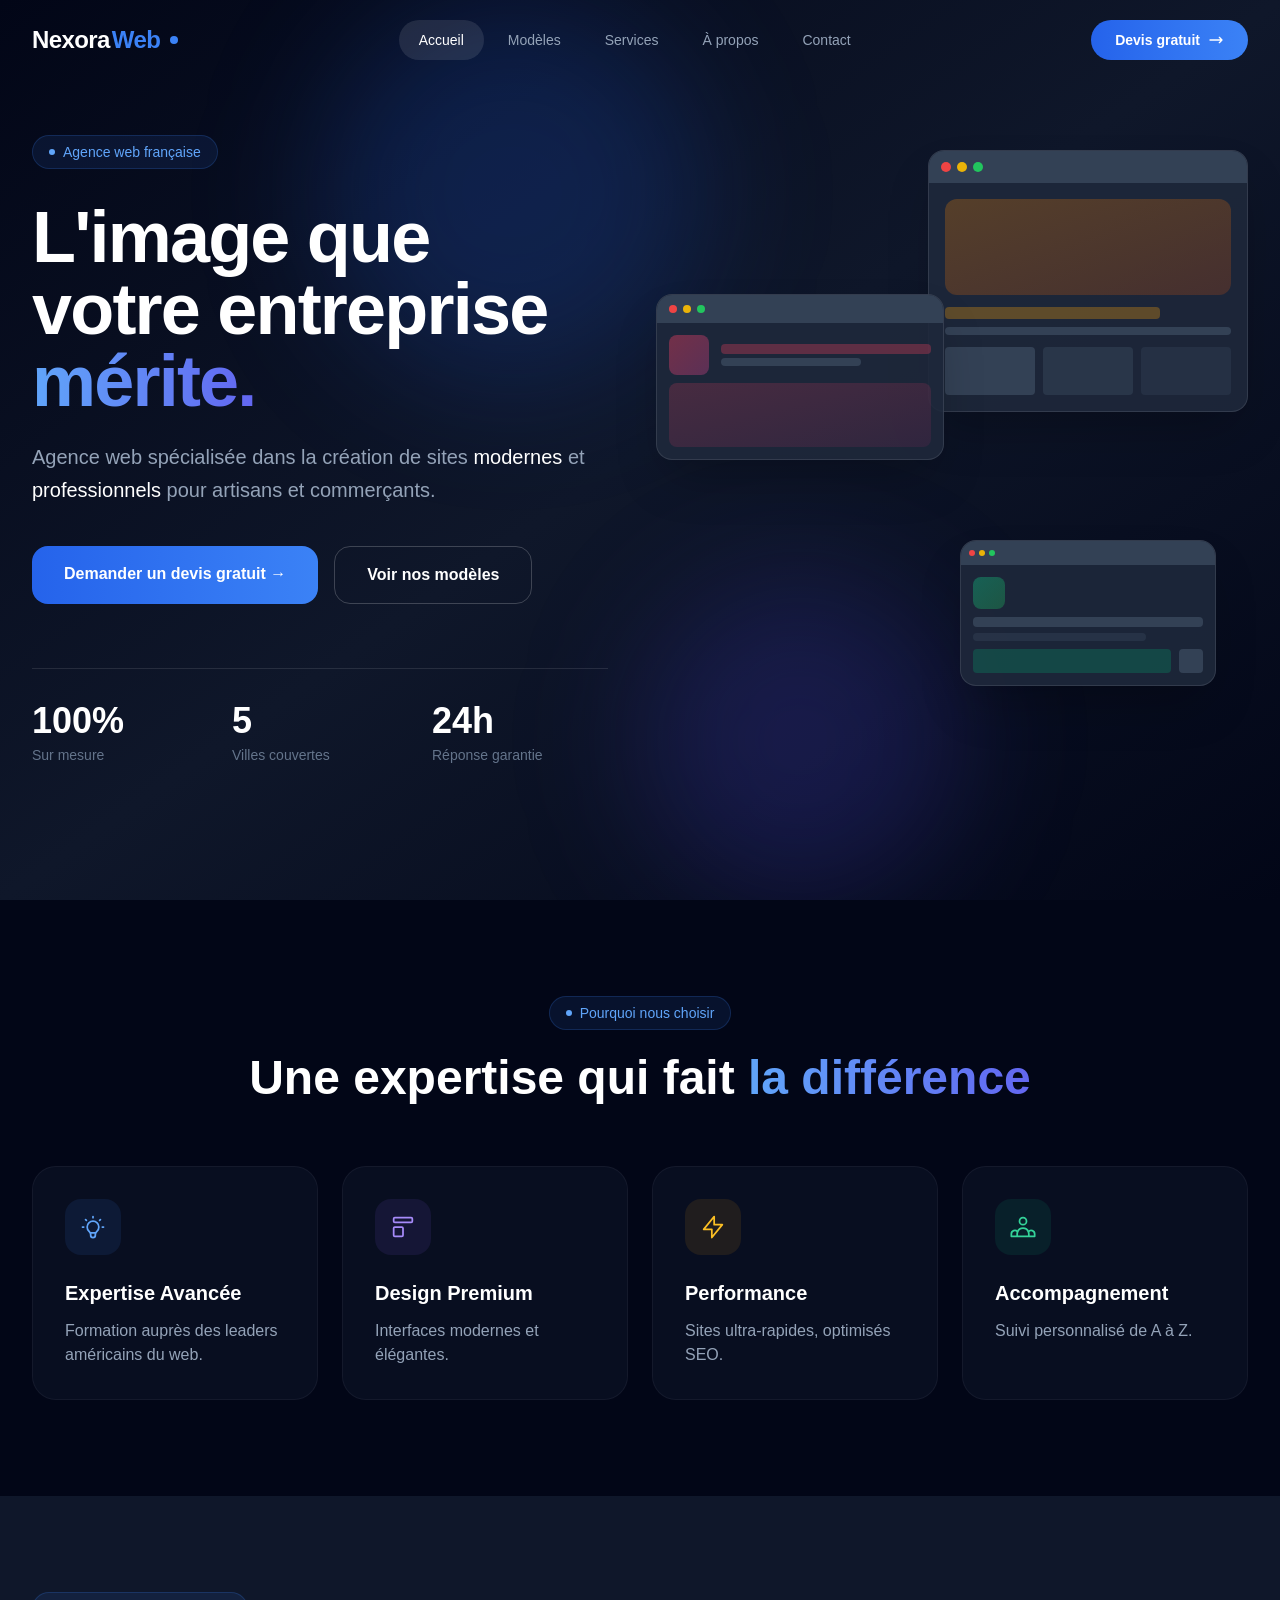
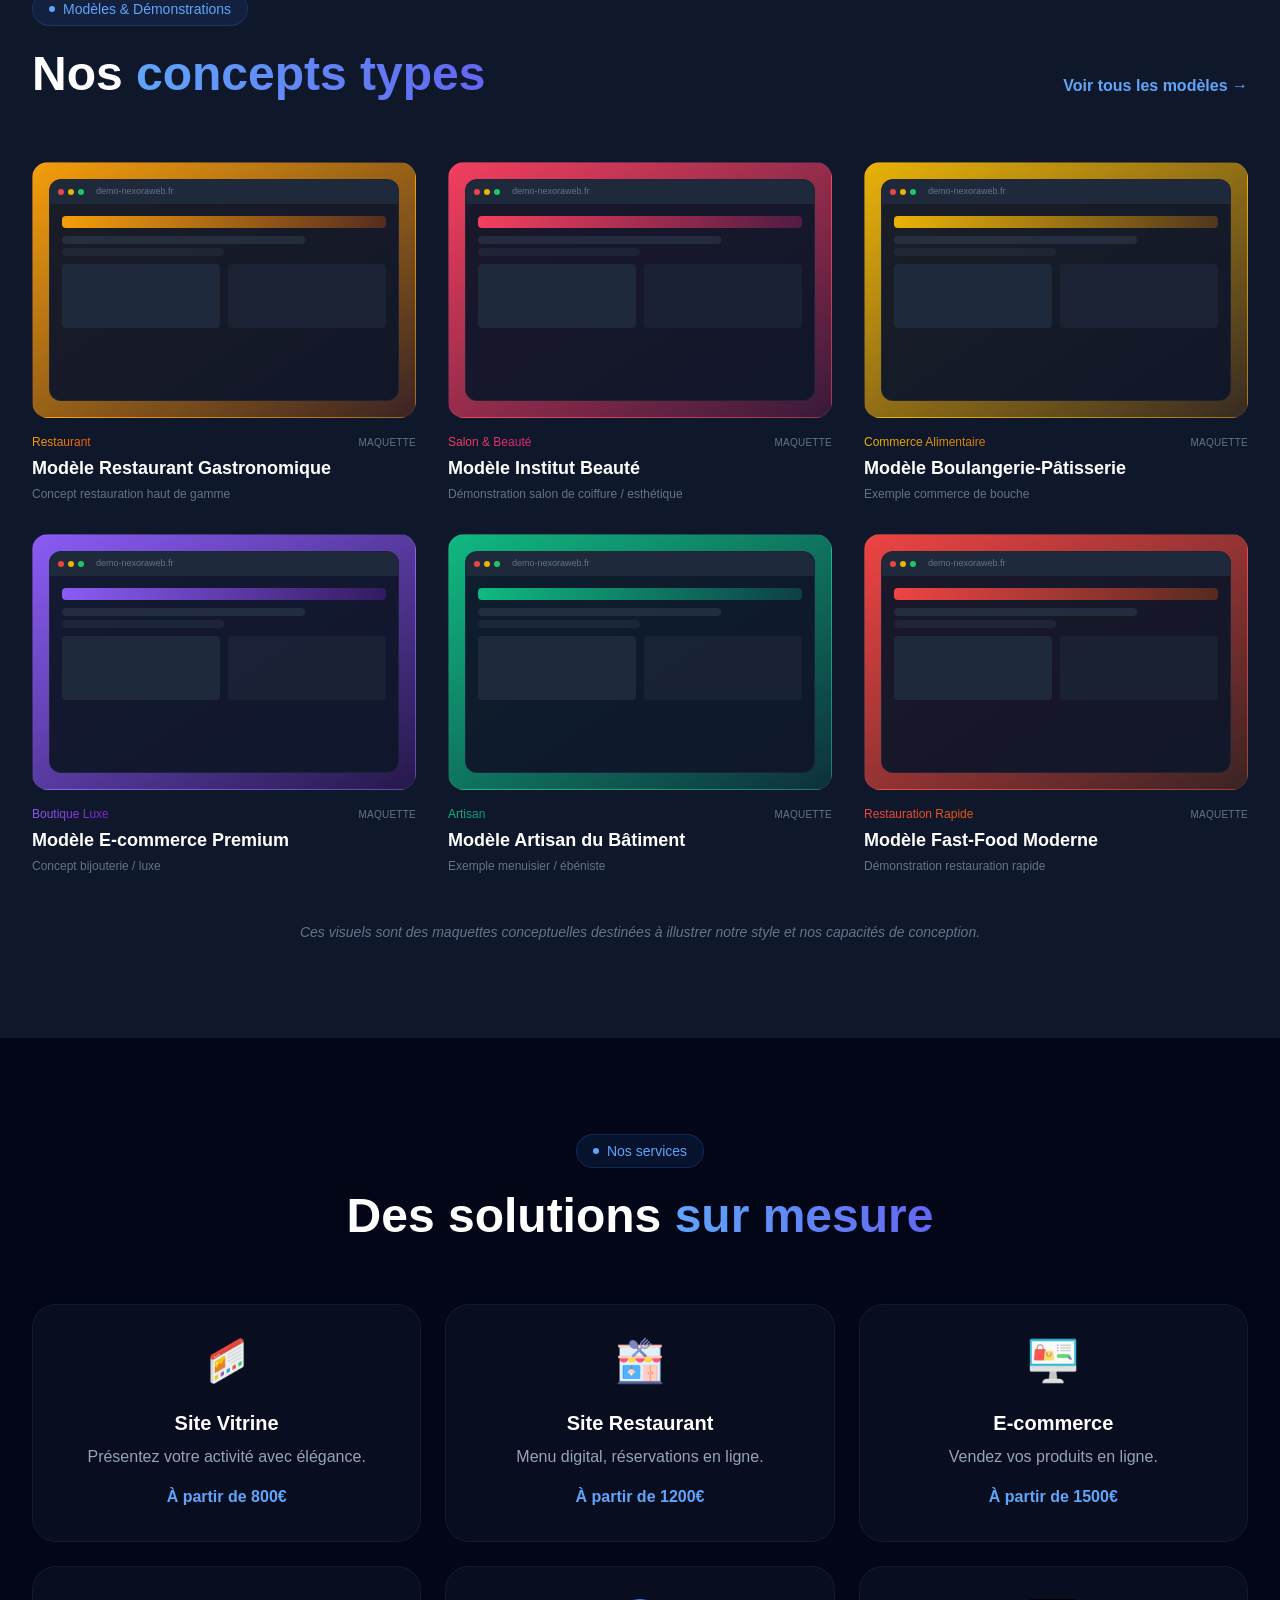
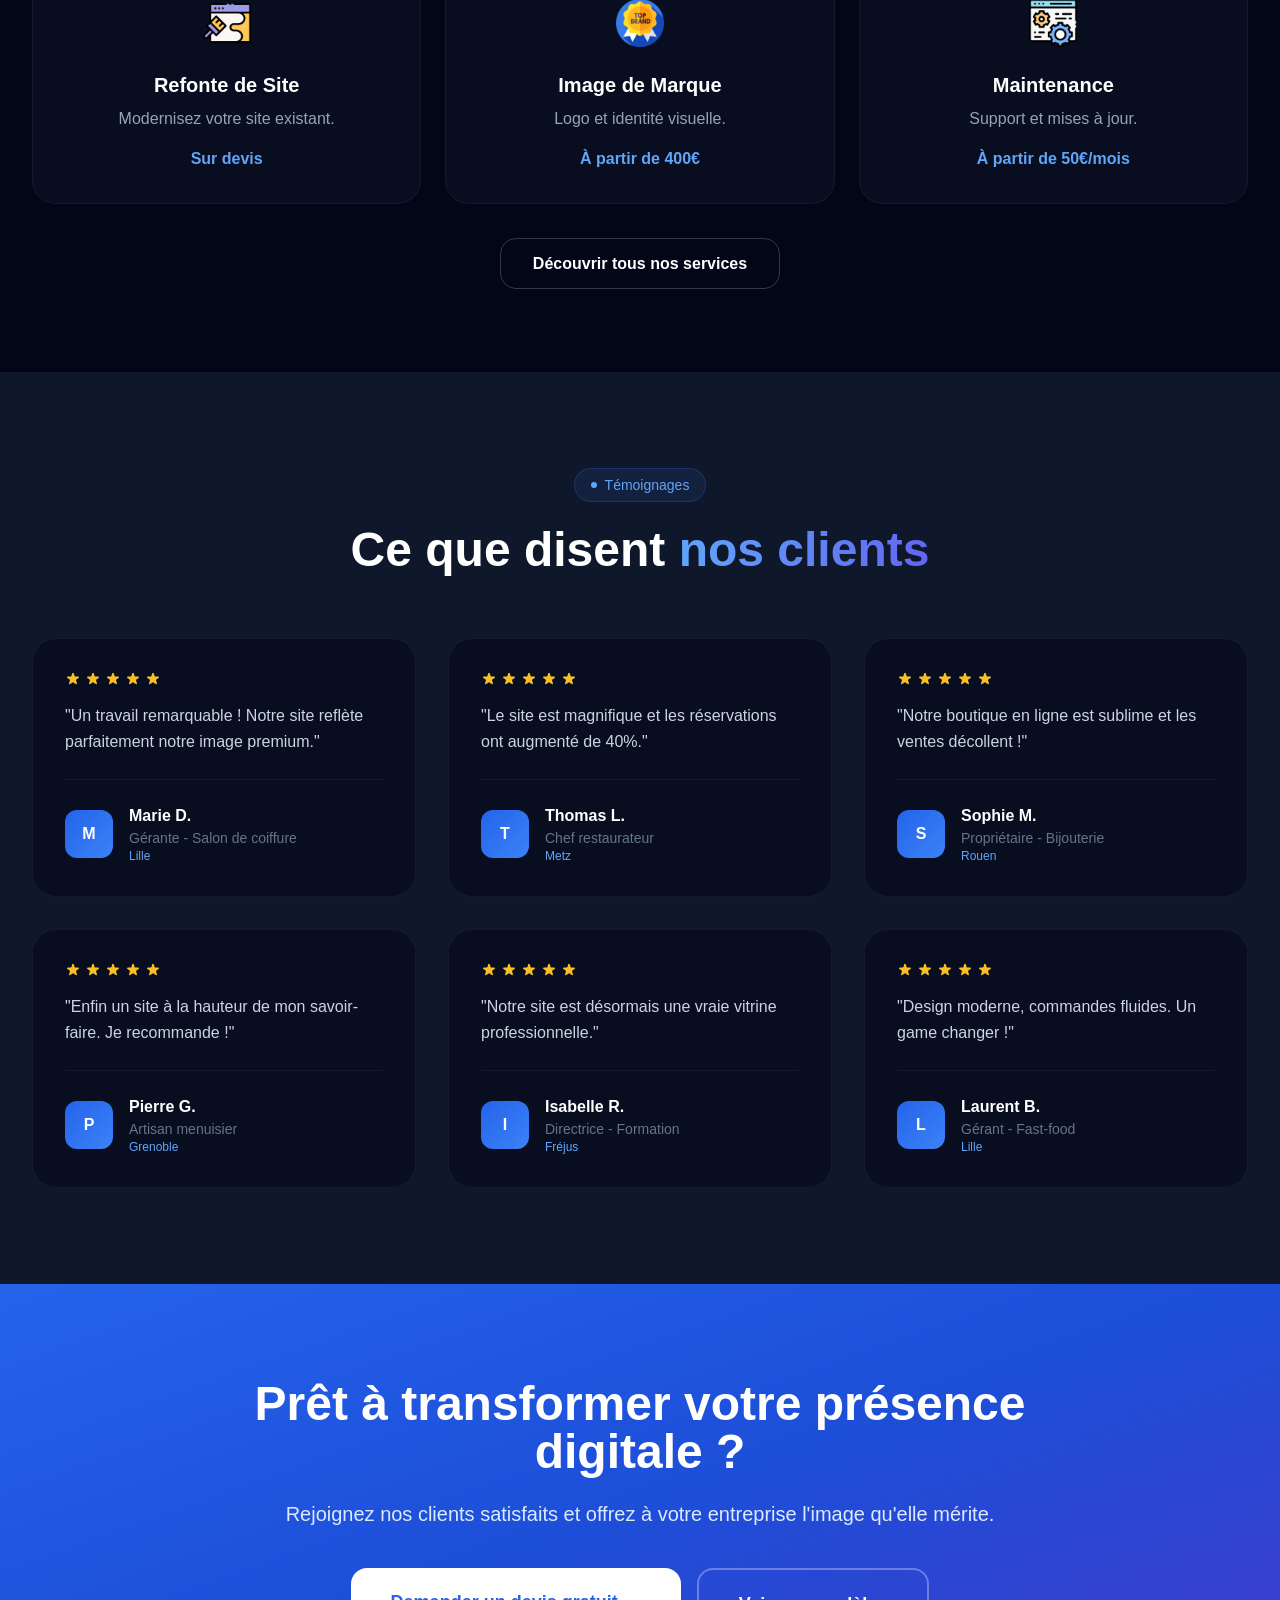
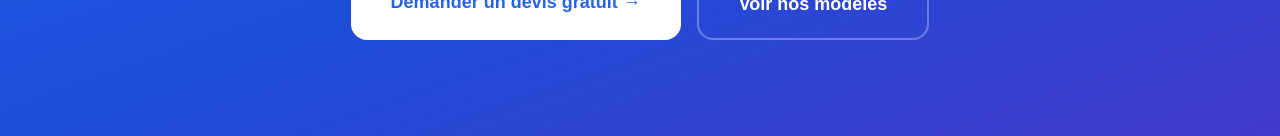
==== commit ef60c93f: "add icons service section" ====
--- a/index.html
+++ b/index.html
@@ -1748,15 +1748,10 @@
                     <div class="w-2.5 h-2.5 rounded-full bg-red-500"></div>
                     <div class="w-2.5 h-2.5 rounded-full bg-yellow-500"></div>
                     <div class="w-2.5 h-2.5 rounded-full bg-green-500"></div>
-                    <span class="ml-2 text-xs text-slate-400"
-                      >demo-restaurant.fr</span
-                    >
+                    
                   </div>
                   <div class="p-4">
-                    <div
-                      class="h-24 bg-gradient-to-br from-amber-600/30 to-orange-600/20 rounded-xl mb-3 flex items-center justify-center text-4xl"
-                    >
-                      🍽️
+                    <div class="h-24 bg-gradient-to-br from-amber-600/30 to-orange-600/20 rounded-xl mb-3 flex items-center justify-center text-4xl">
                     </div>
                     <div class="w-3/4 h-3 bg-amber-500/30 rounded mb-2"></div>
                     <div class="w-full h-2 bg-slate-700 rounded mb-2"></div>
@@ -1764,17 +1759,17 @@
                       <div
                         class="h-12 bg-slate-700 rounded flex items-center justify-center text-xl"
                       >
-                        🥖
+                        
                       </div>
                       <div
                         class="h-12 bg-slate-700/60 rounded flex items-center justify-center text-xl"
                       >
-                        🍷
+                        
                       </div>
                       <div
                         class="h-12 bg-slate-700/40 rounded flex items-center justify-center text-xl"
                       >
-                        🧀
+                        
                       </div>
                     </div>
                   </div>
@@ -1787,16 +1782,14 @@
                     <div class="w-2 h-2 rounded-full bg-red-500"></div>
                     <div class="w-2 h-2 rounded-full bg-yellow-500"></div>
                     <div class="w-2 h-2 rounded-full bg-green-500"></div>
-                    <span class="ml-2 text-[10px] text-slate-400"
-                      >demo-beaute.fr</span
-                    >
+                    
                   </div>
                   <div class="p-3">
                     <div class="flex items-center gap-3 mb-2">
                       <div
                         class="w-10 h-10 bg-gradient-to-br from-rose-500/40 to-pink-500/30 rounded-lg flex items-center justify-center text-xl"
                       >
-                        💇‍♀️
+                        
                       </div>
                       <div class="flex-1">
                         <div
@@ -1823,7 +1816,7 @@
                     <div
                       class="w-8 h-8 bg-gradient-to-br from-emerald-500/40 to-green-500/30 rounded-lg mb-2 flex items-center justify-center"
                     >
-                      🪚
+                      
                     </div>
                     <div class="w-full h-2.5 bg-slate-700 rounded mb-1.5"></div>
                     <div class="w-3/4 h-2 bg-slate-700/50 rounded mb-2"></div>
@@ -2456,20 +2449,18 @@
           </div>
 
           <div class="grid md:grid-cols-2 lg:grid-cols-3 gap-6">
-            <div
-              class="p-8 bg-slate-900/50 rounded-3xl border border-white/5 hover:border-blue-500/30 transition-all duration-300"
-            >
-              <span class="text-4xl mb-6 block">🖥️</span>
+            <div class="p-8 bg-slate-900/50 rounded-3xl border border-white/5 hover:border-blue-500/30 transition-all duration-300 text-center">
+              <img src="./assets/icon/vitrine.png" alt="Site Vitrine" class="h-12 mx-auto mb-6 object-contain">
+
               <h3 class="text-xl font-bold text-white mb-2">Site Vitrine</h3>
               <p class="text-slate-400 mb-4">
                 Présentez votre activité avec élégance.
               </p>
               <span class="text-blue-400 font-semibold">À partir de 800€</span>
             </div>
-            <div
-              class="p-8 bg-slate-900/50 rounded-3xl border border-white/5 hover:border-blue-500/30 transition-all duration-300"
-            >
-              <span class="text-4xl mb-6 block">🍽️</span>
+            <div class="p-8 bg-slate-900/50 rounded-3xl border border-white/5 hover:border-blue-500/30 transition-all duration-300 text-center">
+              <img src="./assets/icon/restaurant.png" alt="assiette" class="h-12 mx-auto mb-6 object-contain">
+
               <h3 class="text-xl font-bold text-white mb-2">Site Restaurant</h3>
               <p class="text-slate-400 mb-4">
                 Menu digital, réservations en ligne.
@@ -2477,33 +2468,33 @@
               <span class="text-blue-400 font-semibold">À partir de 1200€</span>
             </div>
             <div
-              class="p-8 bg-slate-900/50 rounded-3xl border border-white/5 hover:border-blue-500/30 transition-all duration-300"
+              class="p-8 bg-slate-900/50 rounded-3xl border border-white/5 hover:border-blue-500/30 transition-all duration-300 text-center"
             >
-              <span class="text-4xl mb-6 block">🛒</span>
+              <img src="./assets/icon/e-commerce.png" alt="e-commerce" class="h-12 mx-auto mb-6 object-contain">
               <h3 class="text-xl font-bold text-white mb-2">E-commerce</h3>
               <p class="text-slate-400 mb-4">Vendez vos produits en ligne.</p>
               <span class="text-blue-400 font-semibold">À partir de 1500€</span>
             </div>
             <div
-              class="p-8 bg-slate-900/50 rounded-3xl border border-white/5 hover:border-blue-500/30 transition-all duration-300"
+              class="p-8 bg-slate-900/50 rounded-3xl border border-white/5 hover:border-blue-500/30 transition-all duration-300 text-center"
             >
-              <span class="text-4xl mb-6 block">✨</span>
+              <img src="./assets/icon/refonte.png" alt="Site Vitrine" class="h-12 mx-auto mb-6 object-contain">
               <h3 class="text-xl font-bold text-white mb-2">Refonte de Site</h3>
               <p class="text-slate-400 mb-4">Modernisez votre site existant.</p>
               <span class="text-blue-400 font-semibold">Sur devis</span>
             </div>
             <div
-              class="p-8 bg-slate-900/50 rounded-3xl border border-white/5 hover:border-blue-500/30 transition-all duration-300"
+              class="p-8 bg-slate-900/50 rounded-3xl border border-white/5 hover:border-blue-500/30 transition-all duration-300 text-center"
             >
-              <span class="text-4xl mb-6 block">🎨</span>
+              <img src="./assets/icon/image-de-marque.png" alt="Site Vitrine" class="h-12 mx-auto mb-6 object-contain">
               <h3 class="text-xl font-bold text-white mb-2">Image de Marque</h3>
               <p class="text-slate-400 mb-4">Logo et identité visuelle.</p>
               <span class="text-blue-400 font-semibold">À partir de 400€</span>
             </div>
             <div
-              class="p-8 bg-slate-900/50 rounded-3xl border border-white/5 hover:border-blue-500/30 transition-all duration-300"
+              class="p-8 bg-slate-900/50 rounded-3xl border border-white/5 hover:border-blue-500/30 transition-all duration-300 text-center"
             >
-              <span class="text-4xl mb-6 block">🔧</span>
+              <img src="./assets/icon/maintenance.png" alt="Site Vitrine" class="h-12 mx-auto mb-6 object-contain">
               <h3 class="text-xl font-bold text-white mb-2">Maintenance</h3>
               <p class="text-slate-400 mb-4">Support et mises à jour.</p>
               <span class="text-blue-400 font-semibold"
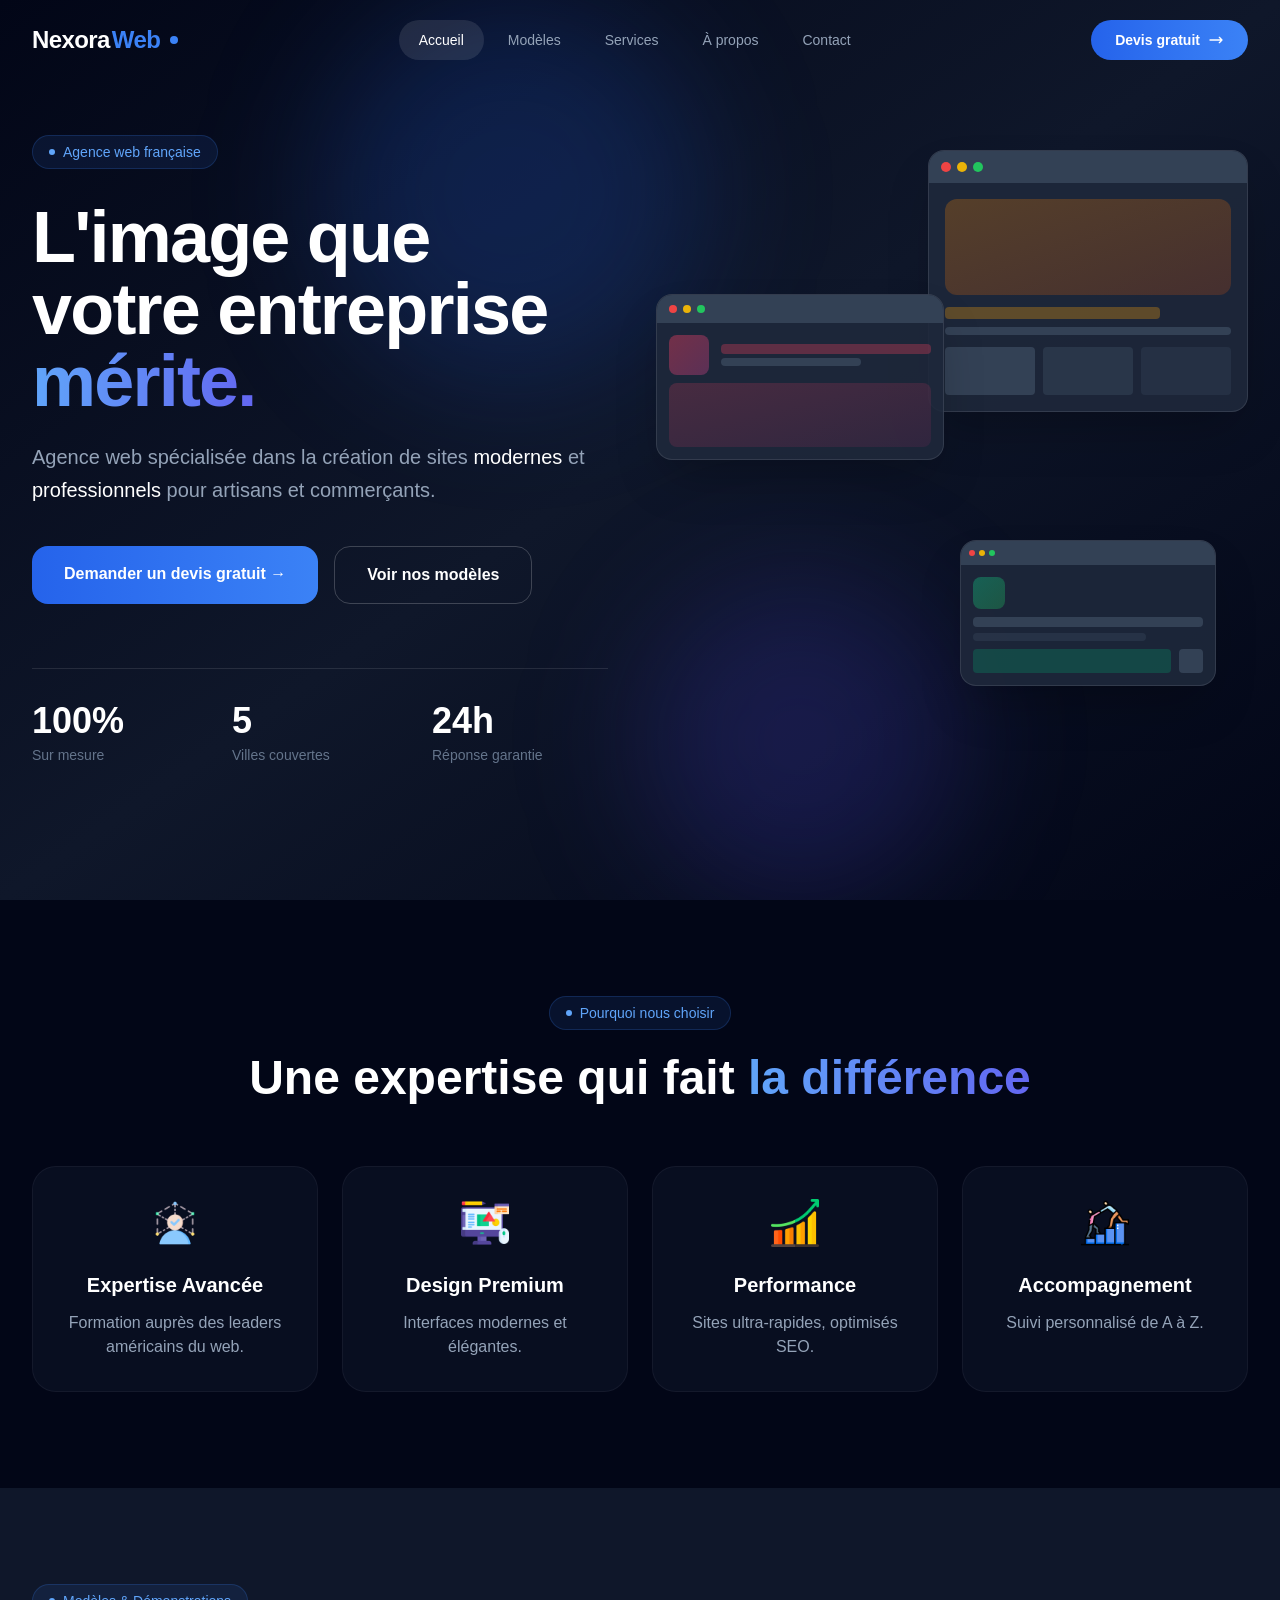
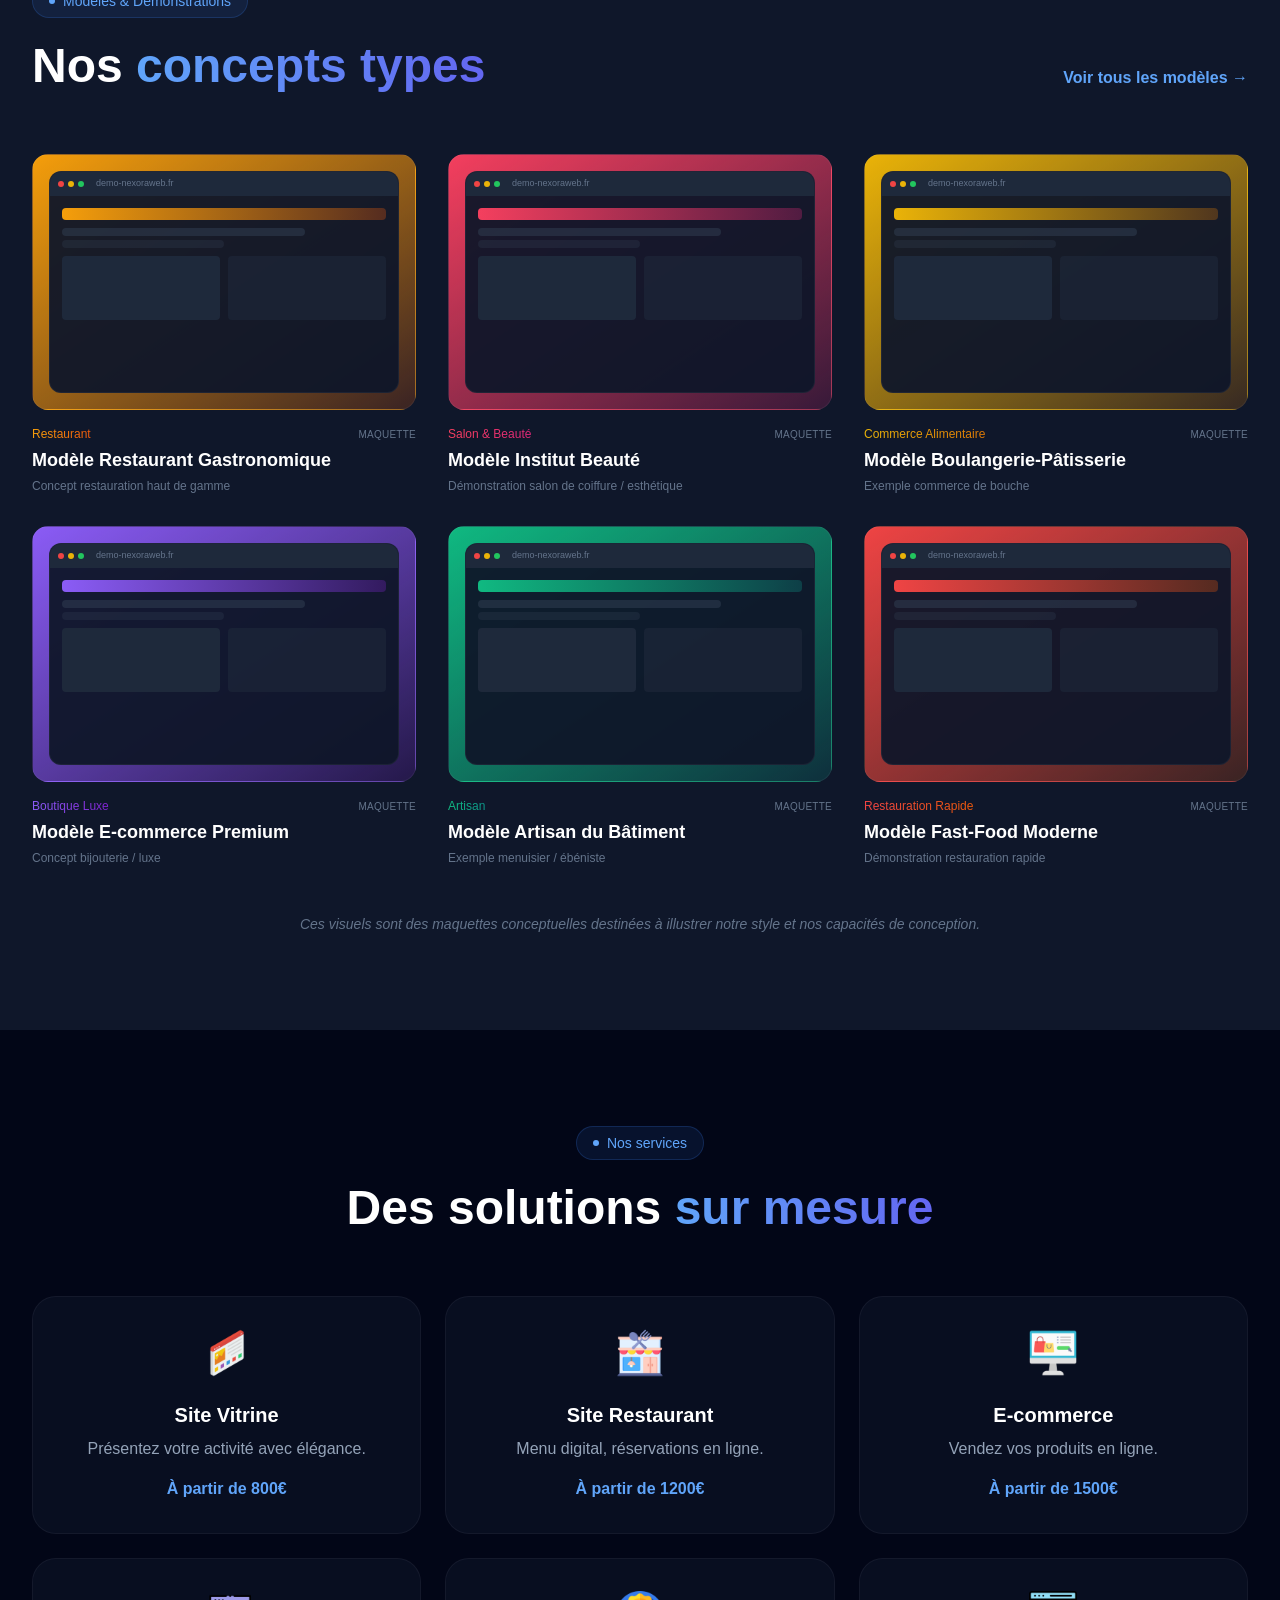
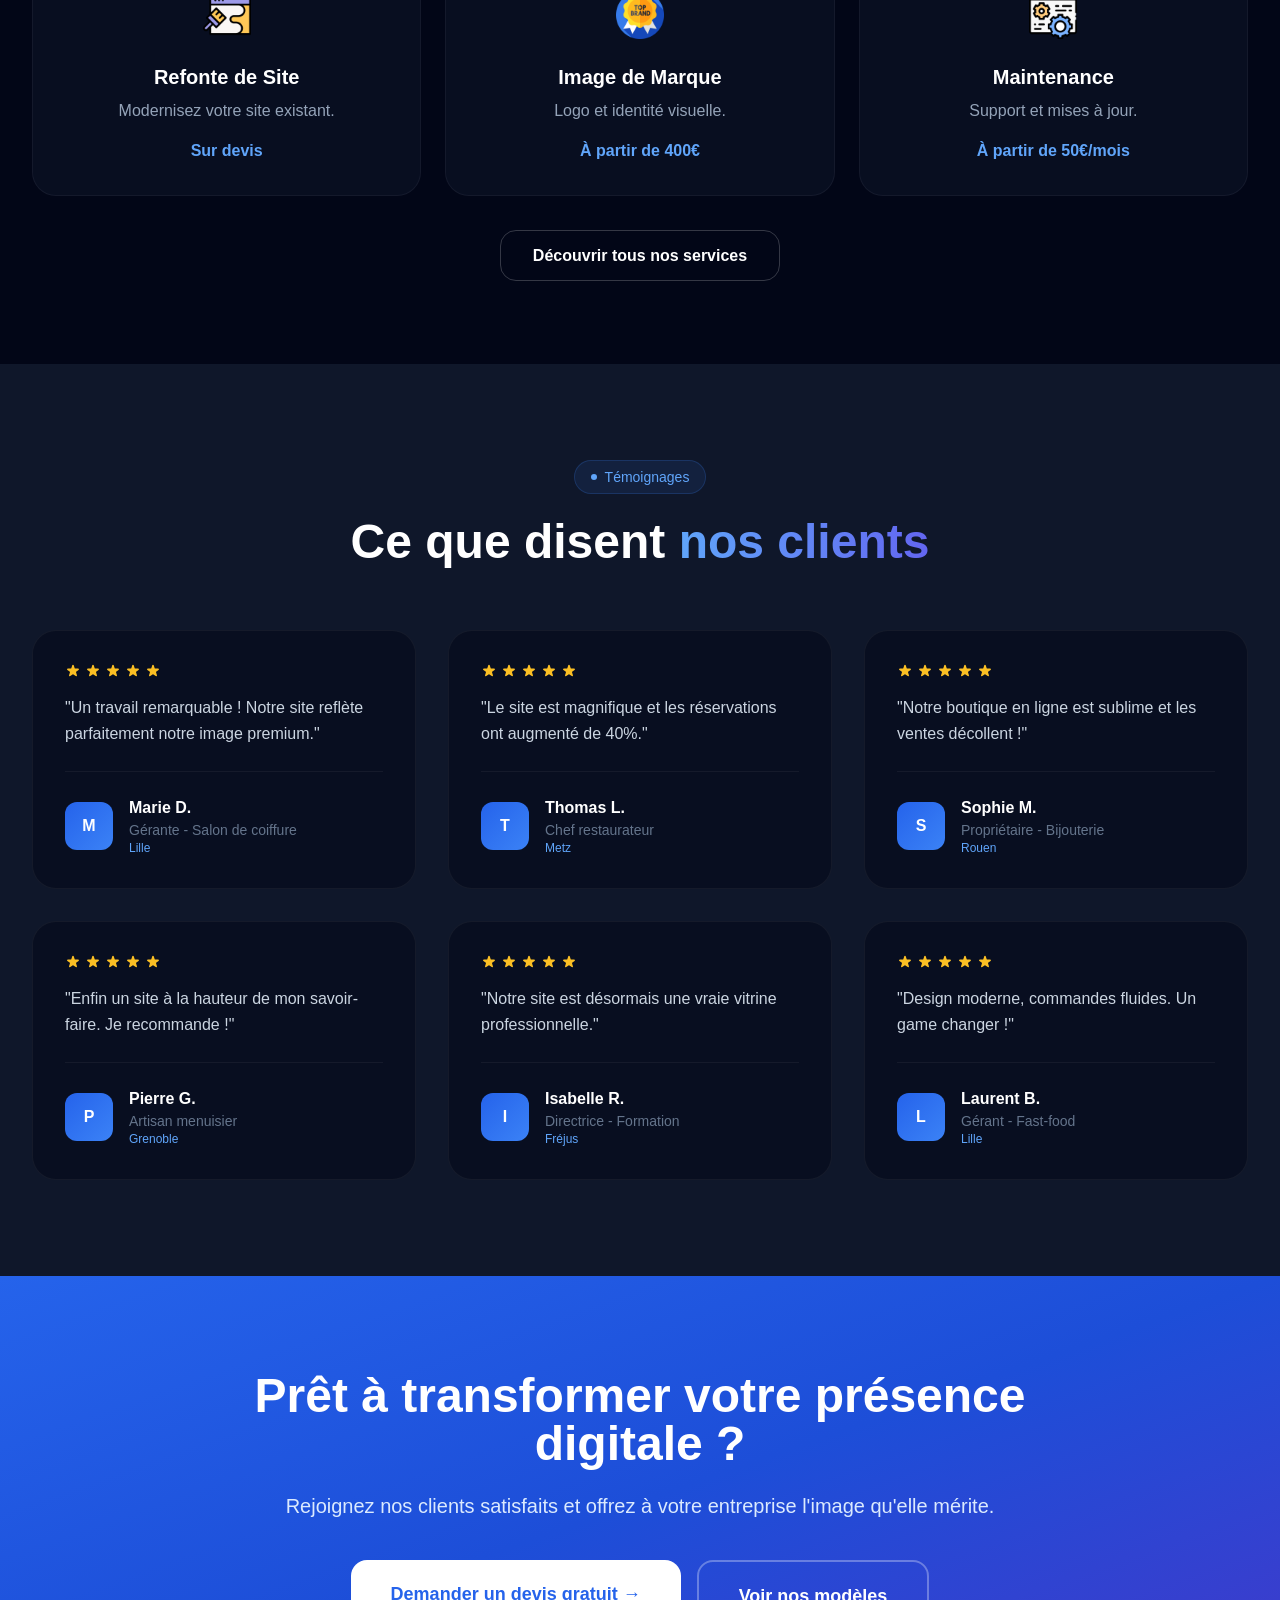
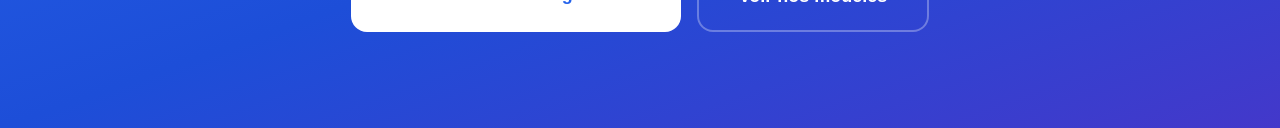
==== commit 0fcf86c3: "add icons why choose us" ====
--- a/index.html
+++ b/index.html
@@ -1854,25 +1854,9 @@
 
           <div class="grid md:grid-cols-2 lg:grid-cols-4 gap-6">
             <div
-              class="p-8 bg-slate-900/50 rounded-3xl border border-white/5 hover:border-blue-500/30 transition-all duration-300 hover:-translate-y-2"
+              class="p-8 bg-slate-900/50 rounded-3xl border border-white/5 hover:border-blue-500/30 transition-all duration-300 hover:-translate-y-2 text-center"
             >
-              <div
-                class="w-14 h-14 bg-blue-500/10 rounded-2xl flex items-center justify-center text-blue-400 mb-6"
-              >
-                <svg
-                  class="w-7 h-7"
-                  fill="none"
-                  stroke="currentColor"
-                  viewBox="0 0 24 24"
-                >
-                  <path
-                    stroke-linecap="round"
-                    stroke-linejoin="round"
-                    stroke-width="1.5"
-                    d="M9.663 17h4.673M12 3v1m6.364 1.636l-.707.707M21 12h-1M4 12H3m3.343-5.657l-.707-.707m2.828 9.9a5 5 0 117.072 0l-.548.547A3.374 3.374 0 0014 18.469V19a2 2 0 11-4 0v-.531c0-.895-.356-1.754-.988-2.386l-.548-.547z"
-                  ></path>
-                </svg>
-              </div>
+              <img src="./assets/icon/expertise.png" alt="Site Vitrine" class="h-12 mx-auto mb-6 object-contain">
               <h3 class="text-xl font-bold text-white mb-3">
                 Expertise Avancée
               </h3>
@@ -1881,71 +1865,23 @@
               </p>
             </div>
             <div
-              class="p-8 bg-slate-900/50 rounded-3xl border border-white/5 hover:border-blue-500/30 transition-all duration-300 hover:-translate-y-2"
+              class="p-8 bg-slate-900/50 rounded-3xl border border-white/5 hover:border-blue-500/30 transition-all duration-300 hover:-translate-y-2 text-center"
             >
-              <div
-                class="w-14 h-14 bg-violet-500/10 rounded-2xl flex items-center justify-center text-violet-400 mb-6"
-              >
-                <svg
-                  class="w-7 h-7"
-                  fill="none"
-                  stroke="currentColor"
-                  viewBox="0 0 24 24"
-                >
-                  <path
-                    stroke-linecap="round"
-                    stroke-linejoin="round"
-                    stroke-width="1.5"
-                    d="M4 5a1 1 0 011-1h14a1 1 0 011 1v2a1 1 0 01-1 1H5a1 1 0 01-1-1V5zM4 13a1 1 0 011-1h6a1 1 0 011 1v6a1 1 0 01-1 1H5a1 1 0 01-1-1v-6z"
-                  ></path>
-                </svg>
-              </div>
+              <img src="./assets/icon/design.png" alt="Site Vitrine" class="h-12 mx-auto mb-6 object-contain">
               <h3 class="text-xl font-bold text-white mb-3">Design Premium</h3>
               <p class="text-slate-400">Interfaces modernes et élégantes.</p>
             </div>
             <div
-              class="p-8 bg-slate-900/50 rounded-3xl border border-white/5 hover:border-blue-500/30 transition-all duration-300 hover:-translate-y-2"
+              class="p-8 bg-slate-900/50 rounded-3xl border border-white/5 hover:border-blue-500/30 transition-all duration-300 hover:-translate-y-2 text-center"
             >
-              <div
-                class="w-14 h-14 bg-amber-500/10 rounded-2xl flex items-center justify-center text-amber-400 mb-6"
-              >
-                <svg
-                  class="w-7 h-7"
-                  fill="none"
-                  stroke="currentColor"
-                  viewBox="0 0 24 24"
-                >
-                  <path
-                    stroke-linecap="round"
-                    stroke-linejoin="round"
-                    stroke-width="1.5"
-                    d="M13 10V3L4 14h7v7l9-11h-7z"
-                  ></path>
-                </svg>
-              </div>
+              <img src="./assets/icon/performance.png" alt="Site Vitrine" class="h-12 mx-auto mb-6 object-contain">
               <h3 class="text-xl font-bold text-white mb-3">Performance</h3>
               <p class="text-slate-400">Sites ultra-rapides, optimisés SEO.</p>
             </div>
             <div
-              class="p-8 bg-slate-900/50 rounded-3xl border border-white/5 hover:border-blue-500/30 transition-all duration-300 hover:-translate-y-2"
+              class="p-8 bg-slate-900/50 rounded-3xl border border-white/5 hover:border-blue-500/30 transition-all duration-300 hover:-translate-y-2 text-center"
             >
-              <div
-                class="w-14 h-14 bg-emerald-500/10 rounded-2xl flex items-center justify-center text-emerald-400 mb-6"
-              >
-                <svg
-                  class="w-7 h-7"
-                  fill="none"
-                  stroke="currentColor"
-                  viewBox="0 0 24 24"
-                >
-                  <path
-                    stroke-linecap="round"
-                    stroke-linejoin="round"
-                    stroke-width="1.5"
-                    d="M17 20h5v-2a3 3 0 00-5.356-1.857M17 20H7m10 0v-2c0-.656-.126-1.283-.356-1.857M7 20H2v-2a3 3 0 015.356-1.857M7 20v-2c0-.656.126-1.283.356-1.857m0 0a5.002 5.002 0 019.288 0M15 7a3 3 0 11-6 0 3 3 0 016 0z"
-                  ></path>
-                </svg>
-              </div>
+              <img src="./assets/icon/accompagnement.png" alt="Site Vitrine" class="h-12 mx-auto mb-6 object-contain">
               <h3 class="text-xl font-bold text-white mb-3">Accompagnement</h3>
               <p class="text-slate-400">Suivi personnalisé de A à Z.</p>
             </div>
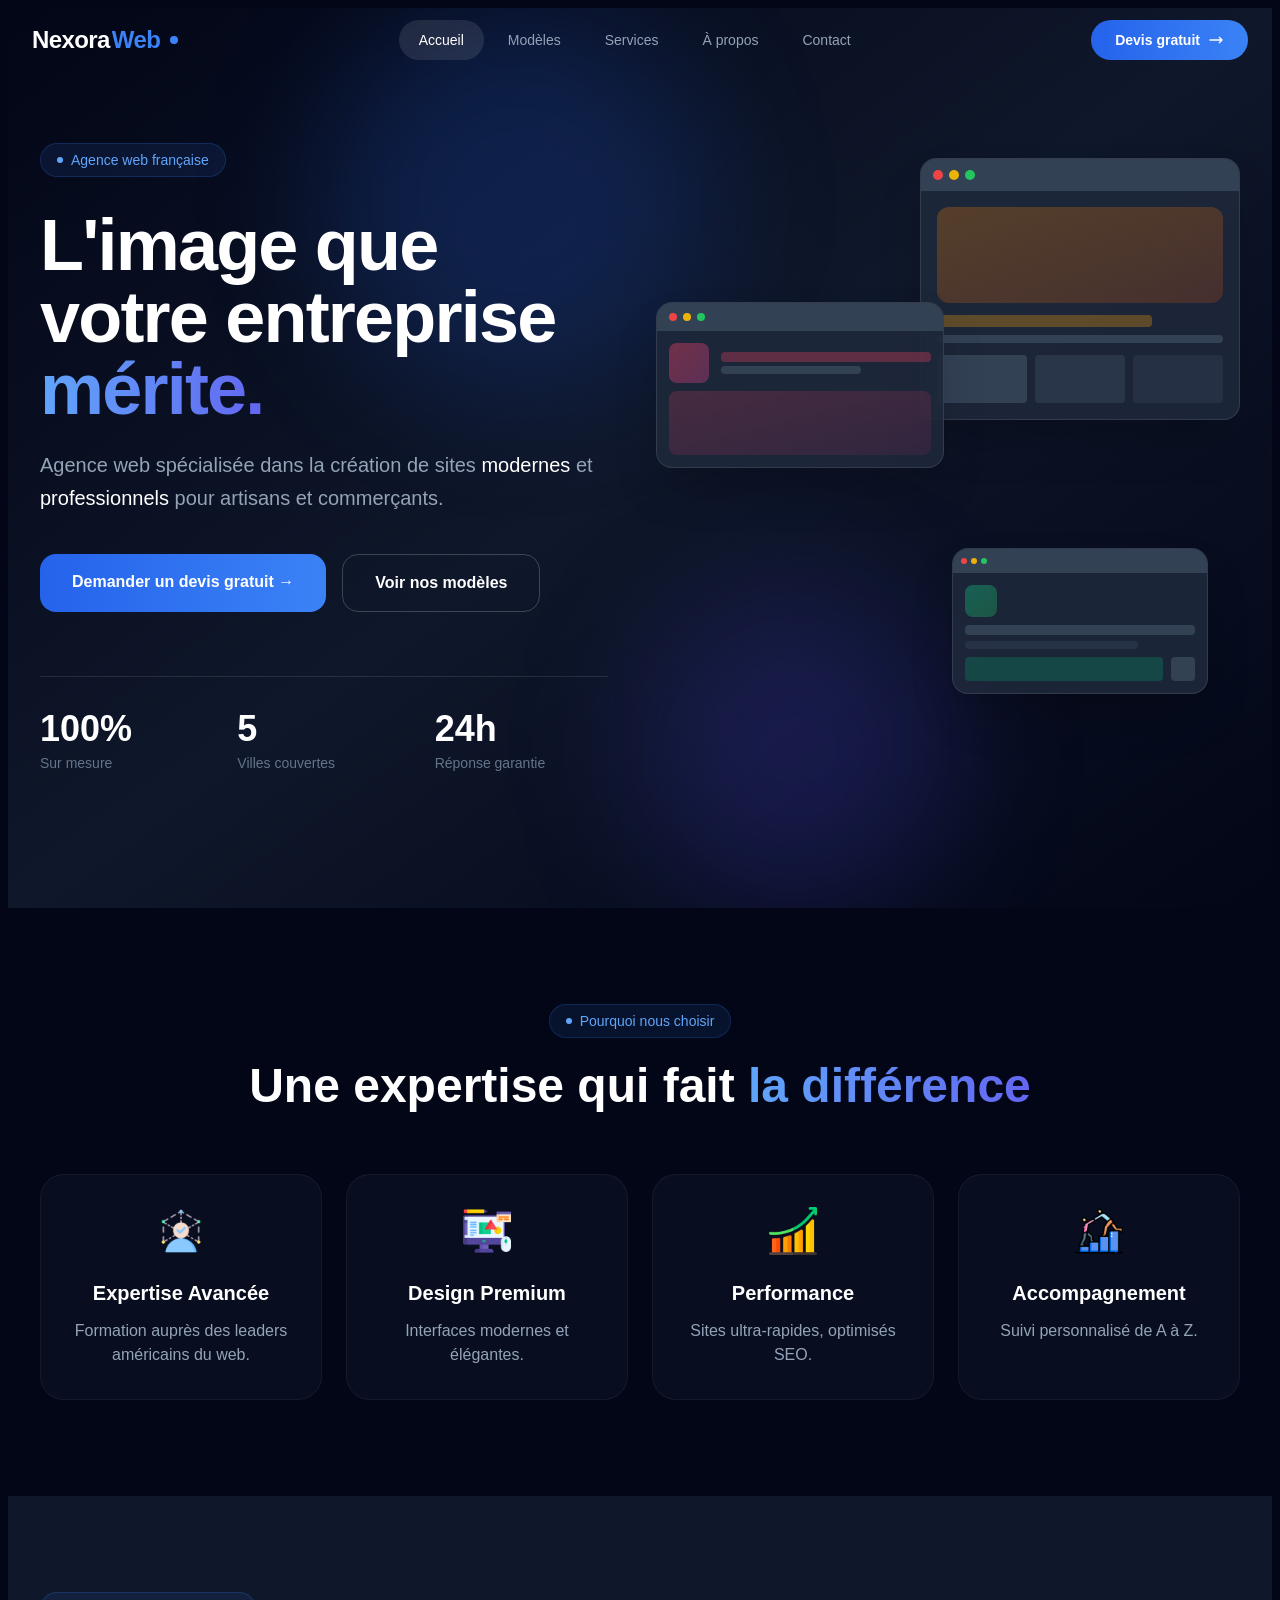
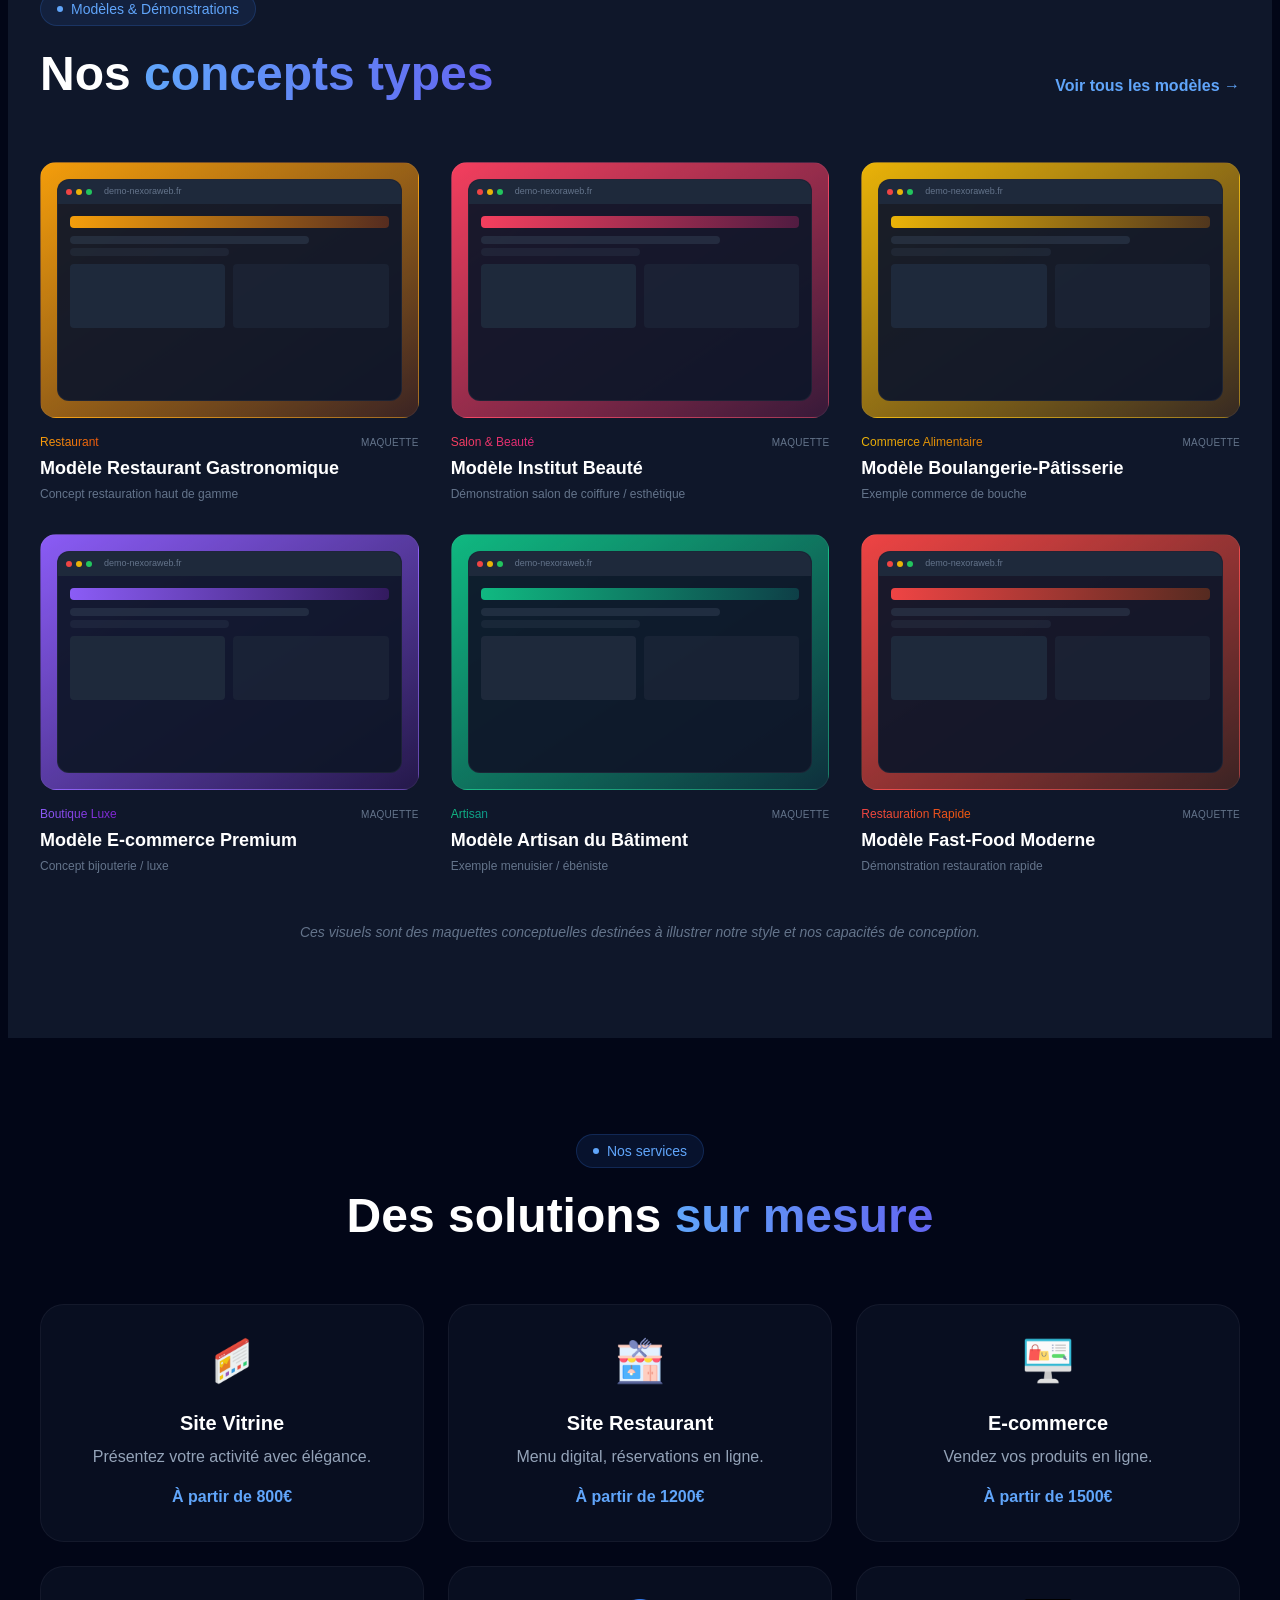
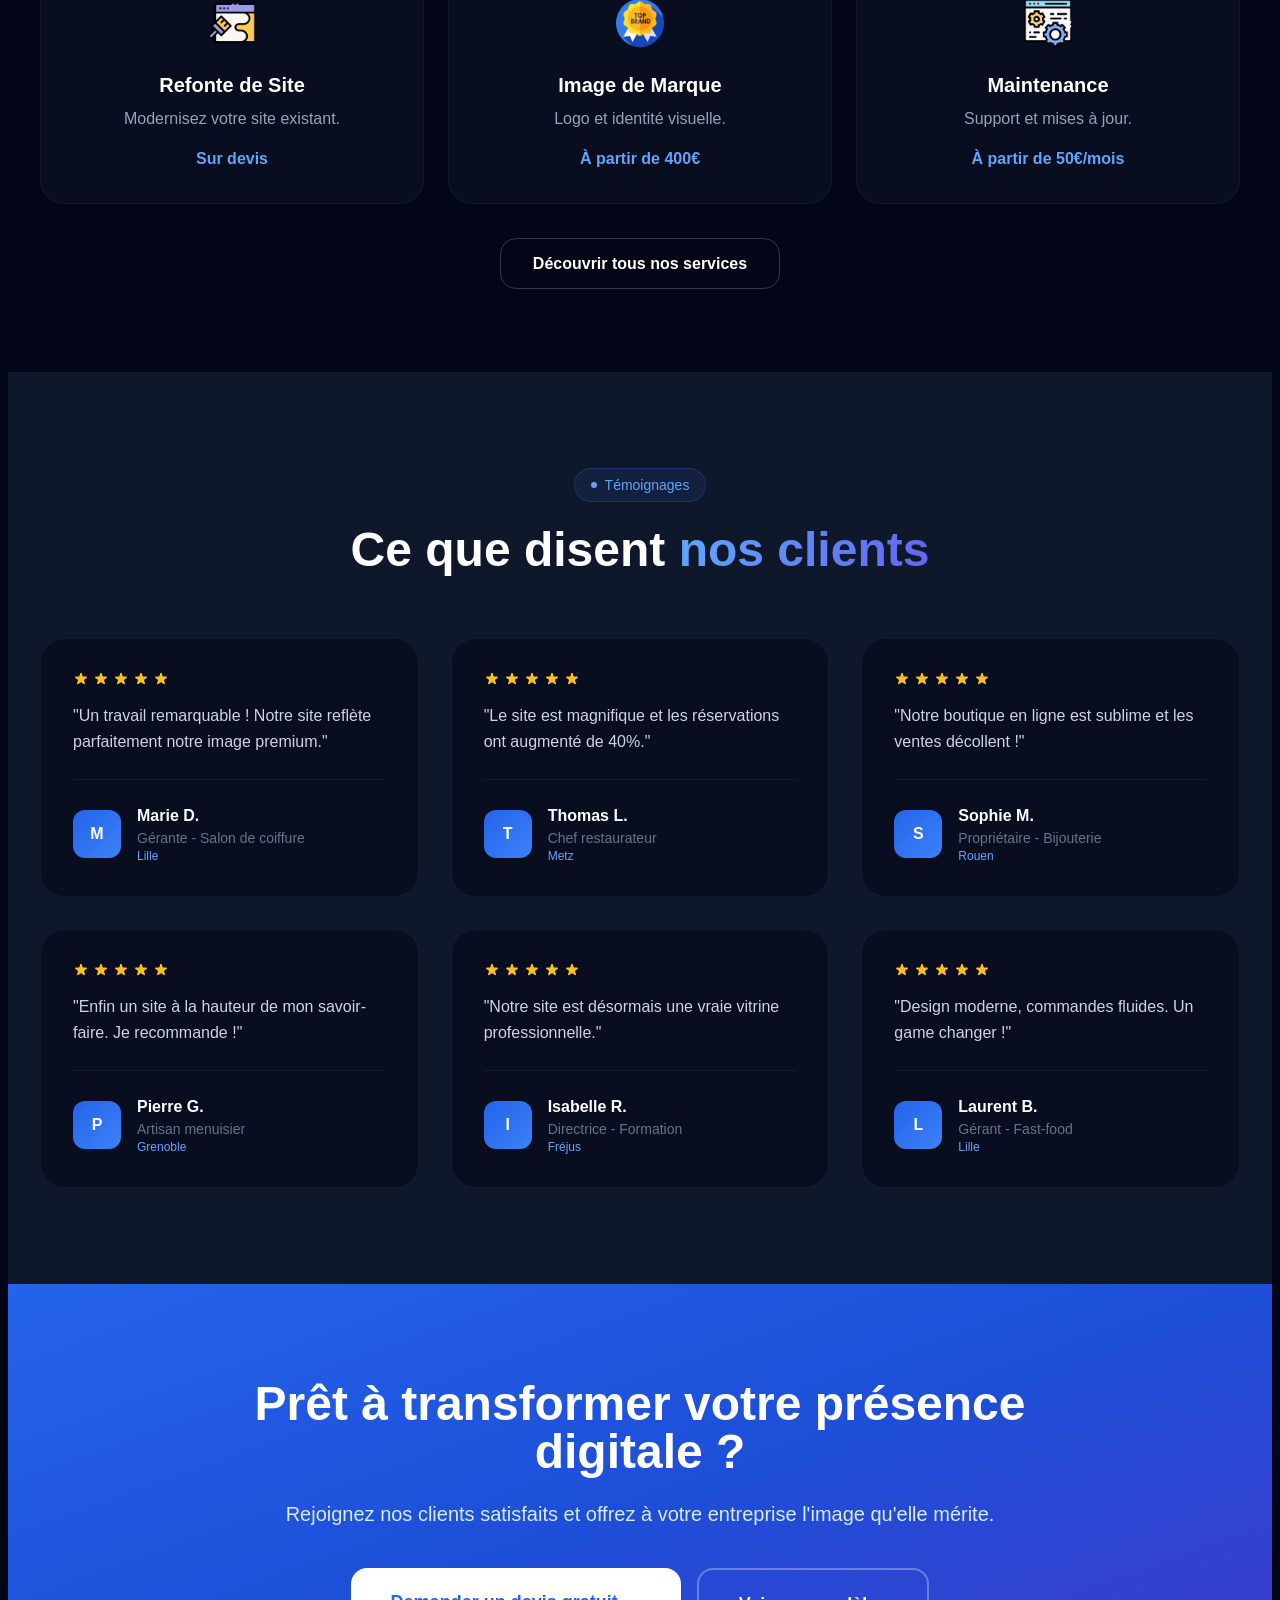
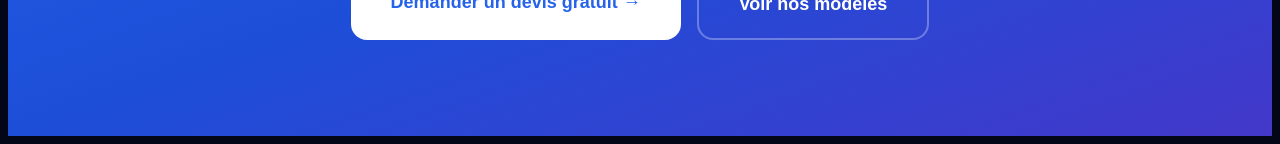
==== commit 3d4d6289: "fix bug css" ====
--- a/index.html
+++ b/index.html
@@ -11,1647 +11,10 @@
     <script src="./NexoraWeb - L&#39;image que votre entreprise mérite_files/saved_resource"></script>
     <link rel="preconnect" href="https://fonts.googleapis.com/" />
     <link rel="preconnect" href="https://fonts.gstatic.com/" crossorigin="" />
-    <link href="./NexoraWeb - L&#39;image que votre entreprise mérite_files/css2" rel="stylesheet"/>
-
-    <style>
-
-      * {
-        font-family:
-          "Inter",
-          -apple-system,
-          BlinkMacSystemFont,
-          sans-serif;
-      }
-      html {
-        scroll-behavior: smooth;
-      }
-      .gradient-text {
-        background: linear-gradient(to right, #60a5fa, #6366f1);
-        -webkit-background-clip: text;
-        -webkit-text-fill-color: transparent;
-        background-clip: text;
-      }
-      .page {
-        display: none;
-      }
-      .page.active {
-        display: block;
-      }
-      .nav-link.active {
-        color: white !important;
-        background: rgba(255, 255, 255, 0.1) !important;
-      }
-      .project-card:hover .project-overlay {
-        opacity: 1;
-      }
-      @keyframes float {
-        0%,
-        100% {
-          transform: translateY(0px) rotate(12deg);
-        }
-        50% {
-          transform: translateY(-10px) rotate(12deg);
-        }
-      }
-      .animate-float {
-        animation: float 3s ease-in-out infinite;
-      }
-      *,
-      ::before,
-      ::after {
-        --tw-border-spacing-x: 0;
-        --tw-border-spacing-y: 0;
-        --tw-translate-x: 0;
-        --tw-translate-y: 0;
-        --tw-rotate: 0;
-        --tw-skew-x: 0;
-        --tw-skew-y: 0;
-        --tw-scale-x: 1;
-        --tw-scale-y: 1;
-        --tw-pan-x: ;
-        --tw-pan-y: ;
-        --tw-pinch-zoom: ;
-        --tw-scroll-snap-strictness: proximity;
-        --tw-gradient-from-position: ;
-        --tw-gradient-via-position: ;
-        --tw-gradient-to-position: ;
-        --tw-ordinal: ;
-        --tw-slashed-zero: ;
-        --tw-numeric-figure: ;
-        --tw-numeric-spacing: ;
-        --tw-numeric-fraction: ;
-        --tw-ring-inset: ;
-        --tw-ring-offset-width: 0px;
-        --tw-ring-offset-color: #fff;
-        --tw-ring-color: rgb(59 130 246 / 0.5);
-        --tw-ring-offset-shadow: 0 0 #0000;
-        --tw-ring-shadow: 0 0 #0000;
-        --tw-shadow: 0 0 #0000;
-        --tw-shadow-colored: 0 0 #0000;
-        --tw-blur: ;
-        --tw-brightness: ;
-        --tw-contrast: ;
-        --tw-grayscale: ;
-        --tw-hue-rotate: ;
-        --tw-invert: ;
-        --tw-saturate: ;
-        --tw-sepia: ;
-        --tw-drop-shadow: ;
-        --tw-backdrop-blur: ;
-        --tw-backdrop-brightness: ;
-        --tw-backdrop-contrast: ;
-        --tw-backdrop-grayscale: ;
-        --tw-backdrop-hue-rotate: ;
-        --tw-backdrop-invert: ;
-        --tw-backdrop-opacity: ;
-        --tw-backdrop-saturate: ;
-        --tw-backdrop-sepia: ;
-        --tw-contain-size: ;
-        --tw-contain-layout: ;
-        --tw-contain-paint: ;
-        --tw-contain-style: ;
-      }
-      ::backdrop {
-        --tw-border-spacing-x: 0;
-        --tw-border-spacing-y: 0;
-        --tw-translate-x: 0;
-        --tw-translate-y: 0;
-        --tw-rotate: 0;
-        --tw-skew-x: 0;
-        --tw-skew-y: 0;
-        --tw-scale-x: 1;
-        --tw-scale-y: 1;
-        --tw-pan-x: ;
-        --tw-pan-y: ;
-        --tw-pinch-zoom: ;
-        --tw-scroll-snap-strictness: proximity;
-        --tw-gradient-from-position: ;
-        --tw-gradient-via-position: ;
-        --tw-gradient-to-position: ;
-        --tw-ordinal: ;
-        --tw-slashed-zero: ;
-        --tw-numeric-figure: ;
-        --tw-numeric-spacing: ;
-        --tw-numeric-fraction: ;
-        --tw-ring-inset: ;
-        --tw-ring-offset-width: 0px;
-        --tw-ring-offset-color: #fff;
-        --tw-ring-color: rgb(59 130 246 / 0.5);
-        --tw-ring-offset-shadow: 0 0 #0000;
-        --tw-ring-shadow: 0 0 #0000;
-        --tw-shadow: 0 0 #0000;
-        --tw-shadow-colored: 0 0 #0000;
-        --tw-blur: ;
-        --tw-brightness: ;
-        --tw-contrast: ;
-        --tw-grayscale: ;
-        --tw-hue-rotate: ;
-        --tw-invert: ;
-        --tw-saturate: ;
-        --tw-sepia: ;
-        --tw-drop-shadow: ;
-        --tw-backdrop-blur: ;
-        --tw-backdrop-brightness: ;
-        --tw-backdrop-contrast: ;
-        --tw-backdrop-grayscale: ;
-        --tw-backdrop-hue-rotate: ;
-        --tw-backdrop-invert: ;
-        --tw-backdrop-opacity: ;
-        --tw-backdrop-saturate: ;
-        --tw-backdrop-sepia: ;
-        --tw-contain-size: ;
-        --tw-contain-layout: ;
-        --tw-contain-paint: ;
-        --tw-contain-style: ;
-      } /* ! tailwindcss v3.4.17 | MIT License | https://tailwindcss.com */
-      *,
-      ::after,
-      ::before {
-        box-sizing: border-box;
-        border-width: 0;
-        border-style: solid;
-        border-color: #e5e7eb;
-      }
-      ::after,
-      ::before {
-        --tw-content: "";
-      }
-      :host,
-      html {
-        line-height: 1.5;
-        -webkit-text-size-adjust: 100%;
-        -moz-tab-size: 4;
-        tab-size: 4;
-        font-family:
-          ui-sans-serif, system-ui, sans-serif, "Apple Color Emoji",
-          "Segoe UI Emoji", "Segoe UI Symbol", "Noto Color Emoji";
-        font-feature-settings: normal;
-        font-variation-settings: normal;
-        -webkit-tap-highlight-color: transparent;
-      }
-      body {
-        margin: 0;
-        line-height: inherit;
-      }
-      hr {
-        height: 0;
-        color: inherit;
-        border-top-width: 1px;
-      }
-      abbr:where([title]) {
-        -webkit-text-decoration: underline dotted;
-        text-decoration: underline dotted;
-      }
-      h1,
-      h2,
-      h3,
-      h4,
-      h5,
-      h6 {
-        font-size: inherit;
-        font-weight: inherit;
-      }
-      a {
-        color: inherit;
-        text-decoration: inherit;
-      }
-      b,
-      strong {
-        font-weight: bolder;
-      }
-      code,
-      kbd,
-      pre,
-      samp {
-        font-family:
-          ui-monospace, SFMono-Regular, Menlo, Monaco, Consolas,
-          "Liberation Mono", "Courier New", monospace;
-        font-feature-settings: normal;
-        font-variation-settings: normal;
-        font-size: 1em;
-      }
-      small {
-        font-size: 80%;
-      }
-      sub,
-      sup {
-        font-size: 75%;
-        line-height: 0;
-        position: relative;
-        vertical-align: baseline;
-      }
-      sub {
-        bottom: -0.25em;
-      }
-      sup {
-        top: -0.5em;
-      }
-      table {
-        text-indent: 0;
-        border-color: inherit;
-        border-collapse: collapse;
-      }
-      button,
-      input,
-      optgroup,
-      select,
-      textarea {
-        font-family: inherit;
-        font-feature-settings: inherit;
-        font-variation-settings: inherit;
-        font-size: 100%;
-        font-weight: inherit;
-        line-height: inherit;
-        letter-spacing: inherit;
-        color: inherit;
-        margin: 0;
-        padding: 0;
-      }
-      button,
-      select {
-        text-transform: none;
-      }
-      button,
-      input:where([type="button"]),
-      input:where([type="reset"]),
-      input:where([type="submit"]) {
-        -webkit-appearance: button;
-        background-color: transparent;
-        background-image: none;
-      }
-      :-moz-focusring {
-        outline: auto;
-      }
-      :-moz-ui-invalid {
-        box-shadow: none;
-      }
-      progress {
-        vertical-align: baseline;
-      }
-      ::-webkit-inner-spin-button,
-      ::-webkit-outer-spin-button {
-        height: auto;
-      }
-      [type="search"] {
-        -webkit-appearance: textfield;
-        outline-offset: -2px;
-      }
-      ::-webkit-search-decoration {
-        -webkit-appearance: none;
-      }
-      ::-webkit-file-upload-button {
-        -webkit-appearance: button;
-        font: inherit;
-      }
-      summary {
-        display: list-item;
-      }
-      blockquote,
-      dd,
-      dl,
-      figure,
-      h1,
-      h2,
-      h3,
-      h4,
-      h5,
-      h6,
-      hr,
-      p,
-      pre {
-        margin: 0;
-      }
-      fieldset {
-        margin: 0;
-        padding: 0;
-      }
-      legend {
-        padding: 0;
-      }
-      menu,
-      ol,
-      ul {
-        list-style: none;
-        margin: 0;
-        padding: 0;
-      }
-      dialog {
-        padding: 0;
-      }
-      textarea {
-        resize: vertical;
-      }
-      input::placeholder,
-      textarea::placeholder {
-        opacity: 1;
-        color: #9ca3af;
-      }
-      [role="button"],
-      button {
-        cursor: pointer;
-      }
-      :disabled {
-        cursor: default;
-      }
-      audio,
-      canvas,
-      embed,
-      iframe,
-      img,
-      object,
-      svg,
-      video {
-        display: block;
-        vertical-align: middle;
-      }
-      img,
-      video {
-        max-width: 100%;
-        height: auto;
-      }
-      [hidden]:where(:not([hidden="until-found"])) {
-        display: none;
-      }
-      .fixed {
-        position: fixed;
-      }
-      .absolute {
-        position: absolute;
-      }
-      .relative {
-        position: relative;
-      }
-      .inset-0 {
-        inset: 0px;
-      }
-      .inset-4 {
-        inset: 1rem;
-      }
-      .-left-4 {
-        left: -1rem;
-      }
-      .bottom-0 {
-        bottom: 0px;
-      }
-      .bottom-16 {
-        bottom: 4rem;
-      }
-      .left-0 {
-        left: 0px;
-      }
-      .left-1\/4 {
-        left: 25%;
-      }
-      .left-12 {
-        left: 3rem;
-      }
-      .right-0 {
-        right: 0px;
-      }
-      .right-1\/4 {
-        right: 25%;
-      }
-      .right-8 {
-        right: 2rem;
-      }
-      .top-0 {
-        top: 0px;
-      }
-      .top-28 {
-        top: 7rem;
-      }
-      .top-36 {
-        top: 9rem;
-      }
-      .z-10 {
-        z-index: 10;
-      }
-      .z-50 {
-        z-index: 50;
-      }
-      .mx-auto {
-        margin-left: auto;
-        margin-right: auto;
-      }
-      .mb-1 {
-        margin-bottom: 0.25rem;
-      }
-      .mb-1\.5 {
-        margin-bottom: 0.375rem;
-      }
-      .mb-10 {
-        margin-bottom: 2.5rem;
-      }
-      .mb-12 {
-        margin-bottom: 3rem;
-      }
-      .mb-16 {
-        margin-bottom: 4rem;
-      }
-      .mb-2 {
-        margin-bottom: 0.5rem;
-      }
-      .mb-3 {
-        margin-bottom: 0.75rem;
-      }
-      .mb-4 {
-        margin-bottom: 1rem;
-      }
-      .mb-6 {
-        margin-bottom: 1.5rem;
-      }
-      .mb-8 {
-        margin-bottom: 2rem;
-      }
-      .ml-2 {
-        margin-left: 0.5rem;
-      }
-      .mt-1 {
-        margin-top: 0.25rem;
-      }
-      .mt-12 {
-        margin-top: 3rem;
-      }
-      .mt-16 {
-        margin-top: 4rem;
-      }
-      .mt-2 {
-        margin-top: 0.5rem;
-      }
-      .mt-3 {
-        margin-top: 0.75rem;
-      }
-      .mt-4 {
-        margin-top: 1rem;
-      }
-      .block {
-        display: block;
-      }
-      .flex {
-        display: flex;
-      }
-      .inline-flex {
-        display: inline-flex;
-      }
-      .grid {
-        display: grid;
-      }
-      .hidden {
-        display: none;
-      }
-      .h-0\.5 {
-        height: 0.125rem;
-      }
-      .h-1\.5 {
-        height: 0.375rem;
-      }
-      .h-10 {
-        height: 2.5rem;
-      }
-      .h-12 {
-        height: 3rem;
-      }
-      .h-14 {
-        height: 3.5rem;
-      }
-      .h-16 {
-        height: 4rem;
-      }
-      .h-2 {
-        height: 0.5rem;
-      }
-      .h-2\.5 {
-        height: 0.625rem;
-      }
-      .h-20 {
-        height: 5rem;
-      }
-      .h-24 {
-        height: 6rem;
-      }
-      .h-3 {
-        height: 0.75rem;
-      }
-      .h-4 {
-        height: 1rem;
-      }
-      .h-6 {
-        height: 1.5rem;
-      }
-      .h-7 {
-        height: 1.75rem;
-      }
-      .h-8 {
-        height: 2rem;
-      }
-      .h-80 {
-        height: 20rem;
-      }
-      .h-96 {
-        height: 24rem;
-      }
-      .h-\[600px\] {
-        height: 600px;
-      }
-      .h-64 {
-        height: 16rem;
-      }
-      .max-h-0 {
-        max-height: 0px;
-      }
-      .min-h-screen {
-        min-height: 100vh;
-      }
-      .w-1\.5 {
-        width: 0.375rem;
-      }
-      .w-10 {
-        width: 2.5rem;
-      }
-      .w-12 {
-        width: 3rem;
-      }
-      .w-14 {
-        width: 3.5rem;
-      }
-      .w-16 {
-        width: 4rem;
-      }
-      .w-2 {
-        width: 0.5rem;
-      }
-      .w-2\.5 {
-        width: 0.625rem;
-      }
-      .w-2\/3 {
-        width: 66.666667%;
-      }
-      .w-20 {
-        width: 5rem;
-      }
-      .w-3\/4 {
-        width: 75%;
-      }
-      .w-4 {
-        width: 1rem;
-      }
-      .w-6 {
-        width: 1.5rem;
-      }
-      .w-64 {
-        width: 16rem;
-      }
-      .w-7 {
-        width: 1.75rem;
-      }
-      .w-72 {
-        width: 18rem;
-      }
-      .w-8 {
-        width: 2rem;
-      }
-      .w-80 {
-        width: 20rem;
-      }
-      .w-96 {
-        width: 24rem;
-      }
-      .w-full {
-        width: 100%;
-      }
-      .w-1\/2 {
-        width: 50%;
-      }
-      .max-w-2xl {
-        max-width: 42rem;
-      }
-      .max-w-4xl {
-        max-width: 56rem;
-      }
-      .max-w-7xl {
-        max-width: 80rem;
-      }
-      .max-w-xl {
-        max-width: 36rem;
-      }
-      .flex-1 {
-        flex: 1 1 0%;
-      }
-      .shrink-0 {
-        flex-shrink: 0;
-      }
-      @keyframes pulse {
-        50% {
-          opacity: 0.5;
-        }
-      }
-      .animate-pulse {
-        animation: pulse 2s cubic-bezier(0.4, 0, 0.6, 1) infinite;
-      }
-      .cursor-pointer {
-        cursor: pointer;
-      }
-      .resize-none {
-        resize: none;
-      }
-      .grid-cols-3 {
-        grid-template-columns: repeat(3, minmax(0, 1fr));
-      }
-      .grid-cols-2 {
-        grid-template-columns: repeat(2, minmax(0, 1fr));
-      }
-      .flex-col {
-        flex-direction: column;
-      }
-      .flex-wrap {
-        flex-wrap: wrap;
-      }
-      .items-start {
-        align-items: flex-start;
-      }
-      .items-center {
-        align-items: center;
-      }
-      .justify-end {
-        justify-content: flex-end;
-      }
-      .justify-center {
-        justify-content: center;
-      }
-      .justify-between {
-        justify-content: space-between;
-      }
-      .gap-0\.5 {
-        gap: 0.125rem;
-      }
-      .gap-1 {
-        gap: 0.25rem;
-      }
-      .gap-1\.5 {
-        gap: 0.375rem;
-      }
-      .gap-12 {
-        gap: 3rem;
-      }
-      .gap-16 {
-        gap: 4rem;
-      }
-      .gap-2 {
-        gap: 0.5rem;
-      }
-      .gap-3 {
-        gap: 0.75rem;
-      }
-      .gap-4 {
-        gap: 1rem;
-      }
-      .gap-6 {
-        gap: 1.5rem;
-      }
-      .gap-8 {
-        gap: 2rem;
-      }
-      .space-y-24 > :not([hidden]) ~ :not([hidden]) {
-        --tw-space-y-reverse: 0;
-        margin-top: calc(6rem * calc(1 - var(--tw-space-y-reverse)));
-        margin-bottom: calc(6rem * var(--tw-space-y-reverse));
-      }
-      .space-y-3 > :not([hidden]) ~ :not([hidden]) {
-        --tw-space-y-reverse: 0;
-        margin-top: calc(0.75rem * calc(1 - var(--tw-space-y-reverse)));
-        margin-bottom: calc(0.75rem * var(--tw-space-y-reverse));
-      }
-      .space-y-4 > :not([hidden]) ~ :not([hidden]) {
-        --tw-space-y-reverse: 0;
-        margin-top: calc(1rem * calc(1 - var(--tw-space-y-reverse)));
-        margin-bottom: calc(1rem * var(--tw-space-y-reverse));
-      }
-      .space-y-6 > :not([hidden]) ~ :not([hidden]) {
-        --tw-space-y-reverse: 0;
-        margin-top: calc(1.5rem * calc(1 - var(--tw-space-y-reverse)));
-        margin-bottom: calc(1.5rem * var(--tw-space-y-reverse));
-      }
-      .space-y-8 > :not([hidden]) ~ :not([hidden]) {
-        --tw-space-y-reverse: 0;
-        margin-top: calc(2rem * calc(1 - var(--tw-space-y-reverse)));
-        margin-bottom: calc(2rem * var(--tw-space-y-reverse));
-      }
-      .overflow-hidden {
-        overflow: hidden;
-      }
-      .overflow-x-hidden {
-        overflow-x: hidden;
-      }
-      .rounded {
-        border-radius: 0.25rem;
-      }
-      .rounded-2xl {
-        border-radius: 1rem;
-      }
-      .rounded-3xl {
-        border-radius: 1.5rem;
-      }
-      .rounded-full {
-        border-radius: 9999px;
-      }
-      .rounded-lg {
-        border-radius: 0.5rem;
-      }
-      .rounded-xl {
-        border-radius: 0.75rem;
-      }
-      .border {
-        border-width: 1px;
-      }
-      .border-2 {
-        border-width: 2px;
-      }
-      .border-t {
-        border-top-width: 1px;
-      }
-      .border-blue-500\/20 {
-        border-color: rgb(59 130 246 / 0.2);
-      }
-      .border-blue-500\/30 {
-        border-color: rgb(59 130 246 / 0.3);
-      }
-      .border-white\/10 {
-        border-color: rgb(255 255 255 / 0.1);
-      }
-      .border-white\/20 {
-        border-color: rgb(255 255 255 / 0.2);
-      }
-      .border-white\/30 {
-        border-color: rgb(255 255 255 / 0.3);
-      }
-      .border-white\/5 {
-        border-color: rgb(255 255 255 / 0.05);
-      }
-      .bg-amber-500\/10 {
-        background-color: rgb(245 158 11 / 0.1);
-      }
-      .bg-amber-500\/30 {
-        background-color: rgb(245 158 11 / 0.3);
-      }
-      .bg-blue-400 {
-        --tw-bg-opacity: 1;
-        background-color: rgb(96 165 250 / var(--tw-bg-opacity, 1));
-      }
-      .bg-blue-500 {
-        --tw-bg-opacity: 1;
-        background-color: rgb(59 130 246 / var(--tw-bg-opacity, 1));
-      }
-      .bg-blue-500\/10 {
-        background-color: rgb(59 130 246 / 0.1);
-      }
-      .bg-blue-500\/20 {
-        background-color: rgb(59 130 246 / 0.2);
-      }
-      .bg-blue-600\/20 {
-        background-color: rgb(37 99 235 / 0.2);
-      }
-      .bg-emerald-500\/10 {
-        background-color: rgb(16 185 129 / 0.1);
-      }
-      .bg-emerald-500\/20 {
-        background-color: rgb(16 185 129 / 0.2);
-      }
-      .bg-emerald-600\/30 {
-        background-color: rgb(5 150 105 / 0.3);
-      }
-      .bg-green-500 {
-        --tw-bg-opacity: 1;
-        background-color: rgb(34 197 94 / var(--tw-bg-opacity, 1));
-      }
-      .bg-indigo-600\/20 {
-        background-color: rgb(79 70 229 / 0.2);
-      }
-      .bg-red-500 {
-        --tw-bg-opacity: 1;
-        background-color: rgb(239 68 68 / var(--tw-bg-opacity, 1));
-      }
-      .bg-rose-500\/30 {
-        background-color: rgb(244 63 94 / 0.3);
-      }
-      .bg-slate-700 {
-        --tw-bg-opacity: 1;
-        background-color: rgb(51 65 85 / var(--tw-bg-opacity, 1));
-      }
-      .bg-slate-700\/40 {
-        background-color: rgb(51 65 85 / 0.4);
-      }
-      .bg-slate-700\/50 {
-        background-color: rgb(51 65 85 / 0.5);
-      }
-      .bg-slate-700\/60 {
-        background-color: rgb(51 65 85 / 0.6);
-      }
-      .bg-slate-800 {
-        --tw-bg-opacity: 1;
-        background-color: rgb(30 41 59 / var(--tw-bg-opacity, 1));
-      }
-      .bg-slate-800\/90 {
-        background-color: rgb(30 41 59 / 0.9);
-      }
-      .bg-slate-900 {
-        --tw-bg-opacity: 1;
-        background-color: rgb(15 23 42 / var(--tw-bg-opacity, 1));
-      }
-      .bg-slate-900\/50 {
-        background-color: rgb(15 23 42 / 0.5);
-      }
-      .bg-slate-950 {
-        --tw-bg-opacity: 1;
-        background-color: rgb(2 6 23 / var(--tw-bg-opacity, 1));
-      }
-      .bg-slate-950\/30 {
-        background-color: rgb(2 6 23 / 0.3);
-      }
-      .bg-slate-950\/50 {
-        background-color: rgb(2 6 23 / 0.5);
-      }
-      .bg-transparent {
-        background-color: transparent;
-      }
-      .bg-violet-500\/10 {
-        background-color: rgb(139 92 246 / 0.1);
-      }
-      .bg-white {
-        --tw-bg-opacity: 1;
-        background-color: rgb(255 255 255 / var(--tw-bg-opacity, 1));
-      }
-      .bg-yellow-500 {
-        --tw-bg-opacity: 1;
-        background-color: rgb(234 179 8 / var(--tw-bg-opacity, 1));
-      }
-      .bg-slate-700\/30 {
-        background-color: rgb(51 65 85 / 0.3);
-      }
-      .bg-slate-800\/60 {
-        background-color: rgb(30 41 59 / 0.6);
-      }
-      .bg-slate-900\/95 {
-        background-color: rgb(15 23 42 / 0.95);
-      }
-      .bg-white\/10 {
-        background-color: rgb(255 255 255 / 0.1);
-      }
-      .bg-gradient-to-b {
-        background-image: linear-gradient(to bottom, var(--tw-gradient-stops));
-      }
-      .bg-gradient-to-br {
-        background-image: linear-gradient(
-          to bottom right,
-          var(--tw-gradient-stops)
-        );
-      }
-      .bg-gradient-to-r {
-        background-image: linear-gradient(to right, var(--tw-gradient-stops));
-      }
-      .bg-gradient-to-t {
-        background-image: linear-gradient(to top, var(--tw-gradient-stops));
-      }
-      .from-amber-600\/30 {
-        --tw-gradient-from: rgb(217 119 6 / 0.3)
-          var(--tw-gradient-from-position);
-        --tw-gradient-to: rgb(217 119 6 / 0) var(--tw-gradient-to-position);
-        --tw-gradient-stops: var(--tw-gradient-from), var(--tw-gradient-to);
-      }
-      .from-blue-600 {
-        --tw-gradient-from: #2563eb var(--tw-gradient-from-position);
-        --tw-gradient-to: rgb(37 99 235 / 0) var(--tw-gradient-to-position);
-        --tw-gradient-stops: var(--tw-gradient-from), var(--tw-gradient-to);
-      }
-      .from-emerald-500\/40 {
-        --tw-gradient-from: rgb(16 185 129 / 0.4)
-          var(--tw-gradient-from-position);
-        --tw-gradient-to: rgb(16 185 129 / 0) var(--tw-gradient-to-position);
-        --tw-gradient-stops: var(--tw-gradient-from), var(--tw-gradient-to);
-      }
-      .from-rose-500\/20 {
-        --tw-gradient-from: rgb(244 63 94 / 0.2)
-          var(--tw-gradient-from-position);
-        --tw-gradient-to: rgb(244 63 94 / 0) var(--tw-gradient-to-position);
-        --tw-gradient-stops: var(--tw-gradient-from), var(--tw-gradient-to);
-      }
-      .from-rose-500\/40 {
-        --tw-gradient-from: rgb(244 63 94 / 0.4)
-          var(--tw-gradient-from-position);
-        --tw-gradient-to: rgb(244 63 94 / 0) var(--tw-gradient-to-position);
-        --tw-gradient-stops: var(--tw-gradient-from), var(--tw-gradient-to);
-      }
-      .from-slate-950 {
-        --tw-gradient-from: #020617 var(--tw-gradient-from-position);
-        --tw-gradient-to: rgb(2 6 23 / 0) var(--tw-gradient-to-position);
-        --tw-gradient-stops: var(--tw-gradient-from), var(--tw-gradient-to);
-      }
-      .from-amber-500 {
-        --tw-gradient-from: #f59e0b var(--tw-gradient-from-position);
-        --tw-gradient-to: rgb(245 158 11 / 0) var(--tw-gradient-to-position);
-        --tw-gradient-stops: var(--tw-gradient-from), var(--tw-gradient-to);
-      }
-      .from-blue-500 {
-        --tw-gradient-from: #3b82f6 var(--tw-gradient-from-position);
-        --tw-gradient-to: rgb(59 130 246 / 0) var(--tw-gradient-to-position);
-        --tw-gradient-stops: var(--tw-gradient-from), var(--tw-gradient-to);
-      }
-      .from-cyan-500 {
-        --tw-gradient-from: #06b6d4 var(--tw-gradient-from-position);
-        --tw-gradient-to: rgb(6 182 212 / 0) var(--tw-gradient-to-position);
-        --tw-gradient-stops: var(--tw-gradient-from), var(--tw-gradient-to);
-      }
-      .from-emerald-500 {
-        --tw-gradient-from: #10b981 var(--tw-gradient-from-position);
-        --tw-gradient-to: rgb(16 185 129 / 0) var(--tw-gradient-to-position);
-        --tw-gradient-stops: var(--tw-gradient-from), var(--tw-gradient-to);
-      }
-      .from-indigo-500 {
-        --tw-gradient-from: #6366f1 var(--tw-gradient-from-position);
-        --tw-gradient-to: rgb(99 102 241 / 0) var(--tw-gradient-to-position);
-        --tw-gradient-stops: var(--tw-gradient-from), var(--tw-gradient-to);
-      }
-      .from-orange-500 {
-        --tw-gradient-from: #f97316 var(--tw-gradient-from-position);
-        --tw-gradient-to: rgb(249 115 22 / 0) var(--tw-gradient-to-position);
-        --tw-gradient-stops: var(--tw-gradient-from), var(--tw-gradient-to);
-      }
-      .from-pink-500 {
-        --tw-gradient-from: #ec4899 var(--tw-gradient-from-position);
-        --tw-gradient-to: rgb(236 72 153 / 0) var(--tw-gradient-to-position);
-        --tw-gradient-stops: var(--tw-gradient-from), var(--tw-gradient-to);
-      }
-      .from-red-500 {
-        --tw-gradient-from: #ef4444 var(--tw-gradient-from-position);
-        --tw-gradient-to: rgb(239 68 68 / 0) var(--tw-gradient-to-position);
-        --tw-gradient-stops: var(--tw-gradient-from), var(--tw-gradient-to);
-      }
-      .from-rose-500 {
-        --tw-gradient-from: #f43f5e var(--tw-gradient-from-position);
-        --tw-gradient-to: rgb(244 63 94 / 0) var(--tw-gradient-to-position);
-        --tw-gradient-stops: var(--tw-gradient-from), var(--tw-gradient-to);
-      }
-      .from-teal-400 {
-        --tw-gradient-from: #2dd4bf var(--tw-gradient-from-position);
-        --tw-gradient-to: rgb(45 212 191 / 0) var(--tw-gradient-to-position);
-        --tw-gradient-stops: var(--tw-gradient-from), var(--tw-gradient-to);
-      }
-      .from-violet-500 {
-        --tw-gradient-from: #8b5cf6 var(--tw-gradient-from-position);
-        --tw-gradient-to: rgb(139 92 246 / 0) var(--tw-gradient-to-position);
-        --tw-gradient-stops: var(--tw-gradient-from), var(--tw-gradient-to);
-      }
-      .from-yellow-500 {
-        --tw-gradient-from: #eab308 var(--tw-gradient-from-position);
-        --tw-gradient-to: rgb(234 179 8 / 0) var(--tw-gradient-to-position);
-        --tw-gradient-stops: var(--tw-gradient-from), var(--tw-gradient-to);
-      }
-      .via-blue-700 {
-        --tw-gradient-to: rgb(29 78 216 / 0) var(--tw-gradient-to-position);
-        --tw-gradient-stops:
-          var(--tw-gradient-from), #1d4ed8 var(--tw-gradient-via-position),
-          var(--tw-gradient-to);
-      }
-      .via-slate-900 {
-        --tw-gradient-to: rgb(15 23 42 / 0) var(--tw-gradient-to-position);
-        --tw-gradient-stops:
-          var(--tw-gradient-from), #0f172a var(--tw-gradient-via-position),
-          var(--tw-gradient-to);
-      }
-      .via-slate-950\/80 {
-        --tw-gradient-to: rgb(2 6 23 / 0) var(--tw-gradient-to-position);
-        --tw-gradient-stops:
-          var(--tw-gradient-from),
-          rgb(2 6 23 / 0.8) var(--tw-gradient-via-position),
-          var(--tw-gradient-to);
-      }
-      .to-blue-500 {
-        --tw-gradient-to: #3b82f6 var(--tw-gradient-to-position);
-      }
-      .to-green-500\/30 {
-        --tw-gradient-to: rgb(34 197 94 / 0.3) var(--tw-gradient-to-position);
-      }
-      .to-indigo-700 {
-        --tw-gradient-to: #4338ca var(--tw-gradient-to-position);
-      }
-      .to-orange-600\/20 {
-        --tw-gradient-to: rgb(234 88 12 / 0.2) var(--tw-gradient-to-position);
-      }
-      .to-pink-500\/30 {
-        --tw-gradient-to: rgb(236 72 153 / 0.3) var(--tw-gradient-to-position);
-      }
-      .to-pink-600\/10 {
-        --tw-gradient-to: rgb(219 39 119 / 0.1) var(--tw-gradient-to-position);
-      }
-      .to-slate-900 {
-        --tw-gradient-to: #0f172a var(--tw-gradient-to-position);
-      }
-      .to-slate-950 {
-        --tw-gradient-to: #020617 var(--tw-gradient-to-position);
-      }
-      .to-amber-600 {
-        --tw-gradient-to: #d97706 var(--tw-gradient-to-position);
-      }
-      .to-amber-600\/20 {
-        --tw-gradient-to: rgb(217 119 6 / 0.2) var(--tw-gradient-to-position);
-      }
-      .to-amber-600\/30 {
-        --tw-gradient-to: rgb(217 119 6 / 0.3) var(--tw-gradient-to-position);
-      }
-      .to-blue-600 {
-        --tw-gradient-to: #2563eb var(--tw-gradient-to-position);
-      }
-      .to-blue-600\/10 {
-        --tw-gradient-to: rgb(37 99 235 / 0.1) var(--tw-gradient-to-position);
-      }
-      .to-blue-700 {
-        --tw-gradient-to: #1d4ed8 var(--tw-gradient-to-position);
-      }
-      .to-blue-700\/20 {
-        --tw-gradient-to: rgb(29 78 216 / 0.2) var(--tw-gradient-to-position);
-      }
-      .to-blue-700\/30 {
-        --tw-gradient-to: rgb(29 78 216 / 0.3) var(--tw-gradient-to-position);
-      }
-      .to-cyan-600 {
-        --tw-gradient-to: #0891b2 var(--tw-gradient-to-position);
-      }
-      .to-cyan-600\/20 {
-        --tw-gradient-to: rgb(8 145 178 / 0.2) var(--tw-gradient-to-position);
-      }
-      .to-cyan-600\/30 {
-        --tw-gradient-to: rgb(8 145 178 / 0.3) var(--tw-gradient-to-position);
-      }
-      .to-indigo-600 {
-        --tw-gradient-to: #4f46e5 var(--tw-gradient-to-position);
-      }
-      .to-indigo-600\/10 {
-        --tw-gradient-to: rgb(79 70 229 / 0.1) var(--tw-gradient-to-position);
-      }
-      .to-orange-600 {
-        --tw-gradient-to: #ea580c var(--tw-gradient-to-position);
-      }
-      .to-orange-600\/10 {
-        --tw-gradient-to: rgb(234 88 12 / 0.1) var(--tw-gradient-to-position);
-      }
-      .to-orange-600\/30 {
-        --tw-gradient-to: rgb(234 88 12 / 0.3) var(--tw-gradient-to-position);
-      }
-      .to-pink-600 {
-        --tw-gradient-to: #db2777 var(--tw-gradient-to-position);
-      }
-      .to-pink-600\/20 {
-        --tw-gradient-to: rgb(219 39 119 / 0.2) var(--tw-gradient-to-position);
-      }
-      .to-pink-600\/30 {
-        --tw-gradient-to: rgb(219 39 119 / 0.3) var(--tw-gradient-to-position);
-      }
-      .to-purple-600 {
-        --tw-gradient-to: #9333ea var(--tw-gradient-to-position);
-      }
-      .to-purple-600\/10 {
-        --tw-gradient-to: rgb(147 51 234 / 0.1) var(--tw-gradient-to-position);
-      }
-      .to-purple-700 {
-        --tw-gradient-to: #7e22ce var(--tw-gradient-to-position);
-      }
-      .to-purple-700\/20 {
-        --tw-gradient-to: rgb(126 34 206 / 0.2) var(--tw-gradient-to-position);
-      }
-      .to-purple-700\/30 {
-        --tw-gradient-to: rgb(126 34 206 / 0.3) var(--tw-gradient-to-position);
-      }
-      .to-red-600 {
-        --tw-gradient-to: #dc2626 var(--tw-gradient-to-position);
-      }
-      .to-red-600\/20 {
-        --tw-gradient-to: rgb(220 38 38 / 0.2) var(--tw-gradient-to-position);
-      }
-      .to-red-600\/30 {
-        --tw-gradient-to: rgb(220 38 38 / 0.3) var(--tw-gradient-to-position);
-      }
-      .to-rose-600 {
-        --tw-gradient-to: #e11d48 var(--tw-gradient-to-position);
-      }
-      .to-rose-600\/10 {
-        --tw-gradient-to: rgb(225 29 72 / 0.1) var(--tw-gradient-to-position);
-      }
-      .to-teal-600 {
-        --tw-gradient-to: #0d9488 var(--tw-gradient-to-position);
-      }
-      .to-teal-600\/10 {
-        --tw-gradient-to: rgb(13 148 136 / 0.1) var(--tw-gradient-to-position);
-      }
-      .to-teal-600\/20 {
-        --tw-gradient-to: rgb(13 148 136 / 0.2) var(--tw-gradient-to-position);
-      }
-      .to-teal-600\/30 {
-        --tw-gradient-to: rgb(13 148 136 / 0.3) var(--tw-gradient-to-position);
-      }
-      .to-transparent {
-        --tw-gradient-to: transparent var(--tw-gradient-to-position);
-      }
-      .bg-clip-text {
-        -webkit-background-clip: text;
-        background-clip: text;
-      }
-      .p-10 {
-        padding: 2.5rem;
-      }
-      .p-3 {
-        padding: 0.75rem;
-      }
-      .p-4 {
-        padding: 1rem;
-      }
-      .p-5 {
-        padding: 1.25rem;
-      }
-      .p-6 {
-        padding: 1.5rem;
-      }
-      .p-8 {
-        padding: 2rem;
-      }
-      .px-10 {
-        padding-left: 2.5rem;
-        padding-right: 2.5rem;
-      }
-      .px-2 {
-        padding-left: 0.5rem;
-        padding-right: 0.5rem;
-      }
-      .px-3 {
-        padding-left: 0.75rem;
-        padding-right: 0.75rem;
-      }
-      .px-4 {
-        padding-left: 1rem;
-        padding-right: 1rem;
-      }
-      .px-5 {
-        padding-left: 1.25rem;
-        padding-right: 1.25rem;
-      }
-      .px-6 {
-        padding-left: 1.5rem;
-        padding-right: 1.5rem;
-      }
-      .px-8 {
-        padding-left: 2rem;
-        padding-right: 2rem;
-      }
-      .py-1\.5 {
-        padding-top: 0.375rem;
-        padding-bottom: 0.375rem;
-      }
-      .py-16 {
-        padding-top: 4rem;
-        padding-bottom: 4rem;
-      }
-      .py-2\.5 {
-        padding-top: 0.625rem;
-        padding-bottom: 0.625rem;
-      }
-      .py-24 {
-        padding-top: 6rem;
-        padding-bottom: 6rem;
-      }
-      .py-3 {
-        padding-top: 0.75rem;
-        padding-bottom: 0.75rem;
-      }
-      .py-32 {
-        padding-top: 8rem;
-        padding-bottom: 8rem;
-      }
-      .py-4 {
-        padding-top: 1rem;
-        padding-bottom: 1rem;
-      }
-      .py-5 {
-        padding-top: 1.25rem;
-        padding-bottom: 1.25rem;
-      }
-      .py-0\.5 {
-        padding-top: 0.125rem;
-        padding-bottom: 0.125rem;
-      }
-      .py-2 {
-        padding-top: 0.5rem;
-        padding-bottom: 0.5rem;
-      }
-      .pb-16 {
-        padding-bottom: 4rem;
-      }
-      .pb-6 {
-        padding-bottom: 1.5rem;
-      }
-      .pt-32 {
-        padding-top: 8rem;
-      }
-      .pt-4 {
-        padding-top: 1rem;
-      }
-      .pt-8 {
-        padding-top: 2rem;
-      }
-      .pt-6 {
-        padding-top: 1.5rem;
-      }
-      .text-left {
-        text-align: left;
-      }
-      .text-center {
-        text-align: center;
-      }
-      .text-2xl {
-        font-size: 1.5rem;
-        line-height: 2rem;
-      }
-      .text-3xl {
-        font-size: 1.875rem;
-        line-height: 2.25rem;
-      }
-      .text-4xl {
-        font-size: 2.25rem;
-        line-height: 2.5rem;
-      }
-      .text-5xl {
-        font-size: 3rem;
-        line-height: 1;
-      }
-      .text-6xl {
-        font-size: 3.75rem;
-        line-height: 1;
-      }
-      .text-\[10px\] {
-        font-size: 10px;
-      }
-      .text-lg {
-        font-size: 1.125rem;
-        line-height: 1.75rem;
-      }
-      .text-sm {
-        font-size: 0.875rem;
-        line-height: 1.25rem;
-      }
-      .text-xl {
-        font-size: 1.25rem;
-        line-height: 1.75rem;
-      }
-      .text-xs {
-        font-size: 0.75rem;
-        line-height: 1rem;
-      }
-      .text-7xl {
-        font-size: 4.5rem;
-        line-height: 1;
-      }
-      .text-\[9px\] {
-        font-size: 9px;
-      }
-      .font-black {
-        font-weight: 900;
-      }
-      .font-bold {
-        font-weight: 700;
-      }
-      .font-medium {
-        font-weight: 500;
-      }
-      .font-semibold {
-        font-weight: 600;
-      }
-      .uppercase {
-        text-transform: uppercase;
-      }
-      .italic {
-        font-style: italic;
-      }
-      .leading-relaxed {
-        line-height: 1.625;
-      }
-      .leading-tight {
-        line-height: 1.25;
-      }
-      .tracking-tight {
-        letter-spacing: -0.025em;
-      }
-      .tracking-wide {
-        letter-spacing: 0.025em;
-      }
-      .text-amber-400 {
-        --tw-text-opacity: 1;
-        color: rgb(251 191 36 / var(--tw-text-opacity, 1));
-      }
-      .text-blue-100 {
-        --tw-text-opacity: 1;
-        color: rgb(219 234 254 / var(--tw-text-opacity, 1));
-      }
-      .text-blue-400 {
-        --tw-text-opacity: 1;
-        color: rgb(96 165 250 / var(--tw-text-opacity, 1));
-      }
-      .text-blue-500 {
-        --tw-text-opacity: 1;
-        color: rgb(59 130 246 / var(--tw-text-opacity, 1));
-      }
-      .text-blue-600 {
-        --tw-text-opacity: 1;
-        color: rgb(37 99 235 / var(--tw-text-opacity, 1));
-      }
-      .text-emerald-400 {
-        --tw-text-opacity: 1;
-        color: rgb(52 211 153 / var(--tw-text-opacity, 1));
-      }
-      .text-slate-400 {
-        --tw-text-opacity: 1;
-        color: rgb(148 163 184 / var(--tw-text-opacity, 1));
-      }
-      .text-slate-500 {
-        --tw-text-opacity: 1;
-        color: rgb(100 116 139 / var(--tw-text-opacity, 1));
-      }
-      .text-violet-400 {
-        --tw-text-opacity: 1;
-        color: rgb(167 139 250 / var(--tw-text-opacity, 1));
-      }
-      .text-white {
-        --tw-text-opacity: 1;
-        color: rgb(255 255 255 / var(--tw-text-opacity, 1));
-      }
-      .text-slate-300 {
-        --tw-text-opacity: 1;
-        color: rgb(203 213 225 / var(--tw-text-opacity, 1));
-      }
-      .text-transparent {
-        color: transparent;
-      }
-      .placeholder-slate-500::placeholder {
-        --tw-placeholder-opacity: 1;
-        color: rgb(100 116 139 / var(--tw-placeholder-opacity, 1));
-      }
-      .opacity-0 {
-        opacity: 0;
-      }
-      .shadow-2xl {
-        --tw-shadow: 0 25px 50px -12px rgb(0 0 0 / 0.25);
-        --tw-shadow-colored: 0 25px 50px -12px var(--tw-shadow-color);
-        box-shadow:
-          var(--tw-ring-offset-shadow, 0 0 #0000),
-          var(--tw-ring-shadow, 0 0 #0000), var(--tw-shadow);
-      }
-      .blur-3xl {
-        --tw-blur: blur(64px);
-        filter: var(--tw-blur) var(--tw-brightness) var(--tw-contrast)
-          var(--tw-grayscale) var(--tw-hue-rotate) var(--tw-invert)
-          var(--tw-saturate) var(--tw-sepia) var(--tw-drop-shadow);
-      }
-      .transition-all {
-        transition-property: all;
-        transition-timing-function: cubic-bezier(0.4, 0, 0.2, 1);
-        transition-duration: 150ms;
-      }
-      .transition-colors {
-        transition-property:
-          color,
-          background-color,
-          border-color,
-          fill,
-          stroke,
-          -webkit-text-decoration-color;
-        transition-property:
-          color, background-color, border-color, text-decoration-color, fill,
-          stroke;
-        transition-property:
-          color,
-          background-color,
-          border-color,
-          text-decoration-color,
-          fill,
-          stroke,
-          -webkit-text-decoration-color;
-        transition-timing-function: cubic-bezier(0.4, 0, 0.2, 1);
-        transition-duration: 150ms;
-      }
-      .transition-transform {
-        transition-property: transform;
-        transition-timing-function: cubic-bezier(0.4, 0, 0.2, 1);
-        transition-duration: 150ms;
-      }
-      .transition-opacity {
-        transition-property: opacity;
-        transition-timing-function: cubic-bezier(0.4, 0, 0.2, 1);
-        transition-duration: 150ms;
-      }
-      .duration-300 {
-        transition-duration: 300ms;
-      }
-      .duration-500 {
-        transition-duration: 500ms;
-      }
-      .hover\:-translate-y-0\.5:hover {
-        --tw-translate-y: -0.125rem;
-        transform: translate(var(--tw-translate-x), var(--tw-translate-y))
-          rotate(var(--tw-rotate)) skewX(var(--tw-skew-x))
-          skewY(var(--tw-skew-y)) scaleX(var(--tw-scale-x))
-          scaleY(var(--tw-scale-y));
-      }
-      .hover\:-translate-y-1:hover {
-        --tw-translate-y: -0.25rem;
-        transform: translate(var(--tw-translate-x), var(--tw-translate-y))
-          rotate(var(--tw-rotate)) skewX(var(--tw-skew-x))
-          skewY(var(--tw-skew-y)) scaleX(var(--tw-scale-x))
-          scaleY(var(--tw-scale-y));
-      }
-      .hover\:-translate-y-2:hover {
-        --tw-translate-y: -0.5rem;
-        transform: translate(var(--tw-translate-x), var(--tw-translate-y))
-          rotate(var(--tw-rotate)) skewX(var(--tw-skew-x))
-          skewY(var(--tw-skew-y)) scaleX(var(--tw-scale-x))
-          scaleY(var(--tw-scale-y));
-      }
-      .hover\:scale-105:hover {
-        --tw-scale-x: 1.05;
-        --tw-scale-y: 1.05;
-        transform: translate(var(--tw-translate-x), var(--tw-translate-y))
-          rotate(var(--tw-rotate)) skewX(var(--tw-skew-x))
-          skewY(var(--tw-skew-y)) scaleX(var(--tw-scale-x))
-          scaleY(var(--tw-scale-y));
-      }
-      .hover\:border-blue-500\/30:hover {
-        border-color: rgb(59 130 246 / 0.3);
-      }
-      .hover\:border-white\/20:hover {
-        border-color: rgb(255 255 255 / 0.2);
-      }
-      .hover\:bg-slate-700:hover {
-        --tw-bg-opacity: 1;
-        background-color: rgb(51 65 85 / var(--tw-bg-opacity, 1));
-      }
-      .hover\:bg-white\/10:hover {
-        background-color: rgb(255 255 255 / 0.1);
-      }
-      .hover\:bg-white\/5:hover {
-        background-color: rgb(255 255 255 / 0.05);
-      }
-      .hover\:text-blue-300:hover {
-        --tw-text-opacity: 1;
-        color: rgb(147 197 253 / var(--tw-text-opacity, 1));
-      }
-      .hover\:text-blue-400:hover {
-        --tw-text-opacity: 1;
-        color: rgb(96 165 250 / var(--tw-text-opacity, 1));
-      }
-      .hover\:text-slate-300:hover {
-        --tw-text-opacity: 1;
-        color: rgb(203 213 225 / var(--tw-text-opacity, 1));
-      }
-      .hover\:text-white:hover {
-        --tw-text-opacity: 1;
-        color: rgb(255 255 255 / var(--tw-text-opacity, 1));
-      }
-      .hover\:shadow-2xl:hover {
-        --tw-shadow: 0 25px 50px -12px rgb(0 0 0 / 0.25);
-        --tw-shadow-colored: 0 25px 50px -12px var(--tw-shadow-color);
-        box-shadow:
-          var(--tw-ring-offset-shadow, 0 0 #0000),
-          var(--tw-ring-shadow, 0 0 #0000), var(--tw-shadow);
-      }
-      .hover\:shadow-xl:hover {
-        --tw-shadow:
-          0 20px 25px -5px rgb(0 0 0 / 0.1), 0 8px 10px -6px rgb(0 0 0 / 0.1);
-        --tw-shadow-colored:
-          0 20px 25px -5px var(--tw-shadow-color),
-          0 8px 10px -6px var(--tw-shadow-color);
-        box-shadow:
-          var(--tw-ring-offset-shadow, 0 0 #0000),
-          var(--tw-ring-shadow, 0 0 #0000), var(--tw-shadow);
-      }
-      .hover\:shadow-blue-500\/25:hover {
-        --tw-shadow-color: rgb(59 130 246 / 0.25);
-        --tw-shadow: var(--tw-shadow-colored);
-      }
-      .hover\:shadow-blue-500\/30:hover {
-        --tw-shadow-color: rgb(59 130 246 / 0.3);
-        --tw-shadow: var(--tw-shadow-colored);
-      }
-      .focus\:border-blue-500:focus {
-        --tw-border-opacity: 1;
-        border-color: rgb(59 130 246 / var(--tw-border-opacity, 1));
-      }
-      .focus\:outline-none:focus {
-        outline: 2px solid transparent;
-        outline-offset: 2px;
-      }
-      .group:hover .group-hover\:text-blue-400 {
-        --tw-text-opacity: 1;
-        color: rgb(96 165 250 / var(--tw-text-opacity, 1));
-      }
-      @media (min-width: 640px) {
-        .sm\:flex-row {
-          flex-direction: row;
-        }
-      }
-      @media (min-width: 768px) {
-        .md\:col-span-2 {
-          grid-column: span 2 / span 2;
-        }
-        .md\:flex {
-          display: flex;
-        }
-        .md\:grid-cols-2 {
-          grid-template-columns: repeat(2, minmax(0, 1fr));
-        }
-        .md\:grid-cols-3 {
-          grid-template-columns: repeat(3, minmax(0, 1fr));
-        }
-        .md\:grid-cols-4 {
-          grid-template-columns: repeat(4, minmax(0, 1fr));
-        }
-        .md\:flex-row {
-          flex-direction: row;
-        }
-        .md\:p-12 {
-          padding: 3rem;
-        }
-        .md\:text-5xl {
-          font-size: 3rem;
-          line-height: 1;
-        }
-        .md\:text-6xl {
-          font-size: 3.75rem;
-          line-height: 1;
-        }
-        .md\:text-4xl {
-          font-size: 2.25rem;
-          line-height: 2.5rem;
-        }
-      }
-      @media (min-width: 1024px) {
-        .lg\:order-1 {
-          order: 1;
-        }
-        .lg\:order-2 {
-          order: 2;
-        }
-        .lg\:col-span-2 {
-          grid-column: span 2 / span 2;
-        }
-        .lg\:col-span-3 {
-          grid-column: span 3 / span 3;
-        }
-        .lg\:mx-0 {
-          margin-left: 0px;
-          margin-right: 0px;
-        }
-        .lg\:block {
-          display: block;
-        }
-        .lg\:flex {
-          display: flex;
-        }
-        .lg\:hidden {
-          display: none;
-        }
-        .lg\:grid-cols-2 {
-          grid-template-columns: repeat(2, minmax(0, 1fr));
-        }
-        .lg\:grid-cols-3 {
-          grid-template-columns: repeat(3, minmax(0, 1fr));
-        }
-        .lg\:grid-cols-4 {
-          grid-template-columns: repeat(4, minmax(0, 1fr));
-        }
-        .lg\:grid-cols-5 {
-          grid-template-columns: repeat(5, minmax(0, 1fr));
-        }
-        .lg\:flex-row {
-          flex-direction: row;
-        }
-        .lg\:items-end {
-          align-items: flex-end;
-        }
-        .lg\:justify-start {
-          justify-content: flex-start;
-        }
-        .lg\:px-8 {
-          padding-left: 2rem;
-          padding-right: 2rem;
-        }
-        .lg\:text-left {
-          text-align: left;
-        }
-        .lg\:text-4xl {
-          font-size: 2.25rem;
-          line-height: 2.5rem;
-        }
-        .lg\:text-7xl {
-          font-size: 4.5rem;
-          line-height: 1;
-        }
-      }
-    </style>
+    
+    <link href="./assets/css/base.css" rel="stylesheet"/>
+
+    
   </head>
   <body class="min-h-screen bg-slate-950 text-white overflow-x-hidden">
     <!-- Navigation -->
--- a/assets/css/base.css
+++ b/assets/css/base.css
@@ -0,0 +1,2032 @@
+* {
+    font-family:
+        "Inter",
+        -apple-system,
+        BlinkMacSystemFont,
+        sans-serif;
+}
+
+html {
+    scroll-behavior: smooth;
+}
+
+.gradient-text {
+    background: linear-gradient(to right, #60a5fa, #6366f1);
+    -webkit-background-clip: text;
+    -webkit-text-fill-color: transparent;
+    background-clip: text;
+}
+
+.page {
+    display: none;
+}
+
+.page.active {
+    display: block;
+}
+
+.nav-link.active {
+    color: white !important;
+    background: rgba(255, 255, 255, 0.1) !important;
+}
+
+.project-card:hover .project-overlay {
+    opacity: 1;
+}
+
+@keyframes float {
+
+    0%,
+    100% {
+        transform: translateY(0px) rotate(12deg);
+    }
+
+    50% {
+        transform: translateY(-10px) rotate(12deg);
+    }
+}
+
+.animate-float {
+    animation: float 3s ease-in-out infinite;
+}
+
+*,
+::before,
+::after {
+    --tw-border-spacing-x: 0;
+    --tw-border-spacing-y: 0;
+    --tw-translate-x: 0;
+    --tw-translate-y: 0;
+    --tw-rotate: 0;
+    --tw-skew-x: 0;
+    --tw-skew-y: 0;
+    --tw-scale-x: 1;
+    --tw-scale-y: 1;
+    --tw-pan-x: ;
+    --tw-pan-y: ;
+    --tw-pinch-zoom: ;
+    --tw-scroll-snap-strictness: proximity;
+    --tw-gradient-from-position: ;
+    --tw-gradient-via-position: ;
+    --tw-gradient-to-position: ;
+    --tw-ordinal: ;
+    --tw-slashed-zero: ;
+    --tw-numeric-figure: ;
+    --tw-numeric-spacing: ;
+    --tw-numeric-fraction: ;
+    --tw-ring-inset: ;
+    --tw-ring-offset-width: 0px;
+    --tw-ring-offset-color: #fff;
+    --tw-ring-color: rgb(59 130 246 / 0.5);
+    --tw-ring-offset-shadow: 0 0 #0000;
+    --tw-ring-shadow: 0 0 #0000;
+    --tw-shadow: 0 0 #0000;
+    --tw-shadow-colored: 0 0 #0000;
+    --tw-blur: ;
+    --tw-brightness: ;
+    --tw-contrast: ;
+    --tw-grayscale: ;
+    --tw-hue-rotate: ;
+    --tw-invert: ;
+    --tw-saturate: ;
+    --tw-sepia: ;
+    --tw-drop-shadow: ;
+    --tw-backdrop-blur: ;
+    --tw-backdrop-brightness: ;
+    --tw-backdrop-contrast: ;
+    --tw-backdrop-grayscale: ;
+    --tw-backdrop-hue-rotate: ;
+    --tw-backdrop-invert: ;
+    --tw-backdrop-opacity: ;
+    --tw-backdrop-saturate: ;
+    --tw-backdrop-sepia: ;
+    --tw-contain-size: ;
+    --tw-contain-layout: ;
+    --tw-contain-paint: ;
+    --tw-contain-style: ;
+}
+
+::backdrop {
+    --tw-border-spacing-x: 0;
+    --tw-border-spacing-y: 0;
+    --tw-translate-x: 0;
+    --tw-translate-y: 0;
+    --tw-rotate: 0;
+    --tw-skew-x: 0;
+    --tw-skew-y: 0;
+    --tw-scale-x: 1;
+    --tw-scale-y: 1;
+    --tw-pan-x: ;
+    --tw-pan-y: ;
+    --tw-pinch-zoom: ;
+    --tw-scroll-snap-strictness: proximity;
+    --tw-gradient-from-position: ;
+    --tw-gradient-via-position: ;
+    --tw-gradient-to-position: ;
+    --tw-ordinal: ;
+    --tw-slashed-zero: ;
+    --tw-numeric-figure: ;
+    --tw-numeric-spacing: ;
+    --tw-numeric-fraction: ;
+    --tw-ring-inset: ;
+    --tw-ring-offset-width: 0px;
+    --tw-ring-offset-color: #fff;
+    --tw-ring-color: rgb(59 130 246 / 0.5);
+    --tw-ring-offset-shadow: 0 0 #0000;
+    --tw-ring-shadow: 0 0 #0000;
+    --tw-shadow: 0 0 #0000;
+    --tw-shadow-colored: 0 0 #0000;
+    --tw-blur: ;
+    --tw-brightness: ;
+    --tw-contrast: ;
+    --tw-grayscale: ;
+    --tw-hue-rotate: ;
+    --tw-invert: ;
+    --tw-saturate: ;
+    --tw-sepia: ;
+    --tw-drop-shadow: ;
+    --tw-backdrop-blur: ;
+    --tw-backdrop-brightness: ;
+    --tw-backdrop-contrast: ;
+    --tw-backdrop-grayscale: ;
+    --tw-backdrop-hue-rotate: ;
+    --tw-backdrop-invert: ;
+    --tw-backdrop-opacity: ;
+    --tw-backdrop-saturate: ;
+    --tw-backdrop-sepia: ;
+    --tw-contain-size: ;
+    --tw-contain-layout: ;
+    --tw-contain-paint: ;
+    --tw-contain-style: ;
+}
+
+/* ! tailwindcss v3.4.17 | MIT License | https://tailwindcss.com */
+*,
+::after,
+::before {
+    box-sizing: border-box;
+    border-width: 0;
+    border-style: solid;
+    border-color: #e5e7eb;
+}
+
+::after,
+::before {
+    --tw-content: "";
+}
+
+:host,
+html {
+    line-height: 1.5;
+    -webkit-text-size-adjust: 100%;
+    -moz-tab-size: 4;
+    tab-size: 4;
+    font-family:
+        ui-sans-serif, system-ui, sans-serif, "Apple Color Emoji",
+        "Segoe UI Emoji", "Segoe UI Symbol", "Noto Color Emoji";
+    font-feature-settings: normal;
+    font-variation-settings: normal;
+    -webkit-tap-highlight-color: transparent;
+}
+
+body {
+    background: #0f172a;
+    color: white;
+    min-height: 100vh;
+}
+
+
+
+hr {
+    height: 0;
+    color: inherit;
+    border-top-width: 1px;
+}
+
+abbr:where([title]) {
+    -webkit-text-decoration: underline dotted;
+    text-decoration: underline dotted;
+}
+
+h1,
+h2,
+h3,
+h4,
+h5,
+h6 {
+    font-size: inherit;
+    font-weight: inherit;
+}
+
+a {
+    color: inherit;
+    text-decoration: inherit;
+}
+
+b,
+strong {
+    font-weight: bolder;
+}
+
+code,
+kbd,
+pre,
+samp {
+    font-family:
+        ui-monospace, SFMono-Regular, Menlo, Monaco, Consolas,
+        "Liberation Mono", "Courier New", monospace;
+    font-feature-settings: normal;
+    font-variation-settings: normal;
+    font-size: 1em;
+}
+
+small {
+    font-size: 80%;
+}
+
+sub,
+sup {
+    font-size: 75%;
+    line-height: 0;
+    position: relative;
+    vertical-align: baseline;
+}
+
+sub {
+    bottom: -0.25em;
+}
+
+sup {
+    top: -0.5em;
+}
+
+table {
+    text-indent: 0;
+    border-color: inherit;
+    border-collapse: collapse;
+}
+
+button,
+input,
+optgroup,
+select,
+textarea {
+    font-family: inherit;
+    font-feature-settings: inherit;
+    font-variation-settings: inherit;
+    font-size: 100%;
+    font-weight: inherit;
+    line-height: inherit;
+    letter-spacing: inherit;
+    color: inherit;
+    margin: 0;
+    padding: 0;
+}
+
+button,
+select {
+    text-transform: none;
+}
+
+button,
+input:where([type="button"]),
+input:where([type="reset"]),
+input:where([type="submit"]) {
+    appearance: textfield;
+    -webkit-appearance: button;
+    background-color: transparent;
+    background-image: none;
+}
+
+:-moz-focusring {
+    outline: auto;
+}
+
+:-moz-ui-invalid {
+    box-shadow: none;
+}
+
+progress {
+    vertical-align: baseline;
+}
+
+::-webkit-inner-spin-button,
+::-webkit-outer-spin-button {
+    height: auto;
+}
+
+[type="search"] {
+    appearance: textfield;
+    -webkit-appearance: textfield;
+    outline-offset: -2px;
+}
+
+::-webkit-search-decoration {
+    -webkit-appearance: none;
+}
+
+::-webkit-file-upload-button {
+    -webkit-appearance: button;
+    font: inherit;
+}
+
+summary {
+    display: list-item;
+}
+
+blockquote,
+dd,
+dl,
+figure,
+h1,
+h2,
+h3,
+h4,
+h5,
+h6,
+hr,
+p,
+pre {
+    margin: 0;
+}
+
+fieldset {
+    margin: 0;
+    padding: 0;
+}
+
+legend {
+    padding: 0;
+}
+
+menu,
+ol,
+ul {
+    list-style: none;
+    margin: 0;
+    padding: 0;
+}
+
+dialog {
+    padding: 0;
+}
+
+textarea {
+    resize: vertical;
+}
+
+input::placeholder,
+textarea::placeholder {
+    opacity: 1;
+    color: #9ca3af;
+}
+
+[role="button"],
+button {
+    cursor: pointer;
+}
+
+:disabled {
+    cursor: default;
+}
+
+audio,
+canvas,
+embed,
+iframe,
+img,
+object,
+svg,
+video {
+    display: block;
+
+}
+
+img,
+video {
+    max-width: 100%;
+    height: auto;
+}
+
+[hidden]:where(:not([hidden="until-found"])) {
+    display: none;
+}
+
+.fixed {
+    position: fixed;
+}
+
+.absolute {
+    position: absolute;
+}
+
+.relative {
+    position: relative;
+}
+
+.inset-0 {
+    inset: 0px;
+}
+
+.inset-4 {
+    inset: 1rem;
+}
+
+.-left-4 {
+    left: -1rem;
+}
+
+.bottom-0 {
+    bottom: 0px;
+}
+
+.bottom-16 {
+    bottom: 4rem;
+}
+
+.left-0 {
+    left: 0px;
+}
+
+.left-1\/4 {
+    left: 25%;
+}
+
+.left-12 {
+    left: 3rem;
+}
+
+.right-0 {
+    right: 0px;
+}
+
+.right-1\/4 {
+    right: 25%;
+}
+
+.right-8 {
+    right: 2rem;
+}
+
+.top-0 {
+    top: 0px;
+}
+
+.top-28 {
+    top: 7rem;
+}
+
+.top-36 {
+    top: 9rem;
+}
+
+.z-10 {
+    z-index: 10;
+}
+
+.z-50 {
+    z-index: 50;
+}
+
+.mx-auto {
+    margin-left: auto;
+    margin-right: auto;
+}
+
+.mb-1 {
+    margin-bottom: 0.25rem;
+}
+
+.mb-1\.5 {
+    margin-bottom: 0.375rem;
+}
+
+.mb-10 {
+    margin-bottom: 2.5rem;
+}
+
+.mb-12 {
+    margin-bottom: 3rem;
+}
+
+.mb-16 {
+    margin-bottom: 4rem;
+}
+
+.mb-2 {
+    margin-bottom: 0.5rem;
+}
+
+.mb-3 {
+    margin-bottom: 0.75rem;
+}
+
+.mb-4 {
+    margin-bottom: 1rem;
+}
+
+.mb-6 {
+    margin-bottom: 1.5rem;
+}
+
+.mb-8 {
+    margin-bottom: 2rem;
+}
+
+.ml-2 {
+    margin-left: 0.5rem;
+}
+
+.mt-1 {
+    margin-top: 0.25rem;
+}
+
+.mt-12 {
+    margin-top: 3rem;
+}
+
+.mt-16 {
+    margin-top: 4rem;
+}
+
+.mt-2 {
+    margin-top: 0.5rem;
+}
+
+.mt-3 {
+    margin-top: 0.75rem;
+}
+
+.mt-4 {
+    margin-top: 1rem;
+}
+
+.block {
+    display: block;
+}
+
+.flex {
+    display: flex;
+}
+
+.inline-flex {
+    display: inline-flex;
+}
+
+.grid {
+    display: grid;
+}
+
+.hidden {
+    display: none;
+}
+
+.h-0\.5 {
+    height: 0.125rem;
+}
+
+.h-1\.5 {
+    height: 0.375rem;
+}
+
+.h-10 {
+    height: 2.5rem;
+}
+
+.h-12 {
+    height: 3rem;
+}
+
+.h-14 {
+    height: 3.5rem;
+}
+
+.h-16 {
+    height: 4rem;
+}
+
+.h-2 {
+    height: 0.5rem;
+}
+
+.h-2\.5 {
+    height: 0.625rem;
+}
+
+.h-20 {
+    height: 5rem;
+}
+
+.h-24 {
+    height: 6rem;
+}
+
+.h-3 {
+    height: 0.75rem;
+}
+
+.h-4 {
+    height: 1rem;
+}
+
+.h-6 {
+    height: 1.5rem;
+}
+
+.h-7 {
+    height: 1.75rem;
+}
+
+.h-8 {
+    height: 2rem;
+}
+
+.h-80 {
+    height: 20rem;
+}
+
+.h-96 {
+    height: 24rem;
+}
+
+.h-\[600px\] {
+    height: 600px;
+}
+
+.h-64 {
+    height: 16rem;
+}
+
+.max-h-0 {
+    max-height: 0px;
+}
+
+.min-h-screen {
+    min-height: 100vh;
+}
+
+.w-1\.5 {
+    width: 0.375rem;
+}
+
+.w-10 {
+    width: 2.5rem;
+}
+
+.w-12 {
+    width: 3rem;
+}
+
+.w-14 {
+    width: 3.5rem;
+}
+
+.w-16 {
+    width: 4rem;
+}
+
+.w-2 {
+    width: 0.5rem;
+}
+
+.w-2\.5 {
+    width: 0.625rem;
+}
+
+.w-2\/3 {
+    width: 66.666667%;
+}
+
+.w-20 {
+    width: 5rem;
+}
+
+.w-3\/4 {
+    width: 75%;
+}
+
+.w-4 {
+    width: 1rem;
+}
+
+.w-6 {
+    width: 1.5rem;
+}
+
+.w-64 {
+    width: 16rem;
+}
+
+.w-7 {
+    width: 1.75rem;
+}
+
+.w-72 {
+    width: 18rem;
+}
+
+.w-8 {
+    width: 2rem;
+}
+
+.w-80 {
+    width: 20rem;
+}
+
+.w-96 {
+    width: 24rem;
+}
+
+.w-full {
+    width: 100%;
+}
+
+.w-1\/2 {
+    width: 50%;
+}
+
+.max-w-2xl {
+    max-width: 42rem;
+}
+
+.max-w-4xl {
+    max-width: 56rem;
+}
+
+.max-w-7xl {
+    max-width: 80rem;
+}
+
+.max-w-xl {
+    max-width: 36rem;
+}
+
+.flex-1 {
+    flex: 1 1 0%;
+}
+
+.shrink-0 {
+    flex-shrink: 0;
+}
+
+@keyframes pulse {
+    50% {
+        opacity: 0.5;
+    }
+}
+
+.animate-pulse {
+    animation: pulse 2s cubic-bezier(0.4, 0, 0.6, 1) infinite;
+}
+
+.cursor-pointer {
+    cursor: pointer;
+}
+
+.resize-none {
+    resize: none;
+}
+
+.grid-cols-3 {
+    grid-template-columns: repeat(3, minmax(0, 1fr));
+}
+
+.grid-cols-2 {
+    grid-template-columns: repeat(2, minmax(0, 1fr));
+}
+
+.flex-col {
+    flex-direction: column;
+}
+
+.flex-wrap {
+    flex-wrap: wrap;
+}
+
+.items-start {
+    align-items: flex-start;
+}
+
+.items-center {
+    align-items: center;
+}
+
+.justify-end {
+    justify-content: flex-end;
+}
+
+.justify-center {
+    justify-content: center;
+}
+
+.justify-between {
+    justify-content: space-between;
+}
+
+.gap-0\.5 {
+    gap: 0.125rem;
+}
+
+.gap-1 {
+    gap: 0.25rem;
+}
+
+.gap-1\.5 {
+    gap: 0.375rem;
+}
+
+.gap-12 {
+    gap: 3rem;
+}
+
+.gap-16 {
+    gap: 4rem;
+}
+
+.gap-2 {
+    gap: 0.5rem;
+}
+
+.gap-3 {
+    gap: 0.75rem;
+}
+
+.gap-4 {
+    gap: 1rem;
+}
+
+.gap-6 {
+    gap: 1.5rem;
+}
+
+.gap-8 {
+    gap: 2rem;
+}
+
+.space-y-24> :not([hidden])~ :not([hidden]) {
+    --tw-space-y-reverse: 0;
+    margin-top: calc(6rem * calc(1 - var(--tw-space-y-reverse)));
+    margin-bottom: calc(6rem * var(--tw-space-y-reverse));
+}
+
+.space-y-3> :not([hidden])~ :not([hidden]) {
+    --tw-space-y-reverse: 0;
+    margin-top: calc(0.75rem * calc(1 - var(--tw-space-y-reverse)));
+    margin-bottom: calc(0.75rem * var(--tw-space-y-reverse));
+}
+
+.space-y-4> :not([hidden])~ :not([hidden]) {
+    --tw-space-y-reverse: 0;
+    margin-top: calc(1rem * calc(1 - var(--tw-space-y-reverse)));
+    margin-bottom: calc(1rem * var(--tw-space-y-reverse));
+}
+
+.space-y-6> :not([hidden])~ :not([hidden]) {
+    --tw-space-y-reverse: 0;
+    margin-top: calc(1.5rem * calc(1 - var(--tw-space-y-reverse)));
+    margin-bottom: calc(1.5rem * var(--tw-space-y-reverse));
+}
+
+.space-y-8> :not([hidden])~ :not([hidden]) {
+    --tw-space-y-reverse: 0;
+    margin-top: calc(2rem * calc(1 - var(--tw-space-y-reverse)));
+    margin-bottom: calc(2rem * var(--tw-space-y-reverse));
+}
+
+.overflow-hidden {
+    overflow: hidden;
+}
+
+.overflow-x-hidden {
+    overflow-x: hidden;
+}
+
+.rounded {
+    border-radius: 0.25rem;
+}
+
+.rounded-2xl {
+    border-radius: 1rem;
+}
+
+.rounded-3xl {
+    border-radius: 1.5rem;
+}
+
+.rounded-full {
+    border-radius: 9999px;
+}
+
+.rounded-lg {
+    border-radius: 0.5rem;
+}
+
+.rounded-xl {
+    border-radius: 0.75rem;
+}
+
+.border {
+    border-width: 1px;
+}
+
+.border-2 {
+    border-width: 2px;
+}
+
+.border-t {
+    border-top-width: 1px;
+}
+
+.border-blue-500\/20 {
+    border-color: rgb(59 130 246 / 0.2);
+}
+
+.border-blue-500\/30 {
+    border-color: rgb(59 130 246 / 0.3);
+}
+
+.border-white\/10 {
+    border-color: rgb(255 255 255 / 0.1);
+}
+
+.border-white\/20 {
+    border-color: rgb(255 255 255 / 0.2);
+}
+
+.border-white\/30 {
+    border-color: rgb(255 255 255 / 0.3);
+}
+
+.border-white\/5 {
+    border-color: rgb(255 255 255 / 0.05);
+}
+
+.bg-amber-500\/10 {
+    background-color: rgb(245 158 11 / 0.1);
+}
+
+.bg-amber-500\/30 {
+    background-color: rgb(245 158 11 / 0.3);
+}
+
+.bg-blue-400 {
+    --tw-bg-opacity: 1;
+    background-color: rgb(96 165 250 / var(--tw-bg-opacity, 1));
+}
+
+.bg-blue-500 {
+    --tw-bg-opacity: 1;
+    background-color: rgb(59 130 246 / var(--tw-bg-opacity, 1));
+}
+
+.bg-blue-500\/10 {
+    background-color: rgb(59 130 246 / 0.1);
+}
+
+.bg-blue-500\/20 {
+    background-color: rgb(59 130 246 / 0.2);
+}
+
+.bg-blue-600\/20 {
+    background-color: rgb(37 99 235 / 0.2);
+}
+
+.bg-emerald-500\/10 {
+    background-color: rgb(16 185 129 / 0.1);
+}
+
+.bg-emerald-500\/20 {
+    background-color: rgb(16 185 129 / 0.2);
+}
+
+.bg-emerald-600\/30 {
+    background-color: rgb(5 150 105 / 0.3);
+}
+
+.bg-green-500 {
+    --tw-bg-opacity: 1;
+    background-color: rgb(34 197 94 / var(--tw-bg-opacity, 1));
+}
+
+.bg-indigo-600\/20 {
+    background-color: rgb(79 70 229 / 0.2);
+}
+
+.bg-red-500 {
+    --tw-bg-opacity: 1;
+    background-color: rgb(239 68 68 / var(--tw-bg-opacity, 1));
+}
+
+.bg-rose-500\/30 {
+    background-color: rgb(244 63 94 / 0.3);
+}
+
+.bg-slate-700 {
+    --tw-bg-opacity: 1;
+    background-color: rgb(51 65 85 / var(--tw-bg-opacity, 1));
+}
+
+.bg-slate-700\/40 {
+    background-color: rgb(51 65 85 / 0.4);
+}
+
+.bg-slate-700\/50 {
+    background-color: rgb(51 65 85 / 0.5);
+}
+
+.bg-slate-700\/60 {
+    background-color: rgb(51 65 85 / 0.6);
+}
+
+.bg-slate-800 {
+    --tw-bg-opacity: 1;
+    background-color: rgb(30 41 59 / var(--tw-bg-opacity, 1));
+}
+
+.bg-slate-800\/90 {
+    background-color: rgb(30 41 59 / 0.9);
+}
+
+.bg-slate-900 {
+    --tw-bg-opacity: 1;
+    background-color: rgb(15 23 42 / var(--tw-bg-opacity, 1));
+}
+
+.bg-slate-900\/50 {
+    background-color: rgb(15 23 42 / 0.5);
+}
+
+.bg-slate-950 {
+    --tw-bg-opacity: 1;
+    background-color: rgb(2 6 23 / var(--tw-bg-opacity, 1));
+}
+
+.bg-slate-950\/30 {
+    background-color: rgb(2 6 23 / 0.3);
+}
+
+.bg-slate-950\/50 {
+    background-color: rgb(2 6 23 / 0.5);
+}
+
+.bg-transparent {
+    background-color: transparent;
+}
+
+.bg-violet-500\/10 {
+    background-color: rgb(139 92 246 / 0.1);
+}
+
+.bg-white {
+    --tw-bg-opacity: 1;
+    background-color: rgb(255 255 255 / var(--tw-bg-opacity, 1));
+}
+
+.bg-yellow-500 {
+    --tw-bg-opacity: 1;
+    background-color: rgb(234 179 8 / var(--tw-bg-opacity, 1));
+}
+
+.bg-slate-700\/30 {
+    background-color: rgb(51 65 85 / 0.3);
+}
+
+.bg-slate-800\/60 {
+    background-color: rgb(30 41 59 / 0.6);
+}
+
+.bg-slate-900\/95 {
+    background-color: rgb(15 23 42 / 0.95);
+}
+
+.bg-white\/10 {
+    background-color: rgb(255 255 255 / 0.1);
+}
+
+.bg-gradient-to-b {
+    background-image: linear-gradient(to bottom, var(--tw-gradient-stops));
+}
+
+.bg-gradient-to-br {
+    background-image: linear-gradient(to bottom right,
+            var(--tw-gradient-stops));
+}
+
+.bg-gradient-to-r {
+    background-image: linear-gradient(to right, var(--tw-gradient-stops));
+}
+
+.bg-gradient-to-t {
+    background-image: linear-gradient(to top, var(--tw-gradient-stops));
+}
+
+.from-amber-600\/30 {
+    --tw-gradient-from: rgb(217 119 6 / 0.3) var(--tw-gradient-from-position);
+    --tw-gradient-to: rgb(217 119 6 / 0) var(--tw-gradient-to-position);
+    --tw-gradient-stops: var(--tw-gradient-from), var(--tw-gradient-to);
+}
+
+.from-blue-600 {
+    --tw-gradient-from: #2563eb var(--tw-gradient-from-position);
+    --tw-gradient-to: rgb(37 99 235 / 0) var(--tw-gradient-to-position);
+    --tw-gradient-stops: var(--tw-gradient-from), var(--tw-gradient-to);
+}
+
+.from-emerald-500\/40 {
+    --tw-gradient-from: rgb(16 185 129 / 0.4) var(--tw-gradient-from-position);
+    --tw-gradient-to: rgb(16 185 129 / 0) var(--tw-gradient-to-position);
+    --tw-gradient-stops: var(--tw-gradient-from), var(--tw-gradient-to);
+}
+
+.from-rose-500\/20 {
+    --tw-gradient-from: rgb(244 63 94 / 0.2) var(--tw-gradient-from-position);
+    --tw-gradient-to: rgb(244 63 94 / 0) var(--tw-gradient-to-position);
+    --tw-gradient-stops: var(--tw-gradient-from), var(--tw-gradient-to);
+}
+
+.from-rose-500\/40 {
+    --tw-gradient-from: rgb(244 63 94 / 0.4) var(--tw-gradient-from-position);
+    --tw-gradient-to: rgb(244 63 94 / 0) var(--tw-gradient-to-position);
+    --tw-gradient-stops: var(--tw-gradient-from), var(--tw-gradient-to);
+}
+
+.from-slate-950 {
+    --tw-gradient-from: #020617 var(--tw-gradient-from-position);
+    --tw-gradient-to: rgb(2 6 23 / 0) var(--tw-gradient-to-position);
+    --tw-gradient-stops: var(--tw-gradient-from), var(--tw-gradient-to);
+}
+
+.from-amber-500 {
+    --tw-gradient-from: #f59e0b var(--tw-gradient-from-position);
+    --tw-gradient-to: rgb(245 158 11 / 0) var(--tw-gradient-to-position);
+    --tw-gradient-stops: var(--tw-gradient-from), var(--tw-gradient-to);
+}
+
+.from-blue-500 {
+    --tw-gradient-from: #3b82f6 var(--tw-gradient-from-position);
+    --tw-gradient-to: rgb(59 130 246 / 0) var(--tw-gradient-to-position);
+    --tw-gradient-stops: var(--tw-gradient-from), var(--tw-gradient-to);
+}
+
+.from-cyan-500 {
+    --tw-gradient-from: #06b6d4 var(--tw-gradient-from-position);
+    --tw-gradient-to: rgb(6 182 212 / 0) var(--tw-gradient-to-position);
+    --tw-gradient-stops: var(--tw-gradient-from), var(--tw-gradient-to);
+}
+
+.from-emerald-500 {
+    --tw-gradient-from: #10b981 var(--tw-gradient-from-position);
+    --tw-gradient-to: rgb(16 185 129 / 0) var(--tw-gradient-to-position);
+    --tw-gradient-stops: var(--tw-gradient-from), var(--tw-gradient-to);
+}
+
+.from-indigo-500 {
+    --tw-gradient-from: #6366f1 var(--tw-gradient-from-position);
+    --tw-gradient-to: rgb(99 102 241 / 0) var(--tw-gradient-to-position);
+    --tw-gradient-stops: var(--tw-gradient-from), var(--tw-gradient-to);
+}
+
+.from-orange-500 {
+    --tw-gradient-from: #f97316 var(--tw-gradient-from-position);
+    --tw-gradient-to: rgb(249 115 22 / 0) var(--tw-gradient-to-position);
+    --tw-gradient-stops: var(--tw-gradient-from), var(--tw-gradient-to);
+}
+
+.from-pink-500 {
+    --tw-gradient-from: #ec4899 var(--tw-gradient-from-position);
+    --tw-gradient-to: rgb(236 72 153 / 0) var(--tw-gradient-to-position);
+    --tw-gradient-stops: var(--tw-gradient-from), var(--tw-gradient-to);
+}
+
+.from-red-500 {
+    --tw-gradient-from: #ef4444 var(--tw-gradient-from-position);
+    --tw-gradient-to: rgb(239 68 68 / 0) var(--tw-gradient-to-position);
+    --tw-gradient-stops: var(--tw-gradient-from), var(--tw-gradient-to);
+}
+
+.from-rose-500 {
+    --tw-gradient-from: #f43f5e var(--tw-gradient-from-position);
+    --tw-gradient-to: rgb(244 63 94 / 0) var(--tw-gradient-to-position);
+    --tw-gradient-stops: var(--tw-gradient-from), var(--tw-gradient-to);
+}
+
+.from-teal-400 {
+    --tw-gradient-from: #2dd4bf var(--tw-gradient-from-position);
+    --tw-gradient-to: rgb(45 212 191 / 0) var(--tw-gradient-to-position);
+    --tw-gradient-stops: var(--tw-gradient-from), var(--tw-gradient-to);
+}
+
+.from-violet-500 {
+    --tw-gradient-from: #8b5cf6 var(--tw-gradient-from-position);
+    --tw-gradient-to: rgb(139 92 246 / 0) var(--tw-gradient-to-position);
+    --tw-gradient-stops: var(--tw-gradient-from), var(--tw-gradient-to);
+}
+
+.from-yellow-500 {
+    --tw-gradient-from: #eab308 var(--tw-gradient-from-position);
+    --tw-gradient-to: rgb(234 179 8 / 0) var(--tw-gradient-to-position);
+    --tw-gradient-stops: var(--tw-gradient-from), var(--tw-gradient-to);
+}
+
+.via-blue-700 {
+    --tw-gradient-to: rgb(29 78 216 / 0) var(--tw-gradient-to-position);
+    --tw-gradient-stops:
+        var(--tw-gradient-from), #1d4ed8 var(--tw-gradient-via-position),
+        var(--tw-gradient-to);
+}
+
+.via-slate-900 {
+    --tw-gradient-to: rgb(15 23 42 / 0) var(--tw-gradient-to-position);
+    --tw-gradient-stops:
+        var(--tw-gradient-from), #0f172a var(--tw-gradient-via-position),
+        var(--tw-gradient-to);
+}
+
+.via-slate-950\/80 {
+    --tw-gradient-to: rgb(2 6 23 / 0) var(--tw-gradient-to-position);
+    --tw-gradient-stops:
+        var(--tw-gradient-from),
+        rgb(2 6 23 / 0.8) var(--tw-gradient-via-position),
+        var(--tw-gradient-to);
+}
+
+.to-blue-500 {
+    --tw-gradient-to: #3b82f6 var(--tw-gradient-to-position);
+}
+
+.to-green-500\/30 {
+    --tw-gradient-to: rgb(34 197 94 / 0.3) var(--tw-gradient-to-position);
+}
+
+.to-indigo-700 {
+    --tw-gradient-to: #4338ca var(--tw-gradient-to-position);
+}
+
+.to-orange-600\/20 {
+    --tw-gradient-to: rgb(234 88 12 / 0.2) var(--tw-gradient-to-position);
+}
+
+.to-pink-500\/30 {
+    --tw-gradient-to: rgb(236 72 153 / 0.3) var(--tw-gradient-to-position);
+}
+
+.to-pink-600\/10 {
+    --tw-gradient-to: rgb(219 39 119 / 0.1) var(--tw-gradient-to-position);
+}
+
+.to-slate-900 {
+    --tw-gradient-to: #0f172a var(--tw-gradient-to-position);
+}
+
+.to-slate-950 {
+    --tw-gradient-to: #020617 var(--tw-gradient-to-position);
+}
+
+.to-amber-600 {
+    --tw-gradient-to: #d97706 var(--tw-gradient-to-position);
+}
+
+.to-amber-600\/20 {
+    --tw-gradient-to: rgb(217 119 6 / 0.2) var(--tw-gradient-to-position);
+}
+
+.to-amber-600\/30 {
+    --tw-gradient-to: rgb(217 119 6 / 0.3) var(--tw-gradient-to-position);
+}
+
+.to-blue-600 {
+    --tw-gradient-to: #2563eb var(--tw-gradient-to-position);
+}
+
+.to-blue-600\/10 {
+    --tw-gradient-to: rgb(37 99 235 / 0.1) var(--tw-gradient-to-position);
+}
+
+.to-blue-700 {
+    --tw-gradient-to: #1d4ed8 var(--tw-gradient-to-position);
+}
+
+.to-blue-700\/20 {
+    --tw-gradient-to: rgb(29 78 216 / 0.2) var(--tw-gradient-to-position);
+}
+
+.to-blue-700\/30 {
+    --tw-gradient-to: rgb(29 78 216 / 0.3) var(--tw-gradient-to-position);
+}
+
+.to-cyan-600 {
+    --tw-gradient-to: #0891b2 var(--tw-gradient-to-position);
+}
+
+.to-cyan-600\/20 {
+    --tw-gradient-to: rgb(8 145 178 / 0.2) var(--tw-gradient-to-position);
+}
+
+.to-cyan-600\/30 {
+    --tw-gradient-to: rgb(8 145 178 / 0.3) var(--tw-gradient-to-position);
+}
+
+.to-indigo-600 {
+    --tw-gradient-to: #4f46e5 var(--tw-gradient-to-position);
+}
+
+.to-indigo-600\/10 {
+    --tw-gradient-to: rgb(79 70 229 / 0.1) var(--tw-gradient-to-position);
+}
+
+.to-orange-600 {
+    --tw-gradient-to: #ea580c var(--tw-gradient-to-position);
+}
+
+.to-orange-600\/10 {
+    --tw-gradient-to: rgb(234 88 12 / 0.1) var(--tw-gradient-to-position);
+}
+
+.to-orange-600\/30 {
+    --tw-gradient-to: rgb(234 88 12 / 0.3) var(--tw-gradient-to-position);
+}
+
+.to-pink-600 {
+    --tw-gradient-to: #db2777 var(--tw-gradient-to-position);
+}
+
+.to-pink-600\/20 {
+    --tw-gradient-to: rgb(219 39 119 / 0.2) var(--tw-gradient-to-position);
+}
+
+.to-pink-600\/30 {
+    --tw-gradient-to: rgb(219 39 119 / 0.3) var(--tw-gradient-to-position);
+}
+
+.to-purple-600 {
+    --tw-gradient-to: #9333ea var(--tw-gradient-to-position);
+}
+
+.to-purple-600\/10 {
+    --tw-gradient-to: rgb(147 51 234 / 0.1) var(--tw-gradient-to-position);
+}
+
+.to-purple-700 {
+    --tw-gradient-to: #7e22ce var(--tw-gradient-to-position);
+}
+
+.to-purple-700\/20 {
+    --tw-gradient-to: rgb(126 34 206 / 0.2) var(--tw-gradient-to-position);
+}
+
+.to-purple-700\/30 {
+    --tw-gradient-to: rgb(126 34 206 / 0.3) var(--tw-gradient-to-position);
+}
+
+.to-red-600 {
+    --tw-gradient-to: #dc2626 var(--tw-gradient-to-position);
+}
+
+.to-red-600\/20 {
+    --tw-gradient-to: rgb(220 38 38 / 0.2) var(--tw-gradient-to-position);
+}
+
+.to-red-600\/30 {
+    --tw-gradient-to: rgb(220 38 38 / 0.3) var(--tw-gradient-to-position);
+}
+
+.to-rose-600 {
+    --tw-gradient-to: #e11d48 var(--tw-gradient-to-position);
+}
+
+.to-rose-600\/10 {
+    --tw-gradient-to: rgb(225 29 72 / 0.1) var(--tw-gradient-to-position);
+}
+
+.to-teal-600 {
+    --tw-gradient-to: #0d9488 var(--tw-gradient-to-position);
+}
+
+.to-teal-600\/10 {
+    --tw-gradient-to: rgb(13 148 136 / 0.1) var(--tw-gradient-to-position);
+}
+
+.to-teal-600\/20 {
+    --tw-gradient-to: rgb(13 148 136 / 0.2) var(--tw-gradient-to-position);
+}
+
+.to-teal-600\/30 {
+    --tw-gradient-to: rgb(13 148 136 / 0.3) var(--tw-gradient-to-position);
+}
+
+.to-transparent {
+    --tw-gradient-to: transparent var(--tw-gradient-to-position);
+}
+
+.bg-clip-text {
+    -webkit-background-clip: text;
+    background-clip: text;
+}
+
+.p-10 {
+    padding: 2.5rem;
+}
+
+.p-3 {
+    padding: 0.75rem;
+}
+
+.p-4 {
+    padding: 1rem;
+}
+
+.p-5 {
+    padding: 1.25rem;
+}
+
+.p-6 {
+    padding: 1.5rem;
+}
+
+.p-8 {
+    padding: 2rem;
+}
+
+.px-10 {
+    padding-left: 2.5rem;
+    padding-right: 2.5rem;
+}
+
+.px-2 {
+    padding-left: 0.5rem;
+    padding-right: 0.5rem;
+}
+
+.px-3 {
+    padding-left: 0.75rem;
+    padding-right: 0.75rem;
+}
+
+.px-4 {
+    padding-left: 1rem;
+    padding-right: 1rem;
+}
+
+.px-5 {
+    padding-left: 1.25rem;
+    padding-right: 1.25rem;
+}
+
+.px-6 {
+    padding-left: 1.5rem;
+    padding-right: 1.5rem;
+}
+
+.px-8 {
+    padding-left: 2rem;
+    padding-right: 2rem;
+}
+
+.py-1\.5 {
+    padding-top: 0.375rem;
+    padding-bottom: 0.375rem;
+}
+
+.py-16 {
+    padding-top: 4rem;
+    padding-bottom: 4rem;
+}
+
+.py-2\.5 {
+    padding-top: 0.625rem;
+    padding-bottom: 0.625rem;
+}
+
+.py-24 {
+    padding-top: 6rem;
+    padding-bottom: 6rem;
+}
+
+.py-3 {
+    padding-top: 0.75rem;
+    padding-bottom: 0.75rem;
+}
+
+.py-32 {
+    padding-top: 8rem;
+    padding-bottom: 8rem;
+}
+
+.py-4 {
+    padding-top: 1rem;
+    padding-bottom: 1rem;
+}
+
+.py-5 {
+    padding-top: 1.25rem;
+    padding-bottom: 1.25rem;
+}
+
+.py-0\.5 {
+    padding-top: 0.125rem;
+    padding-bottom: 0.125rem;
+}
+
+.py-2 {
+    padding-top: 0.5rem;
+    padding-bottom: 0.5rem;
+}
+
+.pb-16 {
+    padding-bottom: 4rem;
+}
+
+.pb-6 {
+    padding-bottom: 1.5rem;
+}
+
+.pt-32 {
+    padding-top: 8rem;
+}
+
+.pt-4 {
+    padding-top: 1rem;
+}
+
+.pt-8 {
+    padding-top: 2rem;
+}
+
+.pt-6 {
+    padding-top: 1.5rem;
+}
+
+.text-left {
+    text-align: left;
+}
+
+.text-center {
+    text-align: center;
+}
+
+.text-2xl {
+    font-size: 1.5rem;
+    line-height: 2rem;
+}
+
+.text-3xl {
+    font-size: 1.875rem;
+    line-height: 2.25rem;
+}
+
+.text-4xl {
+    font-size: 2.25rem;
+    line-height: 2.5rem;
+}
+
+.text-5xl {
+    font-size: 3rem;
+    line-height: 1;
+}
+
+.text-6xl {
+    font-size: 3.75rem;
+    line-height: 1;
+}
+
+.text-\[10px\] {
+    font-size: 10px;
+}
+
+.text-lg {
+    font-size: 1.125rem;
+    line-height: 1.75rem;
+}
+
+.text-sm {
+    font-size: 0.875rem;
+    line-height: 1.25rem;
+}
+
+.text-xl {
+    font-size: 1.25rem;
+    line-height: 1.75rem;
+}
+
+.text-xs {
+    font-size: 0.75rem;
+    line-height: 1rem;
+}
+
+.text-7xl {
+    font-size: 4.5rem;
+    line-height: 1;
+}
+
+.text-\[9px\] {
+    font-size: 9px;
+}
+
+.font-black {
+    font-weight: 900;
+}
+
+.font-bold {
+    font-weight: 700;
+}
+
+.font-medium {
+    font-weight: 500;
+}
+
+.font-semibold {
+    font-weight: 600;
+}
+
+.uppercase {
+    text-transform: uppercase;
+}
+
+.italic {
+    font-style: italic;
+}
+
+.leading-relaxed {
+    line-height: 1.625;
+}
+
+.leading-tight {
+    line-height: 1.25;
+}
+
+.tracking-tight {
+    letter-spacing: -0.025em;
+}
+
+.tracking-wide {
+    letter-spacing: 0.025em;
+}
+
+.text-amber-400 {
+    --tw-text-opacity: 1;
+    color: rgb(251 191 36 / var(--tw-text-opacity, 1));
+}
+
+.text-blue-100 {
+    --tw-text-opacity: 1;
+    color: rgb(219 234 254 / var(--tw-text-opacity, 1));
+}
+
+.text-blue-400 {
+    --tw-text-opacity: 1;
+    color: rgb(96 165 250 / var(--tw-text-opacity, 1));
+}
+
+.text-blue-500 {
+    --tw-text-opacity: 1;
+    color: rgb(59 130 246 / var(--tw-text-opacity, 1));
+}
+
+.text-blue-600 {
+    --tw-text-opacity: 1;
+    color: rgb(37 99 235 / var(--tw-text-opacity, 1));
+}
+
+.text-emerald-400 {
+    --tw-text-opacity: 1;
+    color: rgb(52 211 153 / var(--tw-text-opacity, 1));
+}
+
+.text-slate-400 {
+    --tw-text-opacity: 1;
+    color: rgb(148 163 184 / var(--tw-text-opacity, 1));
+}
+
+.text-slate-500 {
+    --tw-text-opacity: 1;
+    color: rgb(100 116 139 / var(--tw-text-opacity, 1));
+}
+
+.text-violet-400 {
+    --tw-text-opacity: 1;
+    color: rgb(167 139 250 / var(--tw-text-opacity, 1));
+}
+
+.text-white {
+    --tw-text-opacity: 1;
+    color: rgb(255 255 255 / var(--tw-text-opacity, 1));
+}
+
+.text-slate-300 {
+    --tw-text-opacity: 1;
+    color: rgb(203 213 225 / var(--tw-text-opacity, 1));
+}
+
+.text-transparent {
+    color: transparent;
+}
+
+.placeholder-slate-500::placeholder {
+    --tw-placeholder-opacity: 1;
+    color: rgb(100 116 139 / var(--tw-placeholder-opacity, 1));
+}
+
+.opacity-0 {
+    opacity: 0;
+}
+
+.shadow-2xl {
+    --tw-shadow: 0 25px 50px -12px rgb(0 0 0 / 0.25);
+    --tw-shadow-colored: 0 25px 50px -12px var(--tw-shadow-color);
+    box-shadow:
+        var(--tw-ring-offset-shadow, 0 0 #0000),
+        var(--tw-ring-shadow, 0 0 #0000), var(--tw-shadow);
+}
+
+.blur-3xl {
+    --tw-blur: blur(64px);
+    filter: var(--tw-blur) var(--tw-brightness) var(--tw-contrast) var(--tw-grayscale) var(--tw-hue-rotate) var(--tw-invert) var(--tw-saturate) var(--tw-sepia) var(--tw-drop-shadow);
+}
+
+.transition-all {
+    transition-property: all;
+    transition-timing-function: cubic-bezier(0.4, 0, 0.2, 1);
+    transition-duration: 150ms;
+}
+
+.transition-colors {
+    transition-property:
+        color,
+        background-color,
+        border-color,
+        fill,
+        stroke,
+        -webkit-text-decoration-color;
+    transition-property:
+        color, background-color, border-color, text-decoration-color, fill,
+        stroke;
+    transition-property:
+        color,
+        background-color,
+        border-color,
+        text-decoration-color,
+        fill,
+        stroke,
+        -webkit-text-decoration-color;
+    transition-timing-function: cubic-bezier(0.4, 0, 0.2, 1);
+    transition-duration: 150ms;
+}
+
+.transition-transform {
+    transition-property: transform;
+    transition-timing-function: cubic-bezier(0.4, 0, 0.2, 1);
+    transition-duration: 150ms;
+}
+
+.transition-opacity {
+    transition-property: opacity;
+    transition-timing-function: cubic-bezier(0.4, 0, 0.2, 1);
+    transition-duration: 150ms;
+}
+
+.duration-300 {
+    transition-duration: 300ms;
+}
+
+.duration-500 {
+    transition-duration: 500ms;
+}
+
+.hover\:-translate-y-0\.5:hover {
+    --tw-translate-y: -0.125rem;
+    transform: translate(var(--tw-translate-x), var(--tw-translate-y)) rotate(var(--tw-rotate)) skewX(var(--tw-skew-x)) skewY(var(--tw-skew-y)) scaleX(var(--tw-scale-x)) scaleY(var(--tw-scale-y));
+}
+
+.hover\:-translate-y-1:hover {
+    --tw-translate-y: -0.25rem;
+    transform: translate(var(--tw-translate-x), var(--tw-translate-y)) rotate(var(--tw-rotate)) skewX(var(--tw-skew-x)) skewY(var(--tw-skew-y)) scaleX(var(--tw-scale-x)) scaleY(var(--tw-scale-y));
+}
+
+.hover\:-translate-y-2:hover {
+    --tw-translate-y: -0.5rem;
+    transform: translate(var(--tw-translate-x), var(--tw-translate-y)) rotate(var(--tw-rotate)) skewX(var(--tw-skew-x)) skewY(var(--tw-skew-y)) scaleX(var(--tw-scale-x)) scaleY(var(--tw-scale-y));
+}
+
+.hover\:scale-105:hover {
+    --tw-scale-x: 1.05;
+    --tw-scale-y: 1.05;
+    transform: translate(var(--tw-translate-x), var(--tw-translate-y)) rotate(var(--tw-rotate)) skewX(var(--tw-skew-x)) skewY(var(--tw-skew-y)) scaleX(var(--tw-scale-x)) scaleY(var(--tw-scale-y));
+}
+
+.hover\:border-blue-500\/30:hover {
+    border-color: rgb(59 130 246 / 0.3);
+}
+
+.hover\:border-white\/20:hover {
+    border-color: rgb(255 255 255 / 0.2);
+}
+
+.hover\:bg-slate-700:hover {
+    --tw-bg-opacity: 1;
+    background-color: rgb(51 65 85 / var(--tw-bg-opacity, 1));
+}
+
+.hover\:bg-white\/10:hover {
+    background-color: rgb(255 255 255 / 0.1);
+}
+
+.hover\:bg-white\/5:hover {
+    background-color: rgb(255 255 255 / 0.05);
+}
+
+.hover\:text-blue-300:hover {
+    --tw-text-opacity: 1;
+    color: rgb(147 197 253 / var(--tw-text-opacity, 1));
+}
+
+.hover\:text-blue-400:hover {
+    --tw-text-opacity: 1;
+    color: rgb(96 165 250 / var(--tw-text-opacity, 1));
+}
+
+.hover\:text-slate-300:hover {
+    --tw-text-opacity: 1;
+    color: rgb(203 213 225 / var(--tw-text-opacity, 1));
+}
+
+.hover\:text-white:hover {
+    --tw-text-opacity: 1;
+    color: rgb(255 255 255 / var(--tw-text-opacity, 1));
+}
+
+.hover\:shadow-2xl:hover {
+    --tw-shadow: 0 25px 50px -12px rgb(0 0 0 / 0.25);
+    --tw-shadow-colored: 0 25px 50px -12px var(--tw-shadow-color);
+    box-shadow:
+        var(--tw-ring-offset-shadow, 0 0 #0000),
+        var(--tw-ring-shadow, 0 0 #0000), var(--tw-shadow);
+}
+
+.hover\:shadow-xl:hover {
+    --tw-shadow:
+        0 20px 25px -5px rgb(0 0 0 / 0.1), 0 8px 10px -6px rgb(0 0 0 / 0.1);
+    --tw-shadow-colored:
+        0 20px 25px -5px var(--tw-shadow-color),
+        0 8px 10px -6px var(--tw-shadow-color);
+    box-shadow:
+        var(--tw-ring-offset-shadow, 0 0 #0000),
+        var(--tw-ring-shadow, 0 0 #0000), var(--tw-shadow);
+}
+
+.hover\:shadow-blue-500\/25:hover {
+    --tw-shadow-color: rgb(59 130 246 / 0.25);
+    --tw-shadow: var(--tw-shadow-colored);
+}
+
+.hover\:shadow-blue-500\/30:hover {
+    --tw-shadow-color: rgb(59 130 246 / 0.3);
+    --tw-shadow: var(--tw-shadow-colored);
+}
+
+.focus\:border-blue-500:focus {
+    --tw-border-opacity: 1;
+    border-color: rgb(59 130 246 / var(--tw-border-opacity, 1));
+}
+
+.focus\:outline-none:focus {
+    outline: 2px solid transparent;
+    outline-offset: 2px;
+}
+
+.group:hover .group-hover\:text-blue-400 {
+    --tw-text-opacity: 1;
+    color: rgb(96 165 250 / var(--tw-text-opacity, 1));
+}
+
+@media (min-width: 640px) {
+    .sm\:flex-row {
+        flex-direction: row;
+    }
+}
+
+@media (min-width: 768px) {
+    .md\:col-span-2 {
+        grid-column: span 2 / span 2;
+    }
+
+    .md\:flex {
+        display: flex;
+    }
+
+    .md\:grid-cols-2 {
+        grid-template-columns: repeat(2, minmax(0, 1fr));
+    }
+
+    .md\:grid-cols-3 {
+        grid-template-columns: repeat(3, minmax(0, 1fr));
+    }
+
+    .md\:grid-cols-4 {
+        grid-template-columns: repeat(4, minmax(0, 1fr));
+    }
+
+    .md\:flex-row {
+        flex-direction: row;
+    }
+
+    .md\:p-12 {
+        padding: 3rem;
+    }
+
+    .md\:text-5xl {
+        font-size: 3rem;
+        line-height: 1;
+    }
+
+    .md\:text-6xl {
+        font-size: 3.75rem;
+        line-height: 1;
+    }
+
+    .md\:text-4xl {
+        font-size: 2.25rem;
+        line-height: 2.5rem;
+    }
+}
+
+@media (min-width: 1024px) {
+    .lg\:order-1 {
+        order: 1;
+    }
+
+    .lg\:order-2 {
+        order: 2;
+    }
+
+    .lg\:col-span-2 {
+        grid-column: span 2 / span 2;
+    }
+
+    .lg\:col-span-3 {
+        grid-column: span 3 / span 3;
+    }
+
+    .lg\:mx-0 {
+        margin-left: 0px;
+        margin-right: 0px;
+    }
+
+    .lg\:block {
+        display: block;
+    }
+
+    .lg\:flex {
+        display: flex;
+    }
+
+    .lg\:hidden {
+        display: none;
+    }
+
+    .lg\:grid-cols-2 {
+        grid-template-columns: repeat(2, minmax(0, 1fr));
+    }
+
+    .lg\:grid-cols-3 {
+        grid-template-columns: repeat(3, minmax(0, 1fr));
+    }
+
+    .lg\:grid-cols-4 {
+        grid-template-columns: repeat(4, minmax(0, 1fr));
+    }
+
+    .lg\:grid-cols-5 {
+        grid-template-columns: repeat(5, minmax(0, 1fr));
+    }
+
+    .lg\:flex-row {
+        flex-direction: row;
+    }
+
+    .lg\:items-end {
+        align-items: flex-end;
+    }
+
+    .lg\:justify-start {
+        justify-content: flex-start;
+    }
+
+    .lg\:px-8 {
+        padding-left: 2rem;
+        padding-right: 2rem;
+    }
+
+    .lg\:text-left {
+        text-align: left;
+    }
+
+    .lg\:text-4xl {
+        font-size: 2.25rem;
+        line-height: 2.5rem;
+    }
+
+    .lg\:text-7xl {
+        font-size: 4.5rem;
+        line-height: 1;
+    }
+}
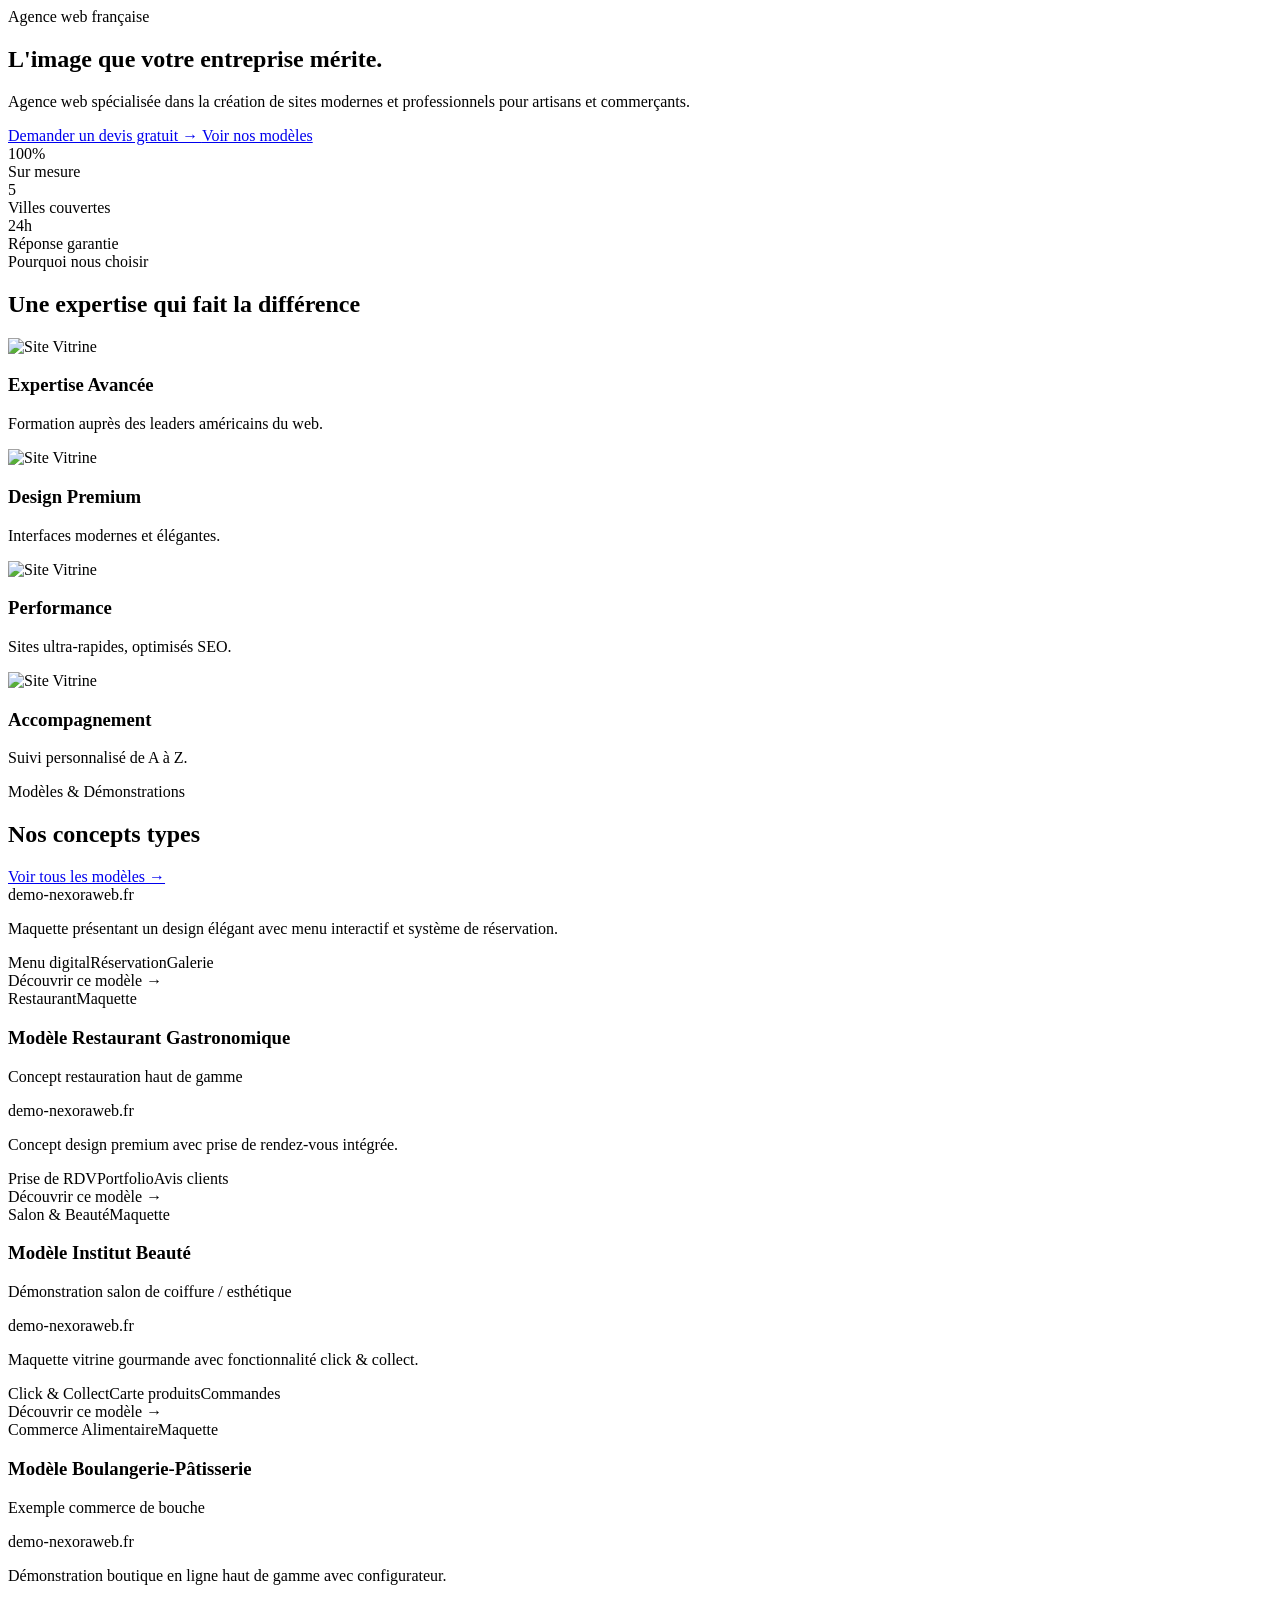
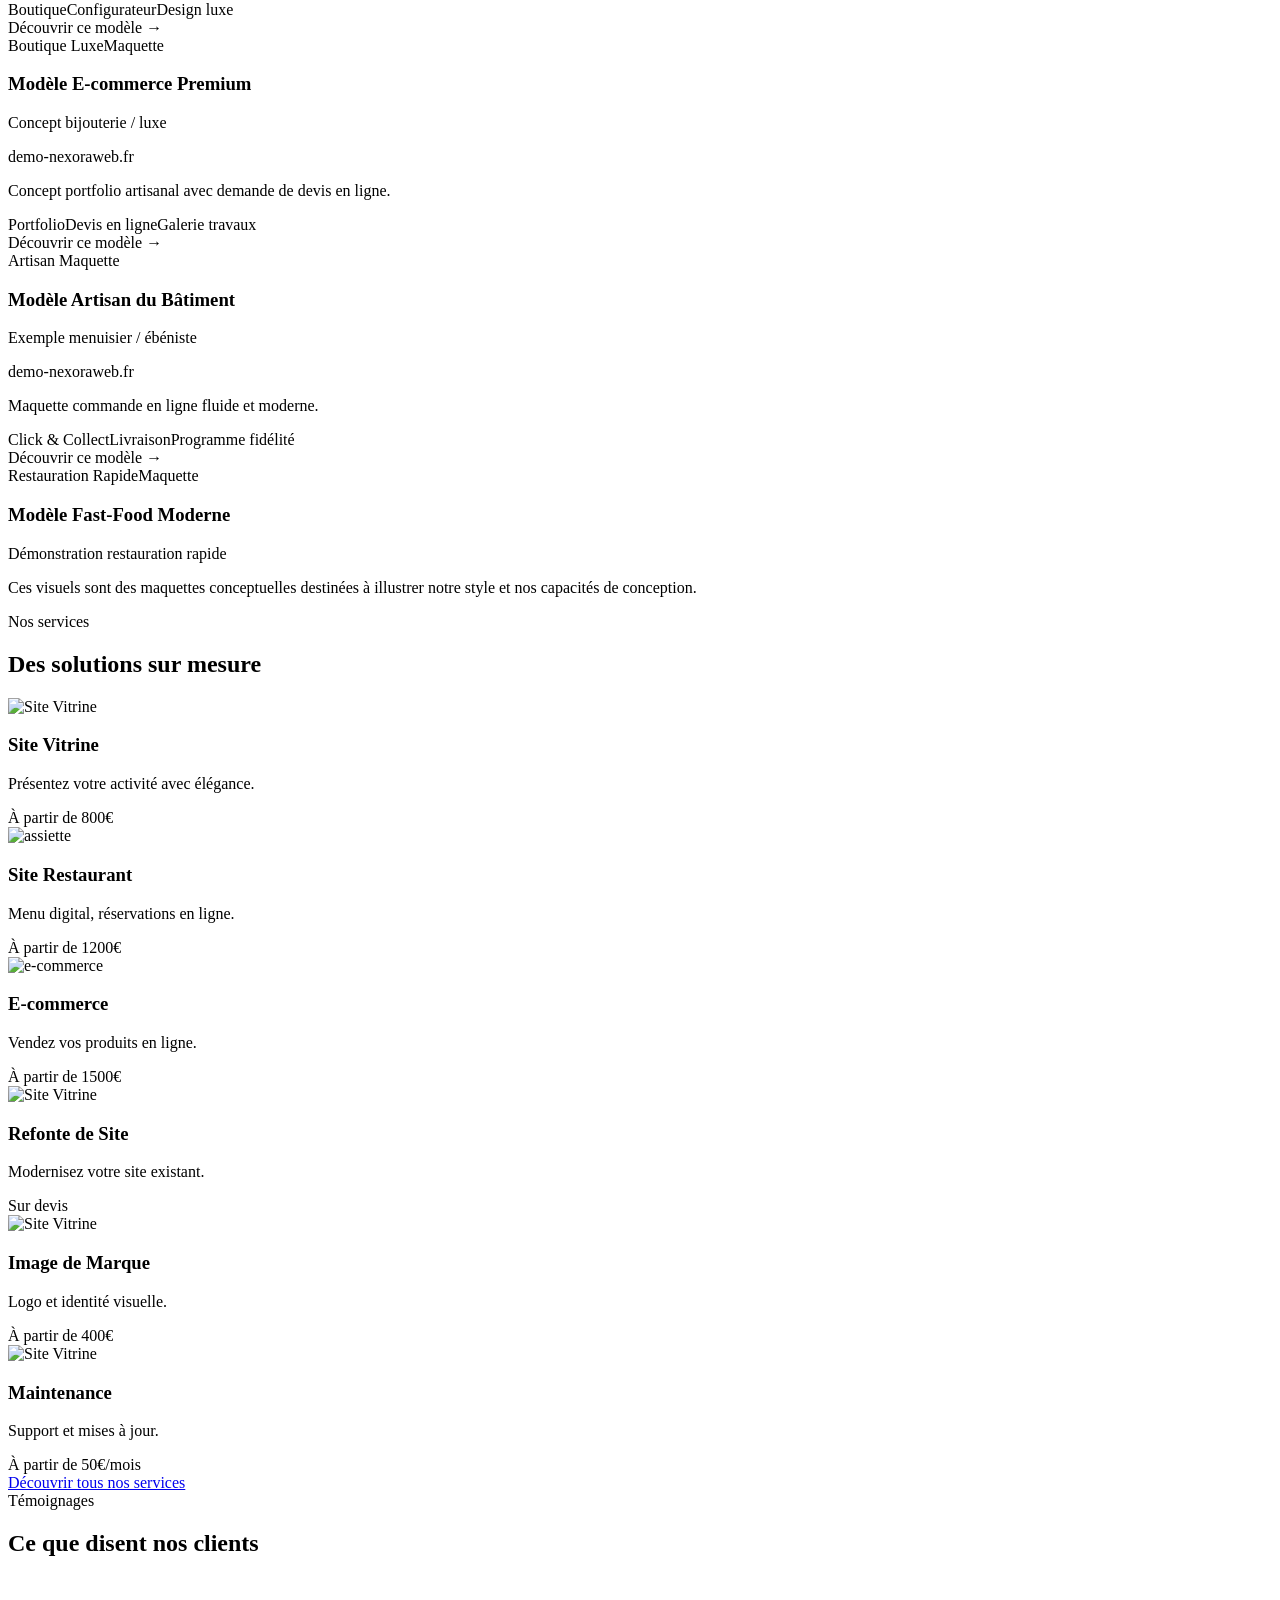
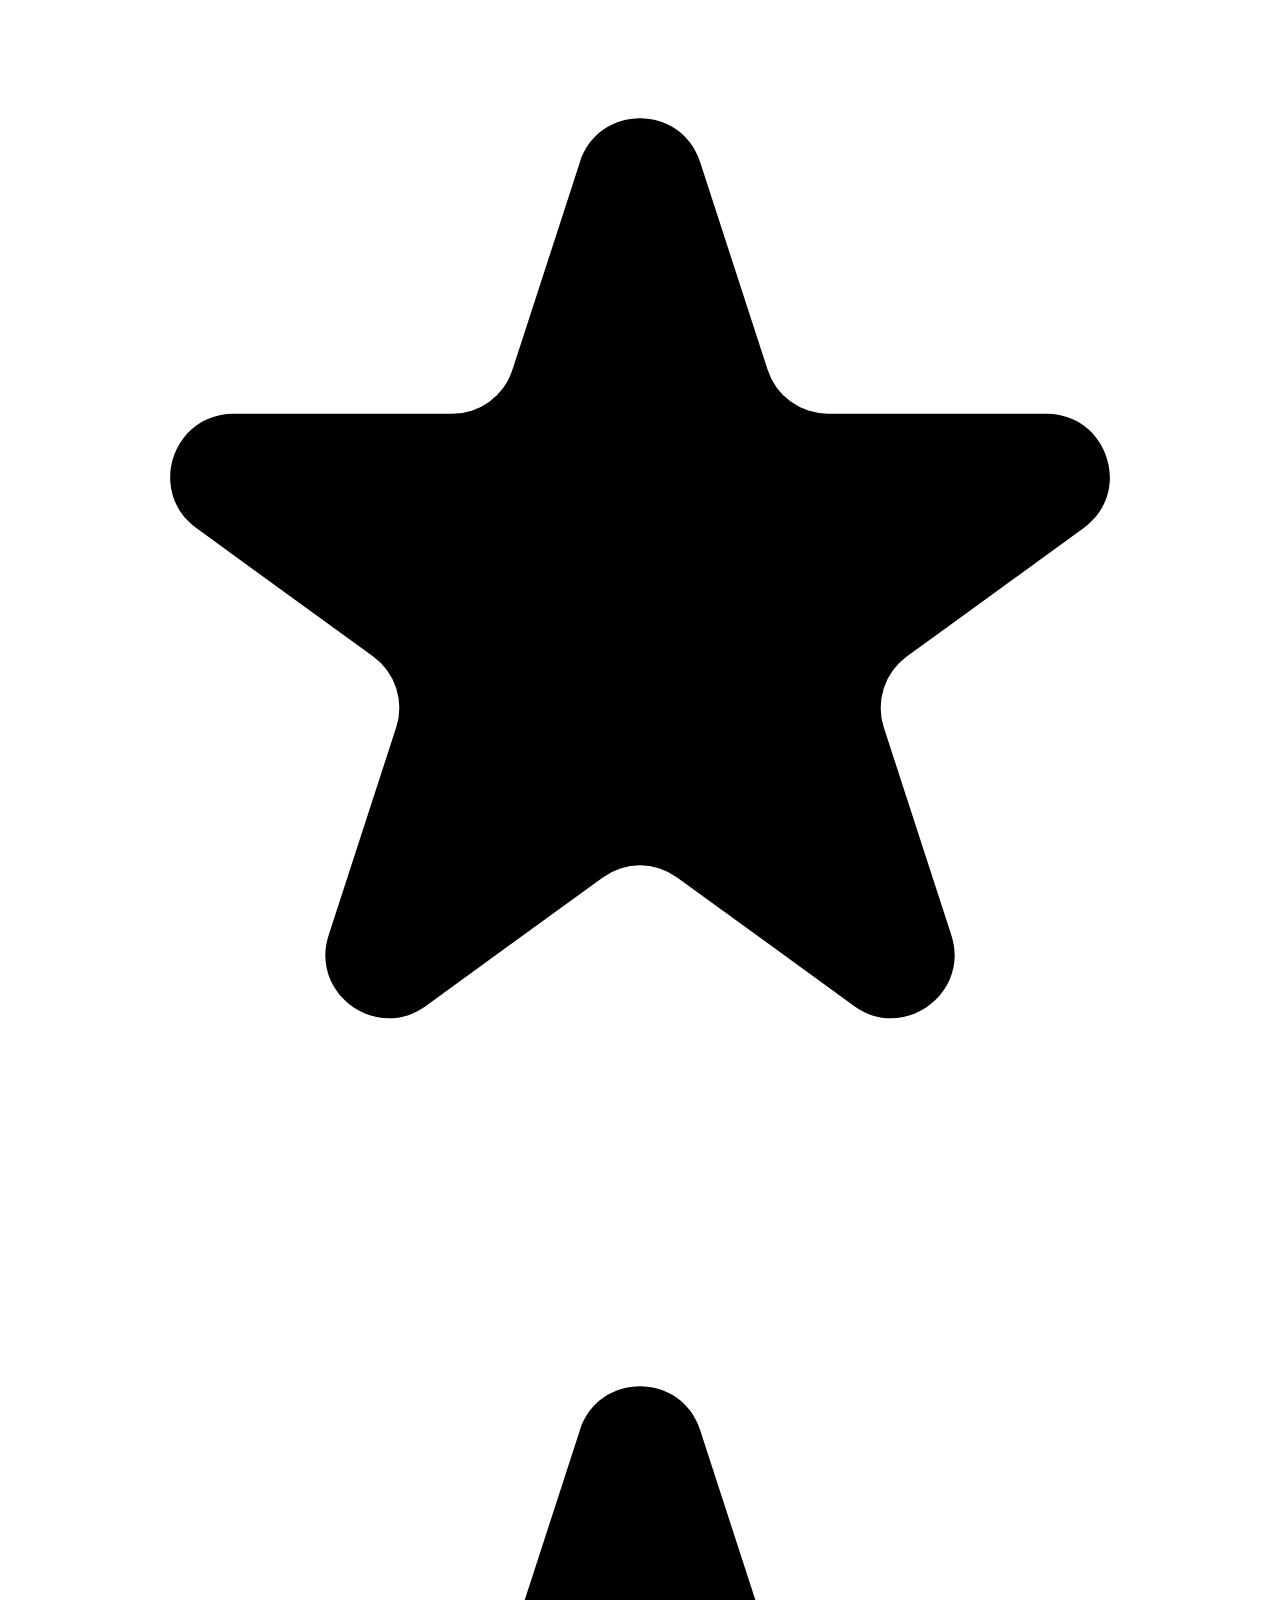
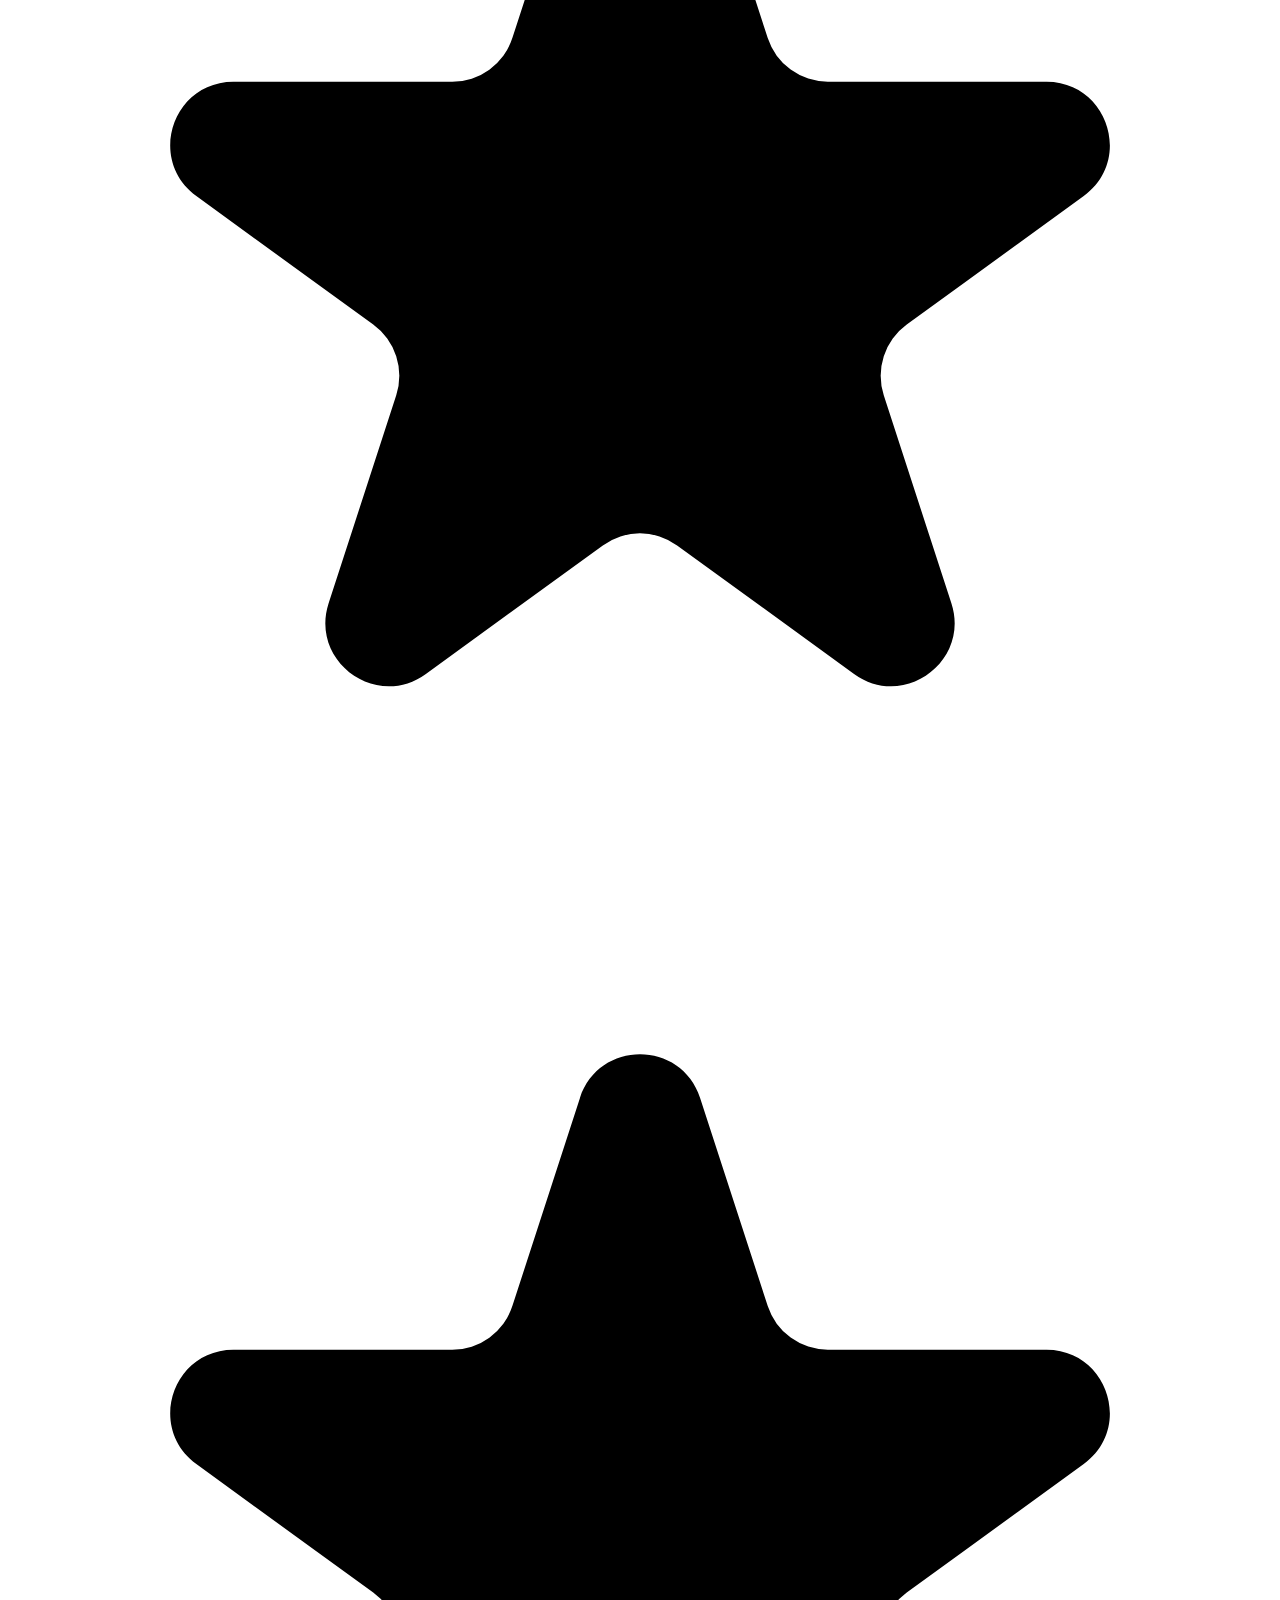
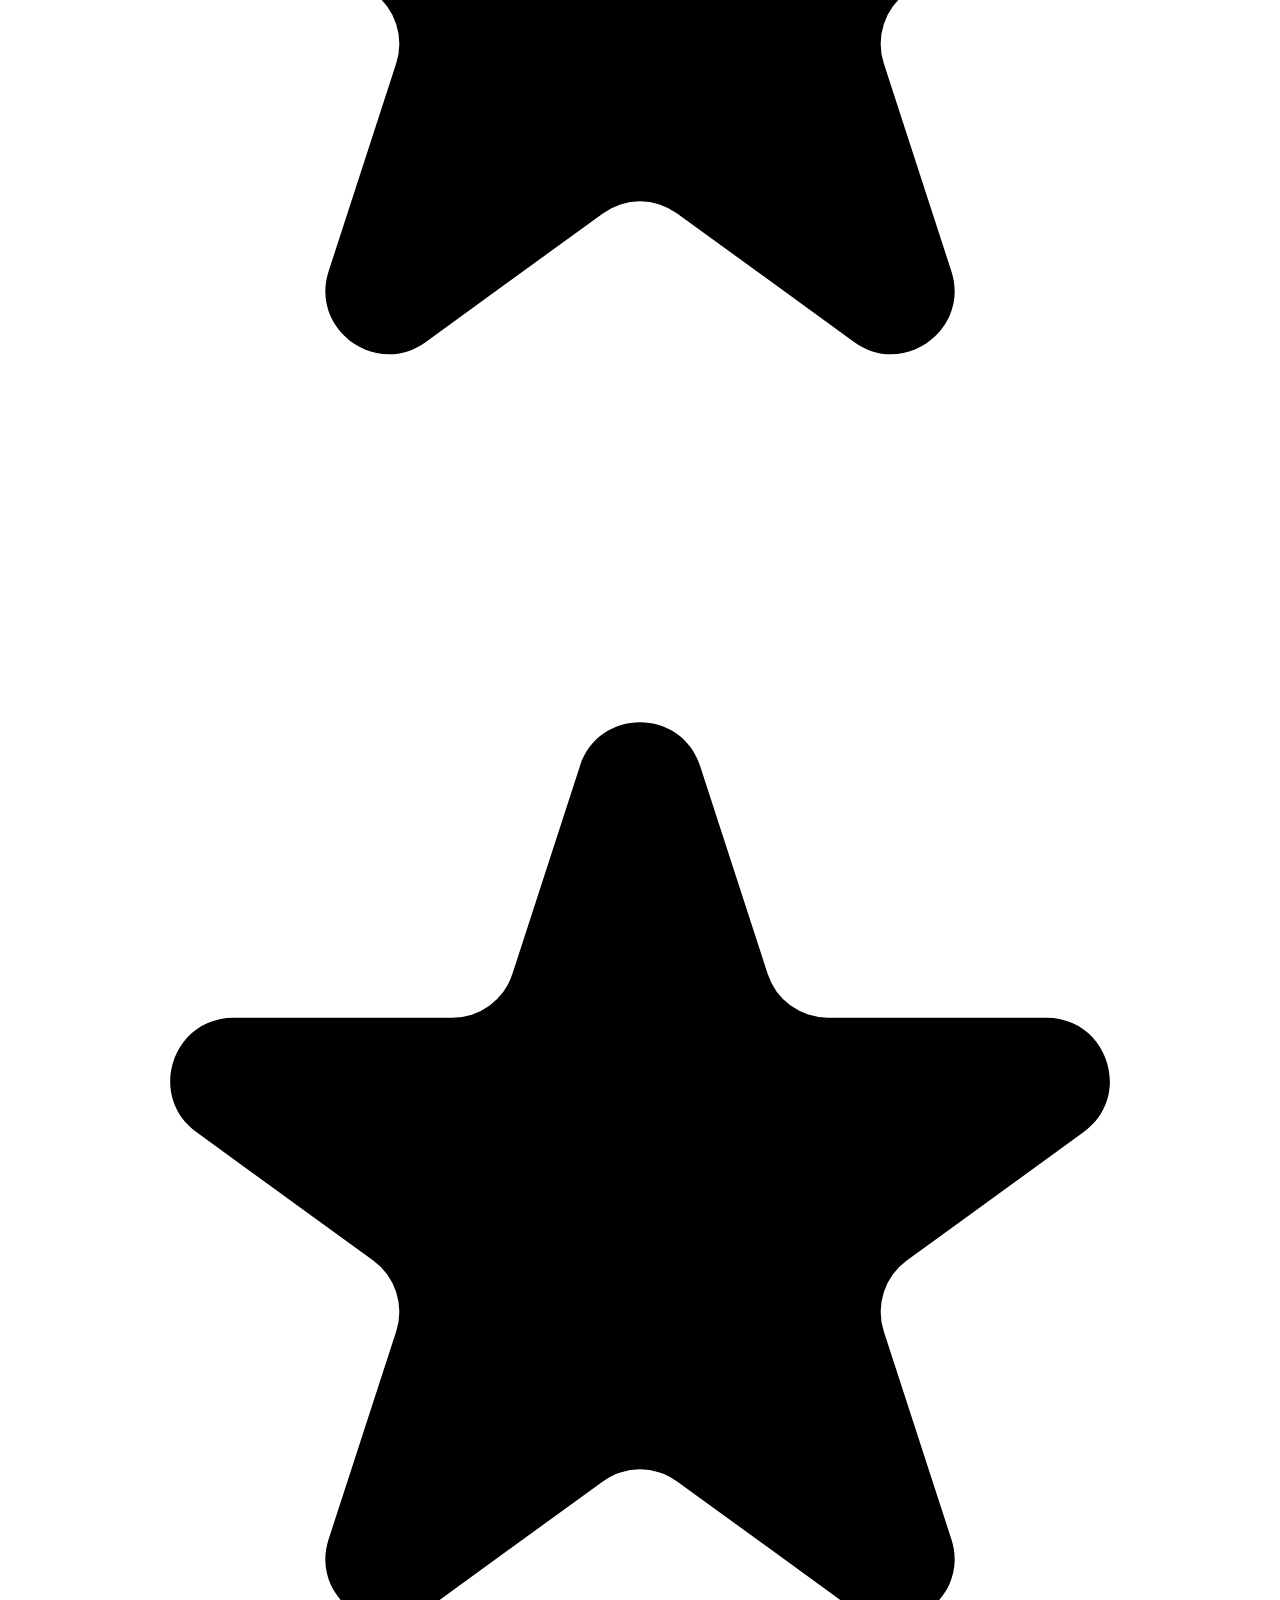
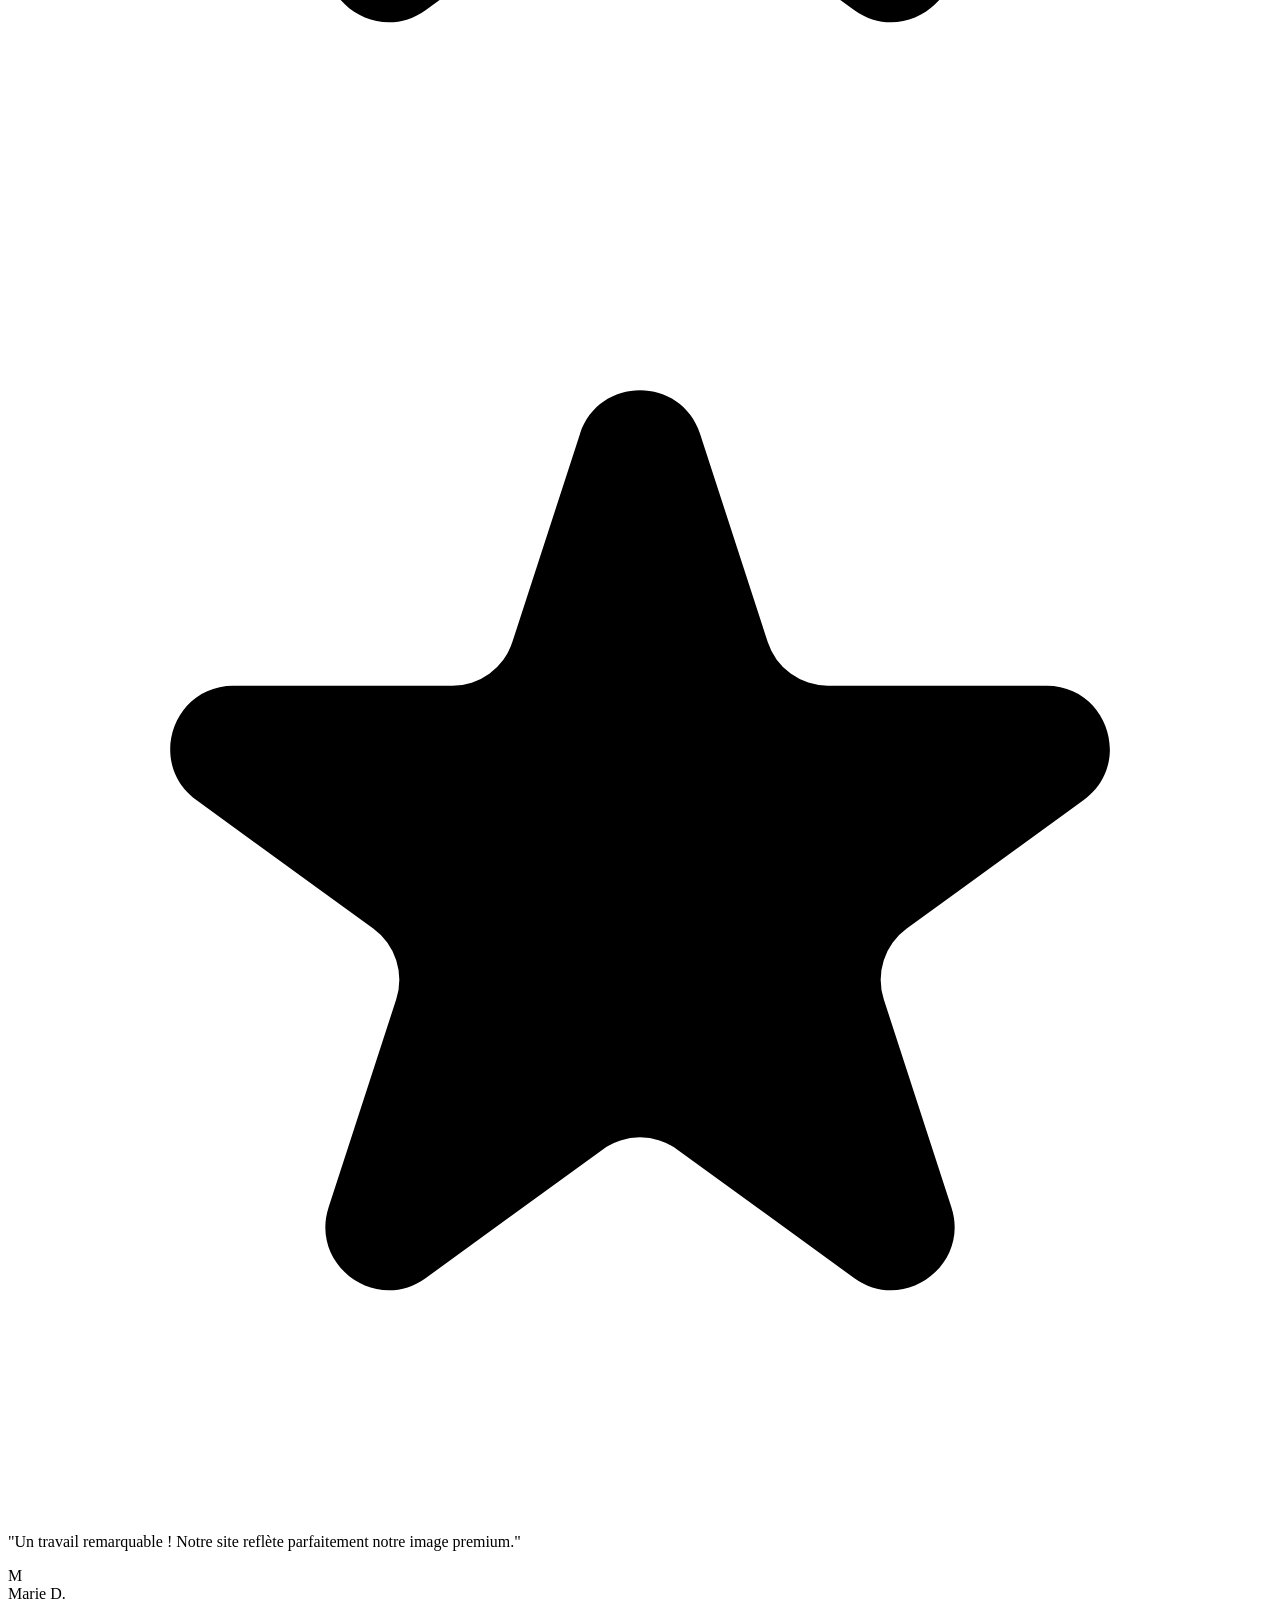
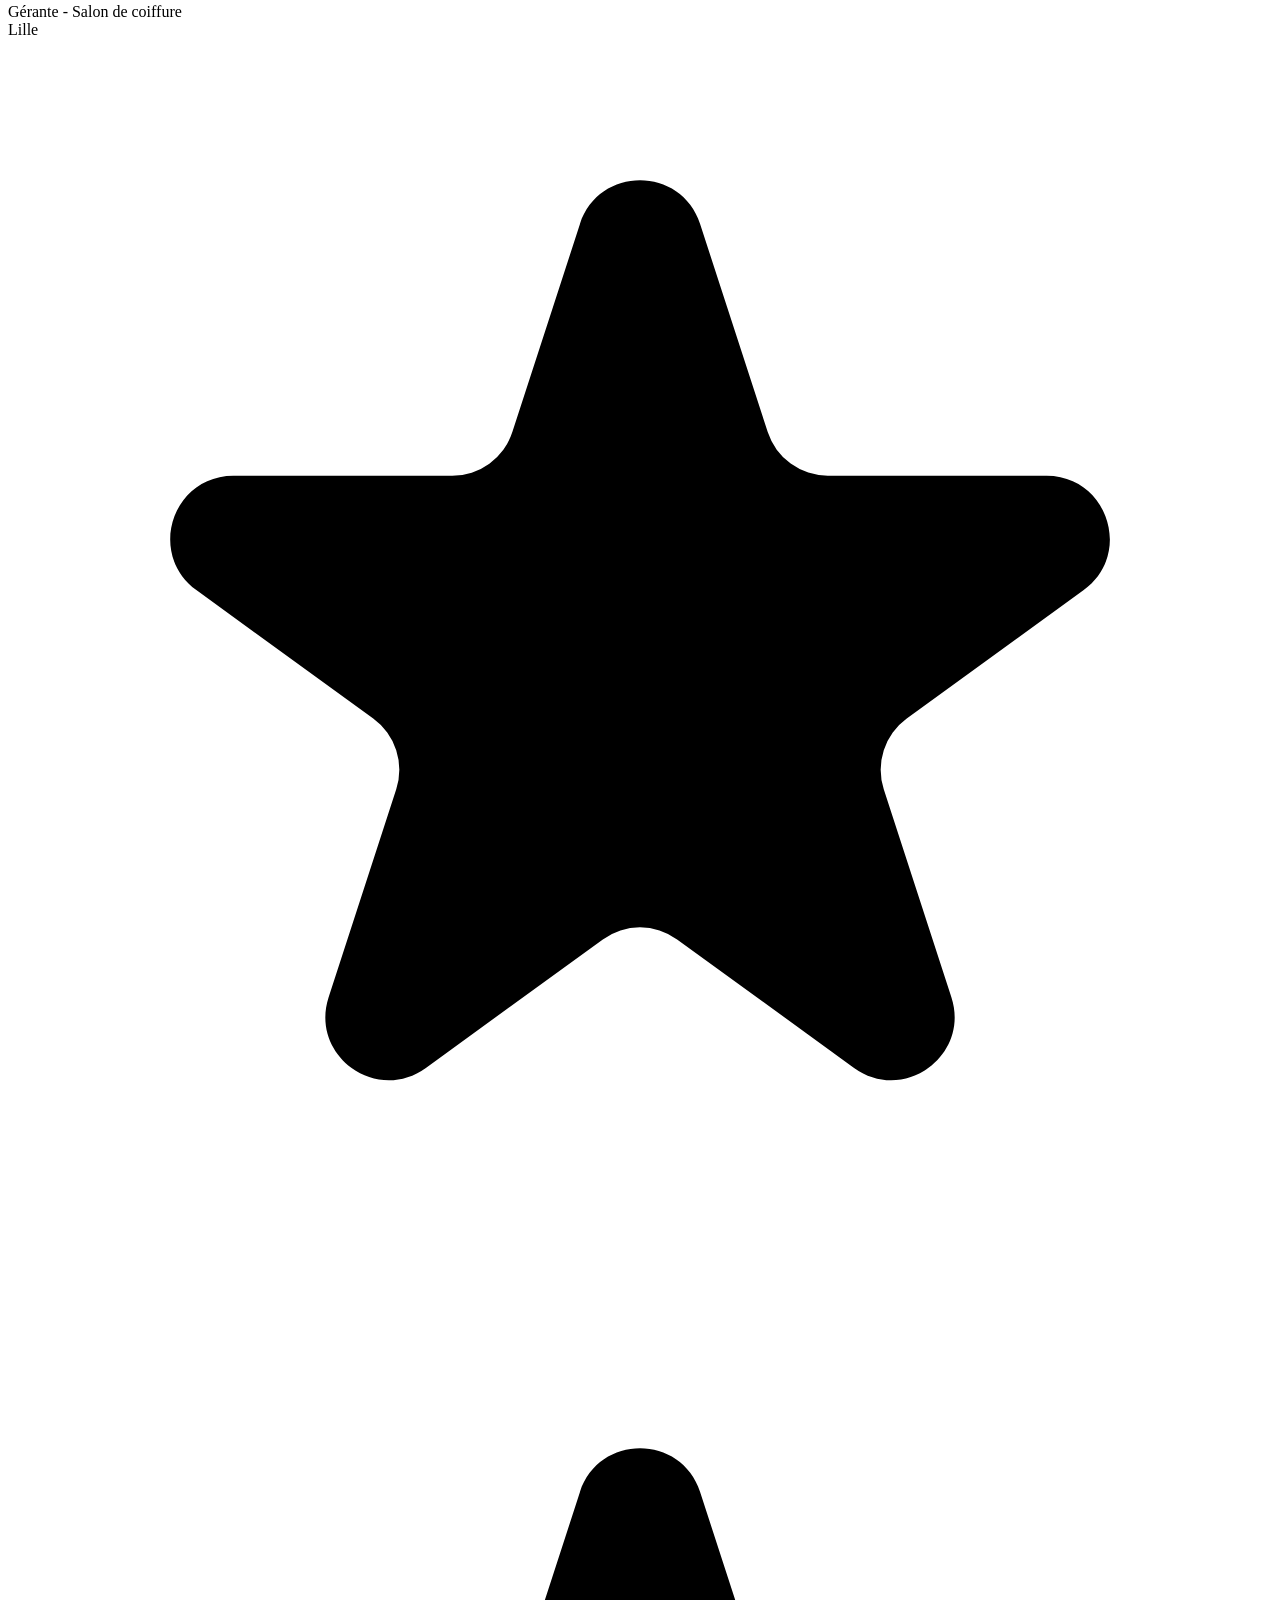
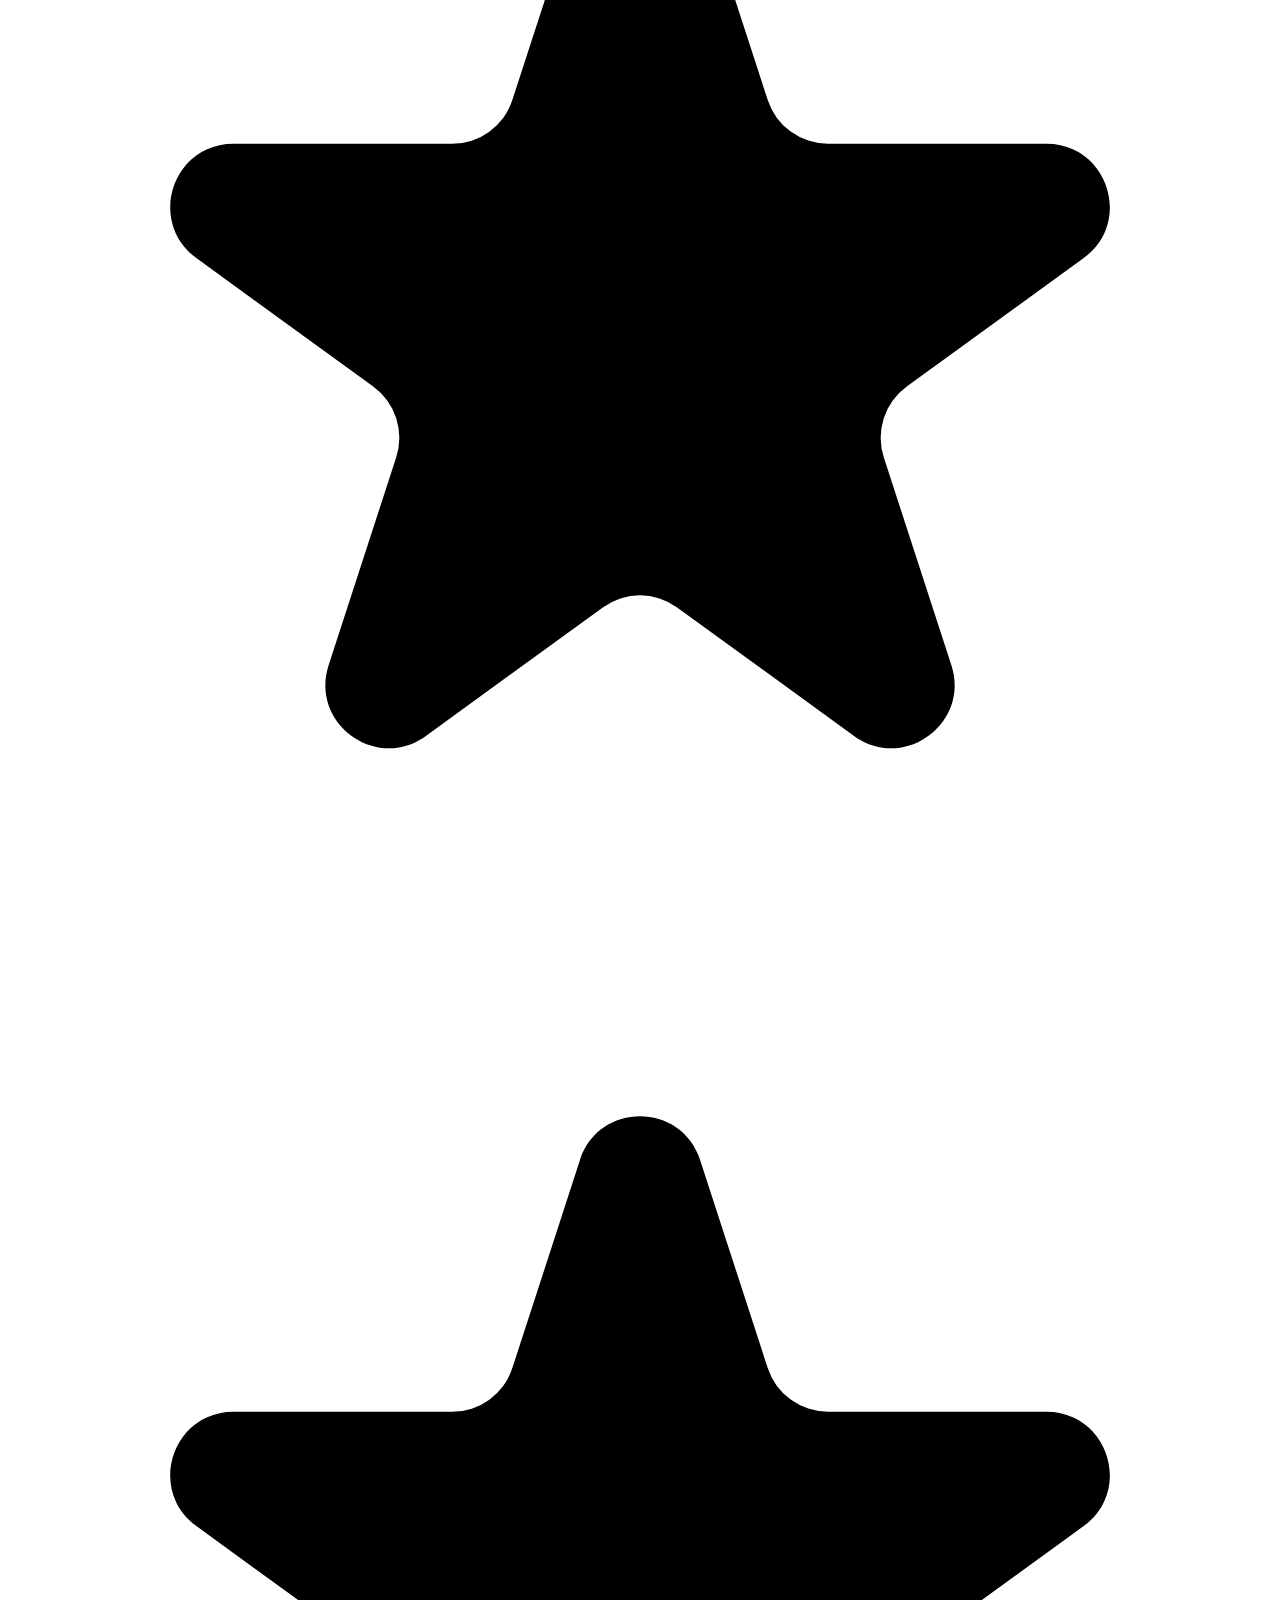
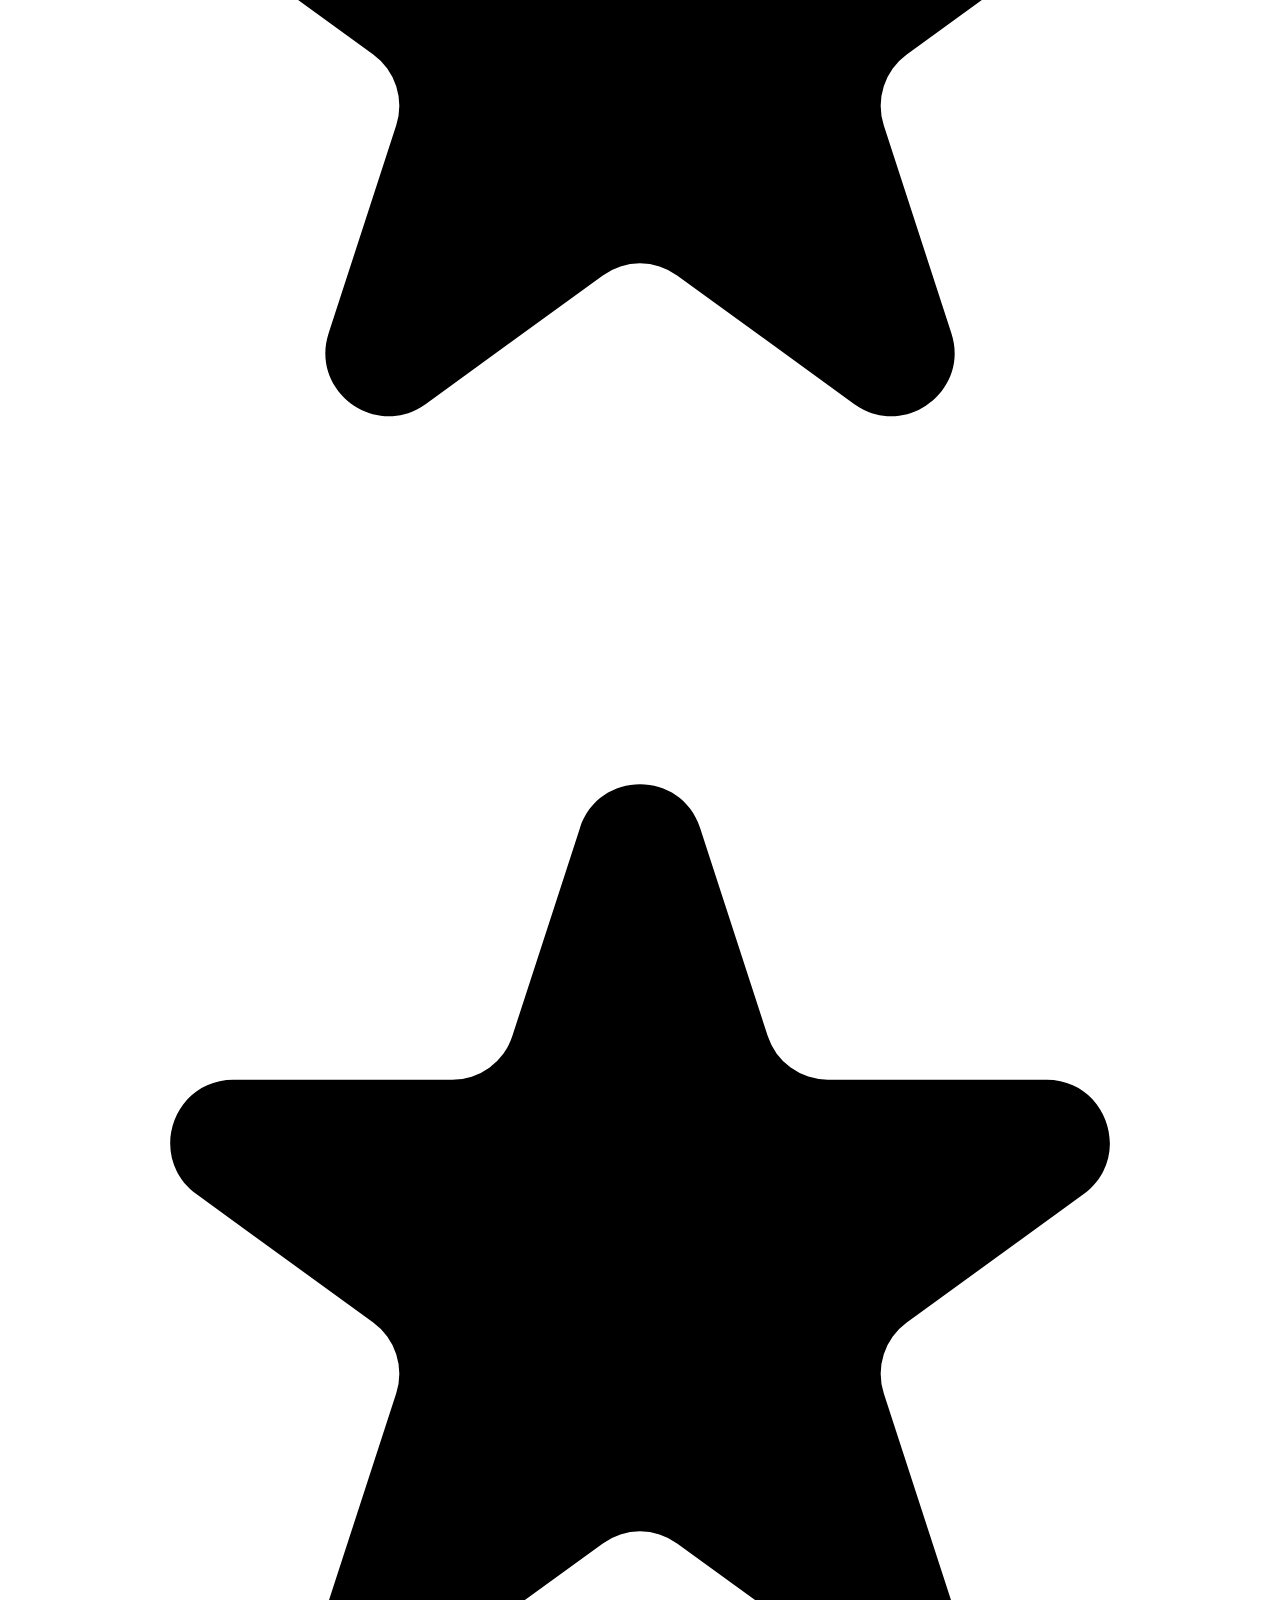
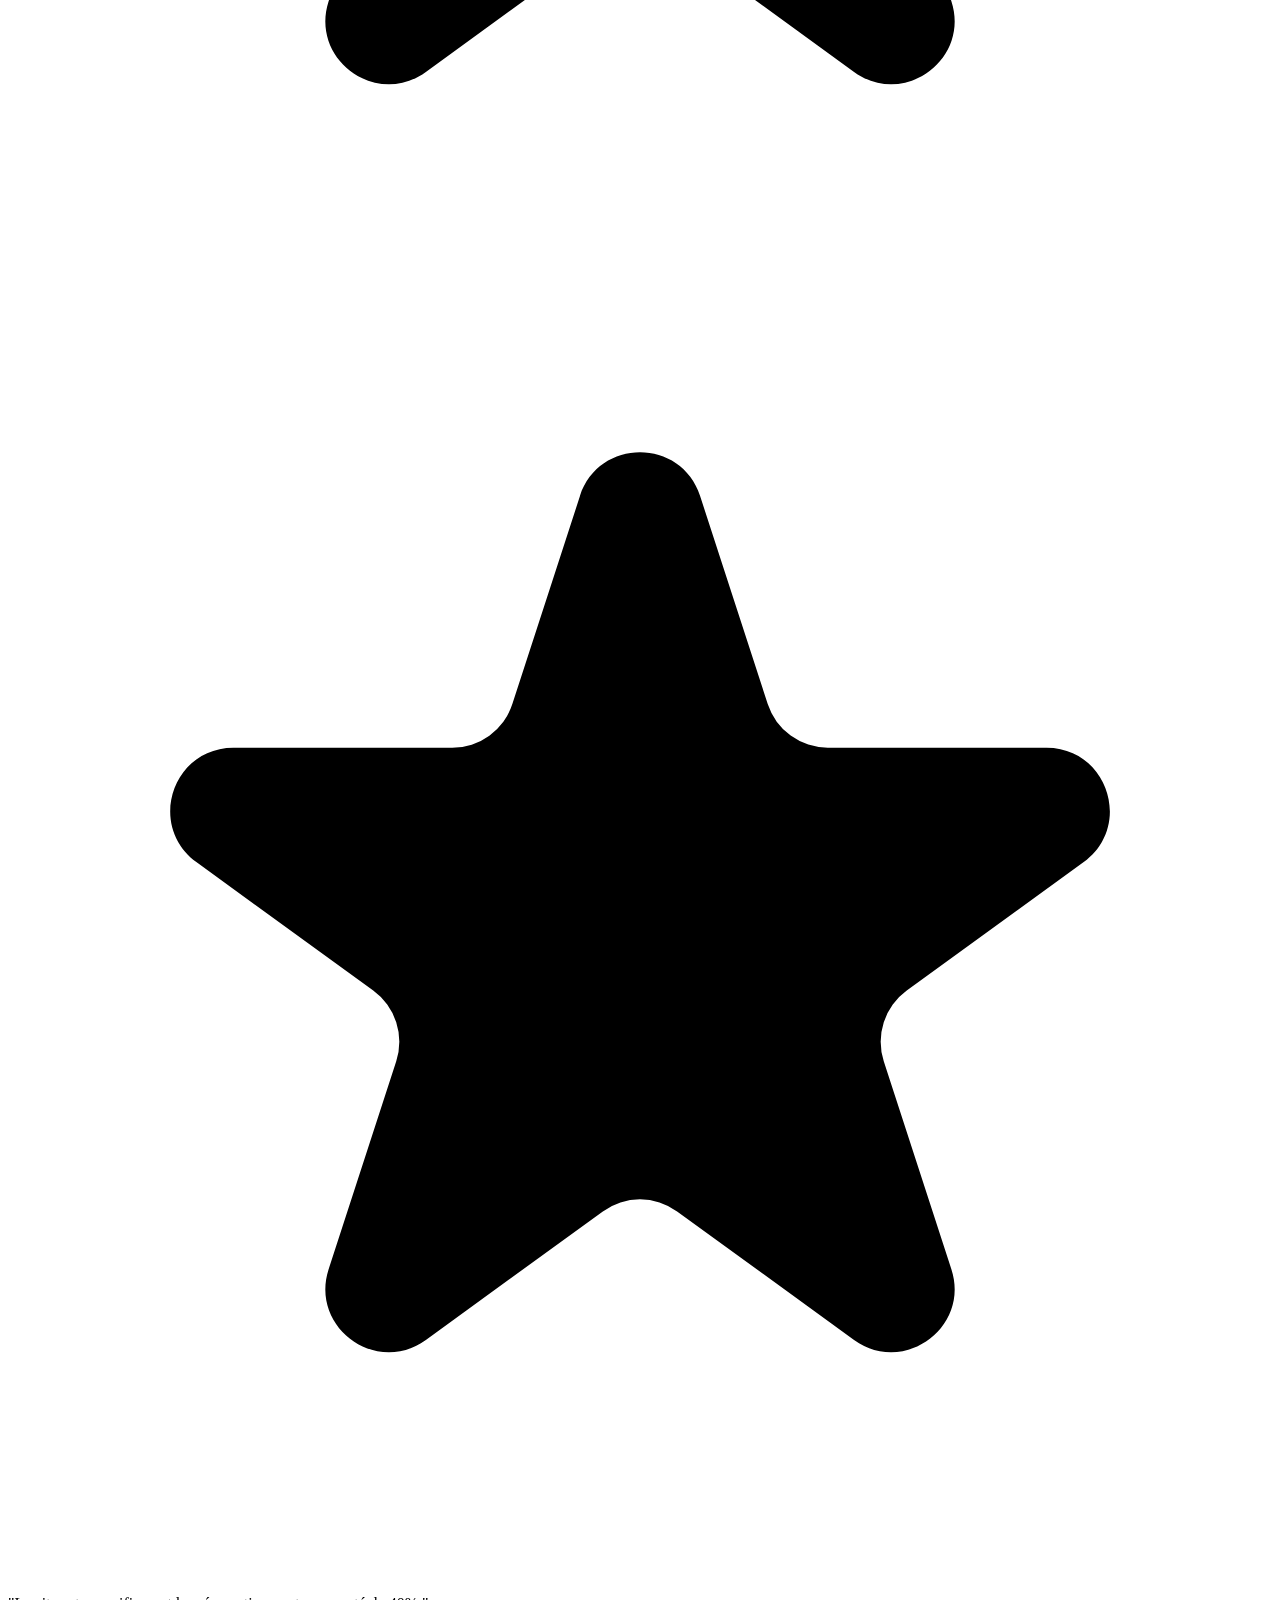
==== commit ef8f1f92: "change link nav" ====
--- a/index.html
+++ b/index.html
@@ -11,7 +11,7 @@
     <script src="./NexoraWeb - L&#39;image que votre entreprise mérite_files/saved_resource"></script>
     <link rel="preconnect" href="https://fonts.googleapis.com/" />
     <link rel="preconnect" href="https://fonts.gstatic.com/" crossorigin="" />
-    
+    <base href="/NexoraWeb/">
     <link href="./assets/css/base.css" rel="stylesheet"/>
 
     
--- a/assets/css/base.css
+++ b/assets/css/base.css
@@ -1677,6 +1677,11 @@
     color: rgb(96 165 250 / var(--tw-text-opacity, 1));
 }
 
+.text-yellow-400 {
+    --tw-text-opacity: 1;
+    color: rgb(255 211 33 / var(--tw-text-opacity, 1));
+}
+
 .text-blue-500 {
     --tw-text-opacity: 1;
     color: rgb(59 130 246 / var(--tw-text-opacity, 1));
